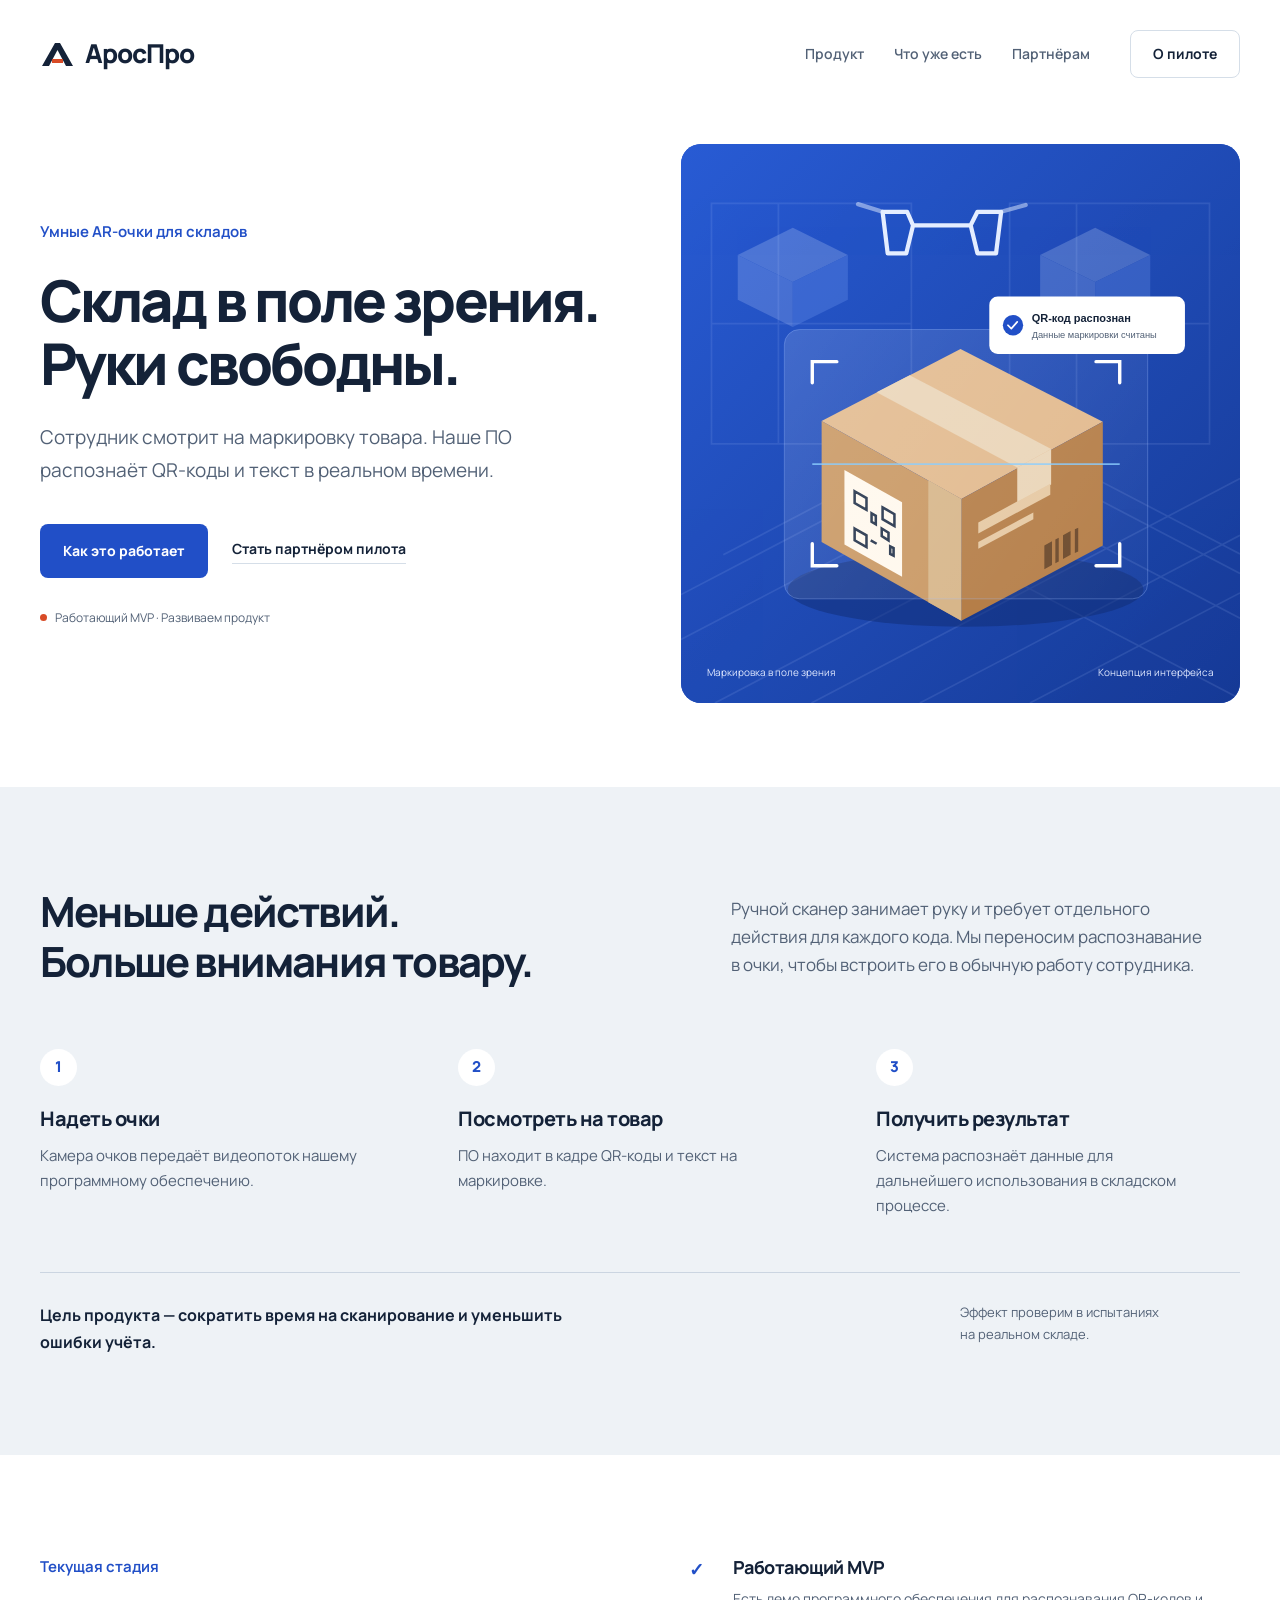
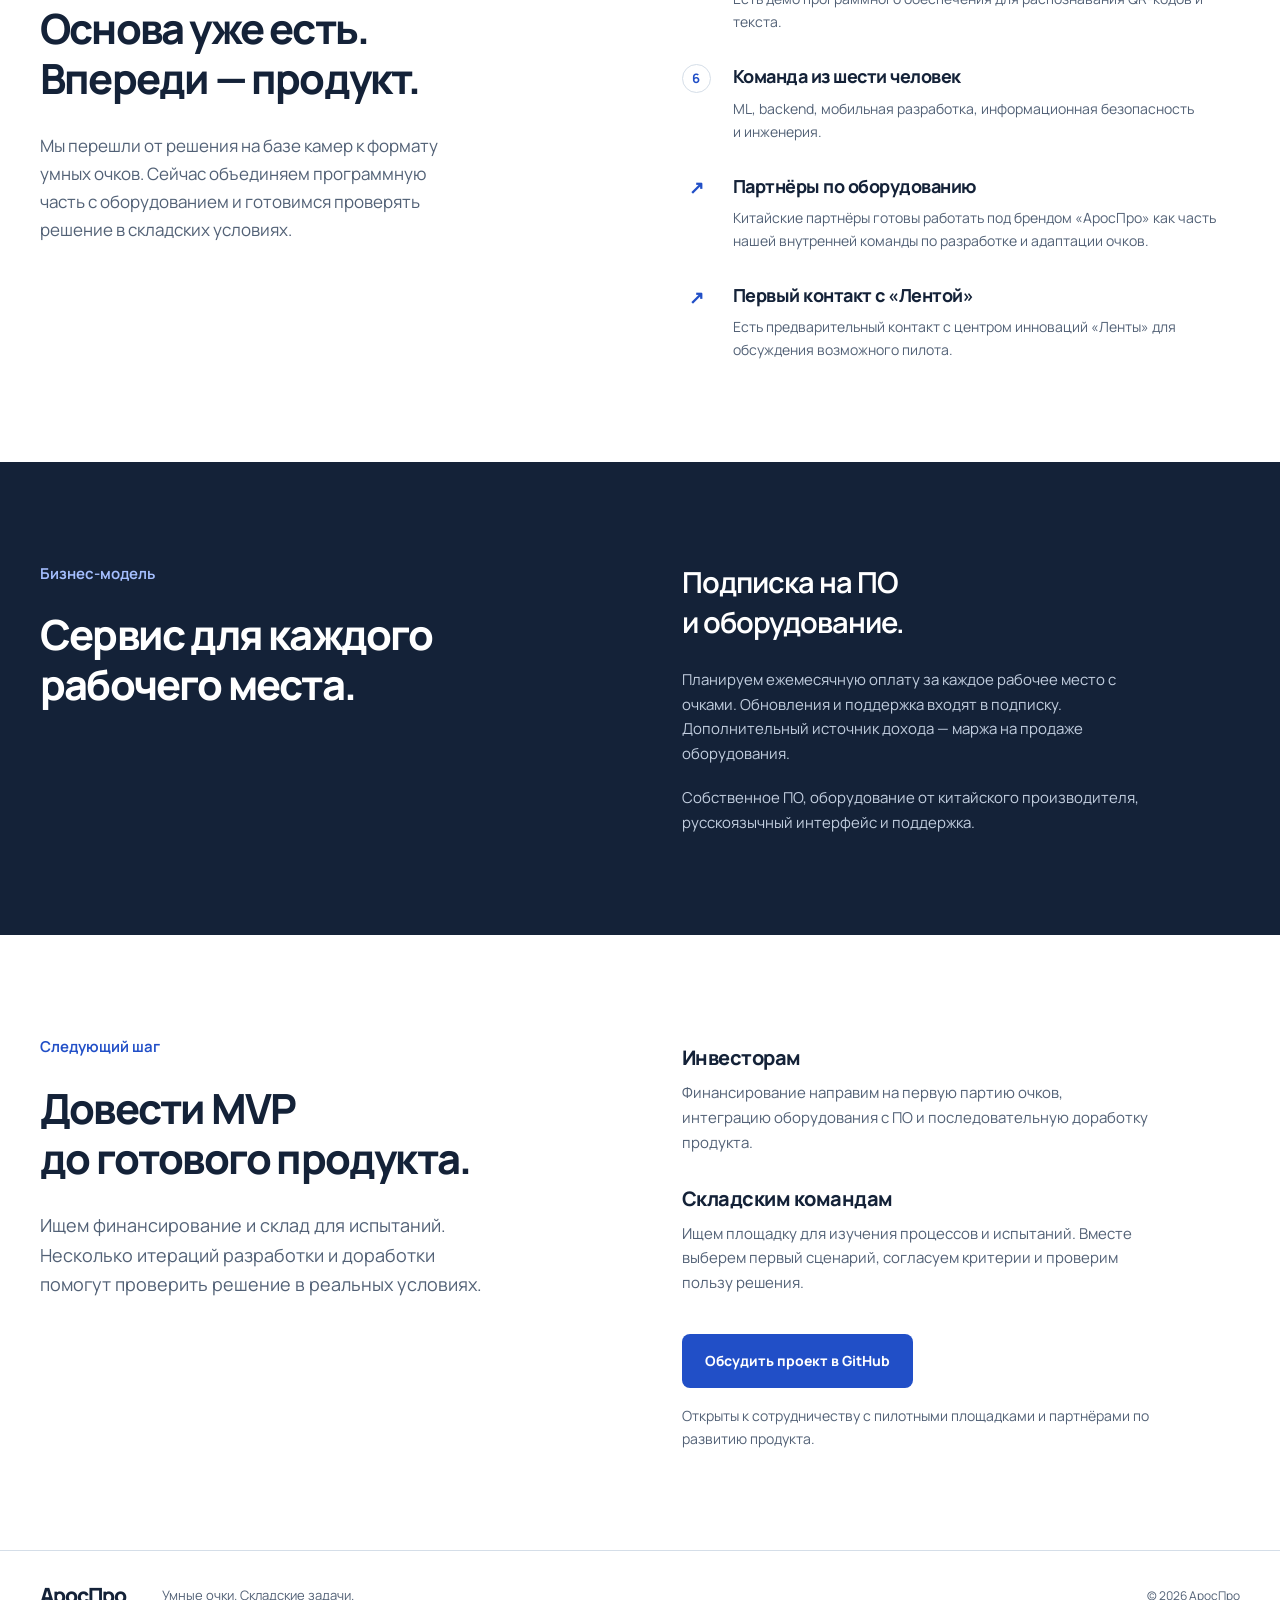
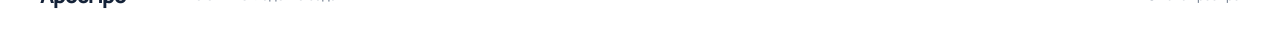
==== index.html @ ce7f3847 "Create ArosPro warehouse smart-glasses website" ====
<!doctype html>
<html lang="ru">
<head>
  <meta charset="utf-8">
  <meta name="viewport" content="width=device-width, initial-scale=1">
  <meta name="theme-color" content="#214fc7">
  <title>АросПро — умные AR-очки для складов</title>
  <meta name="description" content="АросПро — умные AR-очки и собственное ПО для распознавания QR-кодов и текста на складе. Работающий MVP, команда из 6 человек. Ищем партнёров для пилота и развития продукта.">
  <meta property="og:type" content="website">
  <meta property="og:locale" content="ru_RU">
  <meta property="og:title" content="АросПро — склад в поле зрения">
  <meta property="og:description" content="Умные AR-очки с нашим ПО. Распознавание QR-кодов и текста без ручного сканера. Развиваем MVP и готовимся к испытаниям на складе.">
  <meta property="og:url" content="https://xn--80a2aff.tech/">
  <link rel="canonical" href="https://xn--80a2aff.tech/">
  <link rel="icon" href="favicon.svg" type="image/svg+xml">
  <link rel="preload" href="assets/Manrope.ttf" as="font" type="font/ttf" crossorigin>
  <link rel="stylesheet" href="styles.css">
</head>
<body>
<a class="skip-link" href="#main">Перейти к содержимому</a>
<header class="header wrap">
  <a class="brand" href="#" aria-label="АросПро, главная"><svg width="35" height="29" viewBox="0 0 35 29" aria-hidden="true"><path d="M2 26 15 3h5l13 23h-7l-8.5-16L9 26Z" fill="currentColor"/><path d="M12 21h11" stroke="#d84b26" stroke-width="4"/></svg><span>АросПро</span></a>
  <nav aria-label="Главная навигация"><a href="#product">Продукт</a><a href="#progress">Что уже есть</a><a href="#pilot">Партнёрам</a></nav>
  <a class="header-cta" href="#pilot">О пилоте</a>
</header>
<main id="main">
  <section class="hero wrap" aria-labelledby="hero-title">
    <div class="hero-copy">
      <p class="intro">Умные AR-очки для складов</p>
      <h1 id="hero-title">Склад в&nbsp;поле зрения.<br>Руки свободны.</h1>
      <p class="lead">Сотрудник смотрит на маркировку товара. Наше ПО распознаёт QR-коды и&nbsp;текст в&nbsp;реальном времени.</p>
      <div class="hero-actions"><a class="button button-primary" href="#product">Как это работает</a><a class="text-link" href="#pilot">Стать партнёром пилота</a></div>
      <p class="stage"><span class="status-dot" aria-hidden="true"></span>Работающий MVP · Развиваем продукт</p>
    </div>
    <figure class="hero-visual">
      <img src="assets/warehouse.svg" width="660" height="660" alt="Иллюстрация складской коробки с QR-кодом в рамке распознавания умных очков">
      <figcaption><span>Маркировка в поле зрения</span><span>Концепция интерфейса</span></figcaption>
    </figure>
  </section>
  <section id="product" class="product-section section" aria-labelledby="product-title">
    <div class="wrap">
      <div class="section-head"><h2 id="product-title">Меньше действий.<br>Больше внимания товару.</h2><p>Ручной сканер занимает руку и требует отдельного действия для каждого кода. Мы переносим распознавание в&nbsp;очки, чтобы встроить его в&nbsp;обычную работу сотрудника.</p></div>
      <ol class="process">
        <li><span class="step-number">1</span><h3>Надеть очки</h3><p>Камера очков передаёт видеопоток нашему программному обеспечению.</p></li>
        <li><span class="step-number">2</span><h3>Посмотреть на товар</h3><p>ПО находит в кадре QR-коды и&nbsp;текст на маркировке.</p></li>
        <li><span class="step-number">3</span><h3>Получить результат</h3><p>Система распознаёт данные для дальнейшего использования в&nbsp;складском процессе.</p></li>
      </ol>
      <div class="outcome"><p>Цель продукта — сократить время на сканирование и&nbsp;уменьшить ошибки учёта.</p><p>Эффект проверим в&nbsp;испытаниях на&nbsp;реальном складе.</p></div>
    </div>
  </section>
  <section id="progress" class="progress-section wrap section" aria-labelledby="progress-title">
    <div class="progress-intro"><p class="intro">Текущая стадия</p><h2 id="progress-title">Основа уже есть.<br>Впереди — продукт.</h2><p>Мы перешли от решения на базе камер к&nbsp;формату умных очков. Сейчас объединяем программную часть с оборудованием и&nbsp;готовимся проверять решение в&nbsp;складских условиях.</p></div>
    <div class="milestones">
      <article><span class="milestone-mark" aria-hidden="true">✓</span><div><h3>Работающий MVP</h3><p>Есть демо программного обеспечения для распознавания QR-кодов и текста.</p></div></article>
      <article><span class="milestone-mark team-count" aria-hidden="true">6</span><div><h3>Команда из шести человек</h3><p>ML, backend, мобильная разработка, информационная безопасность и&nbsp;инженерия.</p></div></article>
      <article><span class="milestone-mark" aria-hidden="true">↗</span><div><h3>Партнёры по оборудованию</h3><p>Китайские партнёры готовы работать под брендом «АросПро» как часть нашей внутренней команды по разработке и адаптации очков.</p></div></article>
      <article><span class="milestone-mark" aria-hidden="true">↗</span><div><h3>Первый контакт с «Лентой»</h3><p>Есть предварительный контакт с центром инноваций «Ленты» для обсуждения возможного пилота.</p></div></article>
    </div>
  </section>
  <section class="model-section section" aria-labelledby="model-title"><div class="wrap model-layout">
    <div><p class="intro">Бизнес-модель</p><h2 id="model-title">Сервис для каждого<br>рабочего места.</h2></div>
    <div class="model-copy"><p class="model-main">Подписка на ПО<br>и оборудование.</p><p>Планируем ежемесячную оплату за каждое рабочее место с очками. Обновления и&nbsp;поддержка входят в подписку. Дополнительный источник дохода — маржа на продаже оборудования.</p><p>Собственное ПО, оборудование от китайского производителя, русскоязычный интерфейс и&nbsp;поддержка.</p></div>
  </div></section>
  <section id="pilot" class="pilot-section section wrap" aria-labelledby="pilot-title">
    <div class="pilot-heading"><p class="intro">Следующий шаг</p><h2 id="pilot-title">Довести MVP<br>до готового продукта.</h2><p class="pilot-lead">Ищем финансирование и&nbsp;склад для испытаний. Несколько итераций разработки и&nbsp;доработки помогут проверить решение в&nbsp;реальных условиях.</p></div>
    <div class="pilot-details"><article><h3>Инвесторам</h3><p>Финансирование направим на первую партию очков, интеграцию оборудования с&nbsp;ПО и последовательную доработку продукта.</p></article><article><h3>Складским командам</h3><p>Ищем площадку для изучения процессов и&nbsp;испытаний. Вместе выберем первый сценарий, согласуем критерии и&nbsp;проверим пользу решения.</p></article><div class="contact-slot"><a class="button button-primary" href="https://github.com/yafufig/arospro-site/issues/new" target="_blank" rel="noopener noreferrer">Обсудить проект в GitHub</a><p class="contact-note" style="margin-top:16px">Открыты к сотрудничеству с&nbsp;пилотными площадками и&nbsp;партнёрами по развитию продукта.</p></div></div>
  </section>
</main>
<footer class="footer"><div class="wrap footer-inner"><a class="brand" href="#"><span>АросПро</span></a><p>Умные очки. Складские задачи.</p><span>© 2026 АросПро</span></div></footer>
</body>
</html>
---- styles.css ----
@font-face{font-family:Manrope;src:url('assets/Manrope.ttf') format('truetype');font-weight:200 800;font-display:swap}
:root{--white:#fff;--steel:#eef2f6;--ink:#142238;--muted:#526176;--blue:#214fc7;--orange:#d84b26;--line:#d5dee8;--radius:8px}
*{box-sizing:border-box}html{scroll-behavior:smooth;scroll-padding-top:32px}body{margin:0;background:var(--white);color:var(--ink);font-family:Manrope,Arial,sans-serif;font-size:16px;line-height:1.65}a{color:inherit}a:focus-visible{outline:3px solid var(--orange);outline-offset:6px}img{max-width:100%;display:block}p,h1,h2,h3,figure{margin:0}a{text-decoration:none}.wrap{width:min(1240px,calc(100% - 80px));margin-inline:auto}.skip-link{position:fixed;left:20px;top:-90px;background:var(--ink);color:white;padding:14px;z-index:10}.skip-link:focus{top:20px}.header{height:108px;display:flex;align-items:center;gap:40px}.brand{display:inline-flex;align-items:center;gap:10px;font-size:26px;line-height:1.2;font-weight:800;letter-spacing:-1px}.header nav{margin-left:auto;display:flex;gap:30px;color:var(--muted);font-size:14px;font-weight:600}.header nav a:hover{color:var(--blue)}.header-cta{font-size:14px;border:1px solid var(--line);padding:11px 22px;border-radius:var(--radius);font-weight:700}.header-cta:hover{border-color:var(--blue);color:var(--blue)}.hero{display:grid;grid-template-columns:1.06fr 1fr;gap:48px;align-items:center;padding:36px 0 84px}.intro{font-weight:650;color:var(--blue);font-size:15px;margin-bottom:24px}h1{font-size:clamp(40px,4.5vw,65px);font-weight:800;letter-spacing:-2.9px;line-height:1.1;margin-bottom:26px}.lead{max-width:480px;font-size:19px;color:var(--muted);line-height:1.75}.hero-actions{display:flex;align-items:center;gap:24px;margin-top:36px;flex-wrap:wrap}.button{display:inline-flex;align-items:center;justify-content:center;min-height:54px;padding:15px 23px;border-radius:var(--radius);font-size:14px;font-weight:750}.button-primary{background:var(--blue);color:white}.button-primary:hover{background:#173eaa}.text-link{font-size:14px;font-weight:700;border-bottom:1px solid var(--line);padding-bottom:3px}.text-link:hover{border-color:var(--blue);color:var(--blue)}.stage{margin-top:30px;font-size:12px;color:var(--muted);display:flex;align-items:center;gap:8px}.status-dot{width:7px;height:7px;border-radius:50%;background:var(--orange)}.hero-visual{position:relative;overflow:hidden;border-radius:20px;background:var(--blue)}.hero-visual img{width:100%;height:auto}.hero-visual figcaption{position:absolute;left:26px;right:26px;bottom:23px;display:flex;justify-content:space-between;gap:15px;color:#e1e9ff;font-size:10px}.section{padding-block:100px}h2{font-size:clamp(32px,3.25vw,46px);line-height:1.2;letter-spacing:-1.8px;font-weight:750}h3{font-size:20px;line-height:1.4;letter-spacing:-.5px;font-weight:750}.product-section{background:var(--steel)}.section-head{display:grid;grid-template-columns:1.2fr 1fr;gap:80px;align-items:start}.section-head>p{max-width:490px;color:var(--muted);font-size:17px;padding-top:8px}.process{list-style:none;padding:0;display:grid;grid-template-columns:repeat(3,1fr);gap:54px;margin:62px 0 54px}.step-number{font-size:15px;display:inline-flex;align-items:center;justify-content:center;width:37px;height:37px;background:var(--white);color:var(--blue);border-radius:50%;font-weight:800;margin-bottom:19px}.process h3{margin-bottom:11px}.process p{color:var(--muted);font-size:15px;max-width:330px}.outcome{border-top:1px solid #cbd5e1;padding-top:29px;display:flex;justify-content:space-between;gap:50px}.outcome p:first-child{font-weight:700;max-width:580px}.outcome p:last-child{font-size:13px;color:var(--muted);max-width:280px}.progress-section{display:grid;grid-template-columns:1fr 1.05fr;gap:110px}.progress-intro>p:last-child{color:var(--muted);font-size:17px;margin-top:28px;max-width:430px}.milestones{display:flex;flex-direction:column;gap:31px}.milestones article{display:flex;gap:22px;align-items:start}.milestones h3{font-size:18px;margin-bottom:7px}.milestones p{font-size:14px;color:var(--muted)}.milestone-mark{flex:none;width:29px;height:29px;display:flex;align-items:center;justify-content:center;font-size:18px;color:var(--blue);font-weight:700}.team-count{border:1px solid var(--line);border-radius:50%;font-size:13px}.model-section{background:var(--ink);color:white}.model-layout{display:grid;grid-template-columns:1fr 1.05fr;gap:110px}.model-section .intro{color:#a5bfff}.model-main{font-size:29px;letter-spacing:-1px;line-height:1.4;font-weight:650;margin-bottom:25px}.model-copy>p:not(:first-child){color:#c2cedf;font-size:15px;max-width:470px;margin-top:19px}.pilot-section{display:grid;grid-template-columns:1fr 1.05fr;gap:110px}.pilot-lead{font-size:18px;color:var(--muted);margin-top:27px;max-width:460px}.pilot-details{padding-top:9px}.pilot-details article{margin-bottom:29px}.pilot-details article h3{margin-bottom:9px}.pilot-details article p{font-size:15px;color:var(--muted);max-width:470px}.contact-slot{margin-top:38px}.contact-note{font-size:14px;color:var(--muted);max-width:470px}.contact-link{display:inline-block;font-size:23px;font-weight:750;color:var(--blue);margin-bottom:8px}.contact-link:hover{text-decoration:underline}.footer{border-top:1px solid var(--line)}.footer-inner{display:flex;align-items:center;gap:36px;padding-block:32px}.footer .brand{font-size:21px}.footer p{font-size:13px;color:var(--muted)}.footer-inner>span:last-child{margin-left:auto;font-size:12px;color:var(--muted)}
@media(min-width:1600px){.hero{padding-top:65px}.hero h1{font-size:69px}}
@media(max-width:1050px){.wrap{width:calc(100% - 48px)}.hero{gap:28px}.hero-actions{gap:15px}h1{letter-spacing:-2px}.header nav{gap:18px}.progress-section,.model-layout,.pilot-section{gap:55px}.section-head{gap:45px}.process{gap:30px}.hero-visual figcaption{font-size:9px;left:18px;right:18px}}
@media(max-width:760px){.wrap{width:calc(100% - 40px)}.header{height:84px;gap:12px}.header nav{display:none}.header-cta{margin-left:auto;padding:9px 16px}.brand{font-size:23px}.hero{grid-template-columns:1fr;gap:36px;padding:28px 0 60px}.hero-copy{max-width:580px}.intro{font-size:14px;margin-bottom:19px}h1{font-size:clamp(38px,7.7vw,54px);letter-spacing:-1.8px;margin-bottom:22px}.lead{font-size:17px;max-width:520px}.hero-actions{gap:20px;margin-top:28px}.stage{margin-top:24px}.hero-visual{max-width:580px;justify-self:center;width:100%}.hero-visual figcaption{left:22px;right:22px;bottom:20px;font-size:10px}.section{padding-block:64px}.section-head,.progress-section,.model-layout,.pilot-section{grid-template-columns:1fr;gap:35px}h2{font-size:35px;letter-spacing:-1.3px}.section-head>p{padding:0;font-size:16px}.process{grid-template-columns:1fr;margin:38px 0;gap:26px}.process li{padding-left:54px;position:relative}.step-number{position:absolute;left:0;top:2px;margin:0}.process p{max-width:100%}.process h3{font-size:19px}.outcome{flex-direction:column;gap:15px;padding-top:23px}.outcome p:last-child{max-width:100%}.progress-intro>p:last-child{margin-top:22px;max-width:100%;font-size:16px}.milestones{gap:25px}.milestones article{gap:15px}.model-main{font-size:25px}.model-copy>p:not(:first-child){max-width:100%}.pilot-lead{font-size:16px}.pilot-details{padding-top:0}.pilot-details article p{max-width:100%}.footer-inner{display:grid;grid-template-columns:1fr auto;gap:16px}.footer p{grid-row:2;grid-column:1/-1}.footer-inner>span:last-child{font-size:10px}.contact-link{font-size:21px}}
@media(prefers-reduced-motion:reduce){html{scroll-behavior:auto}}
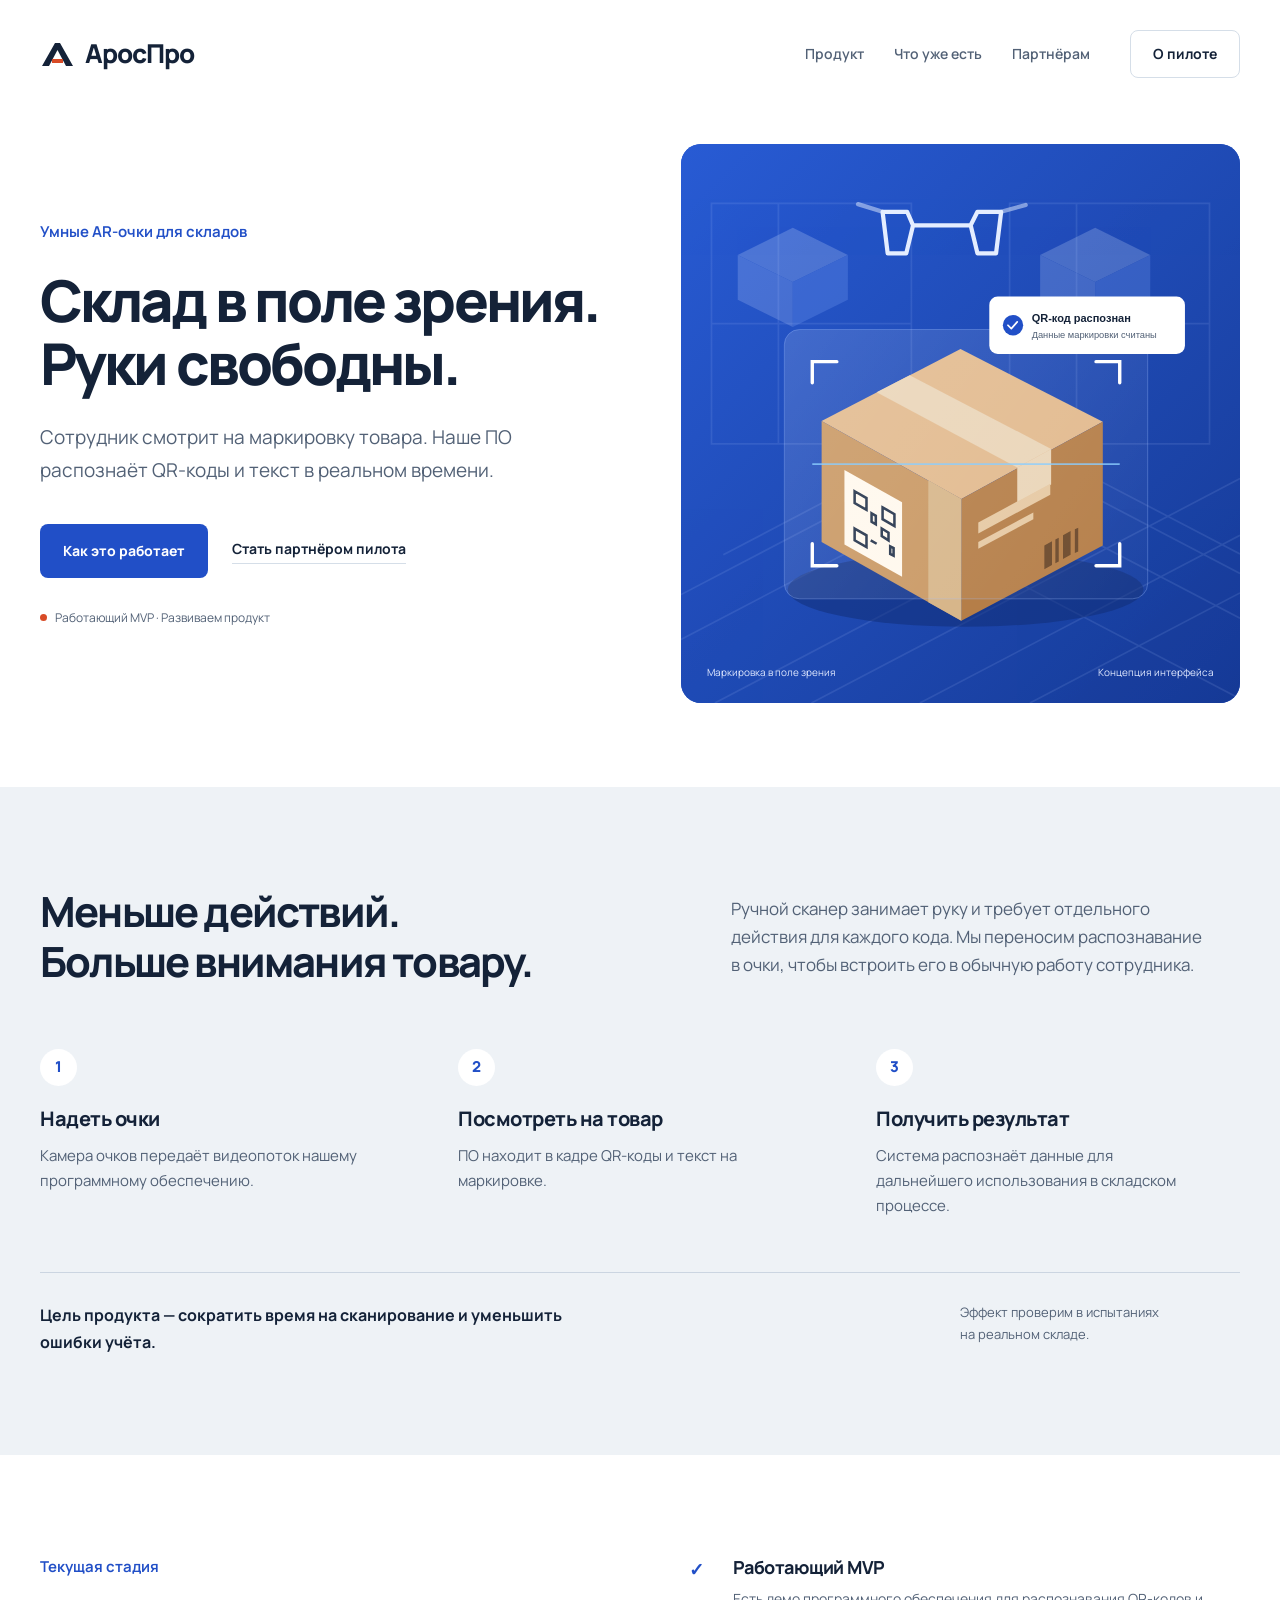
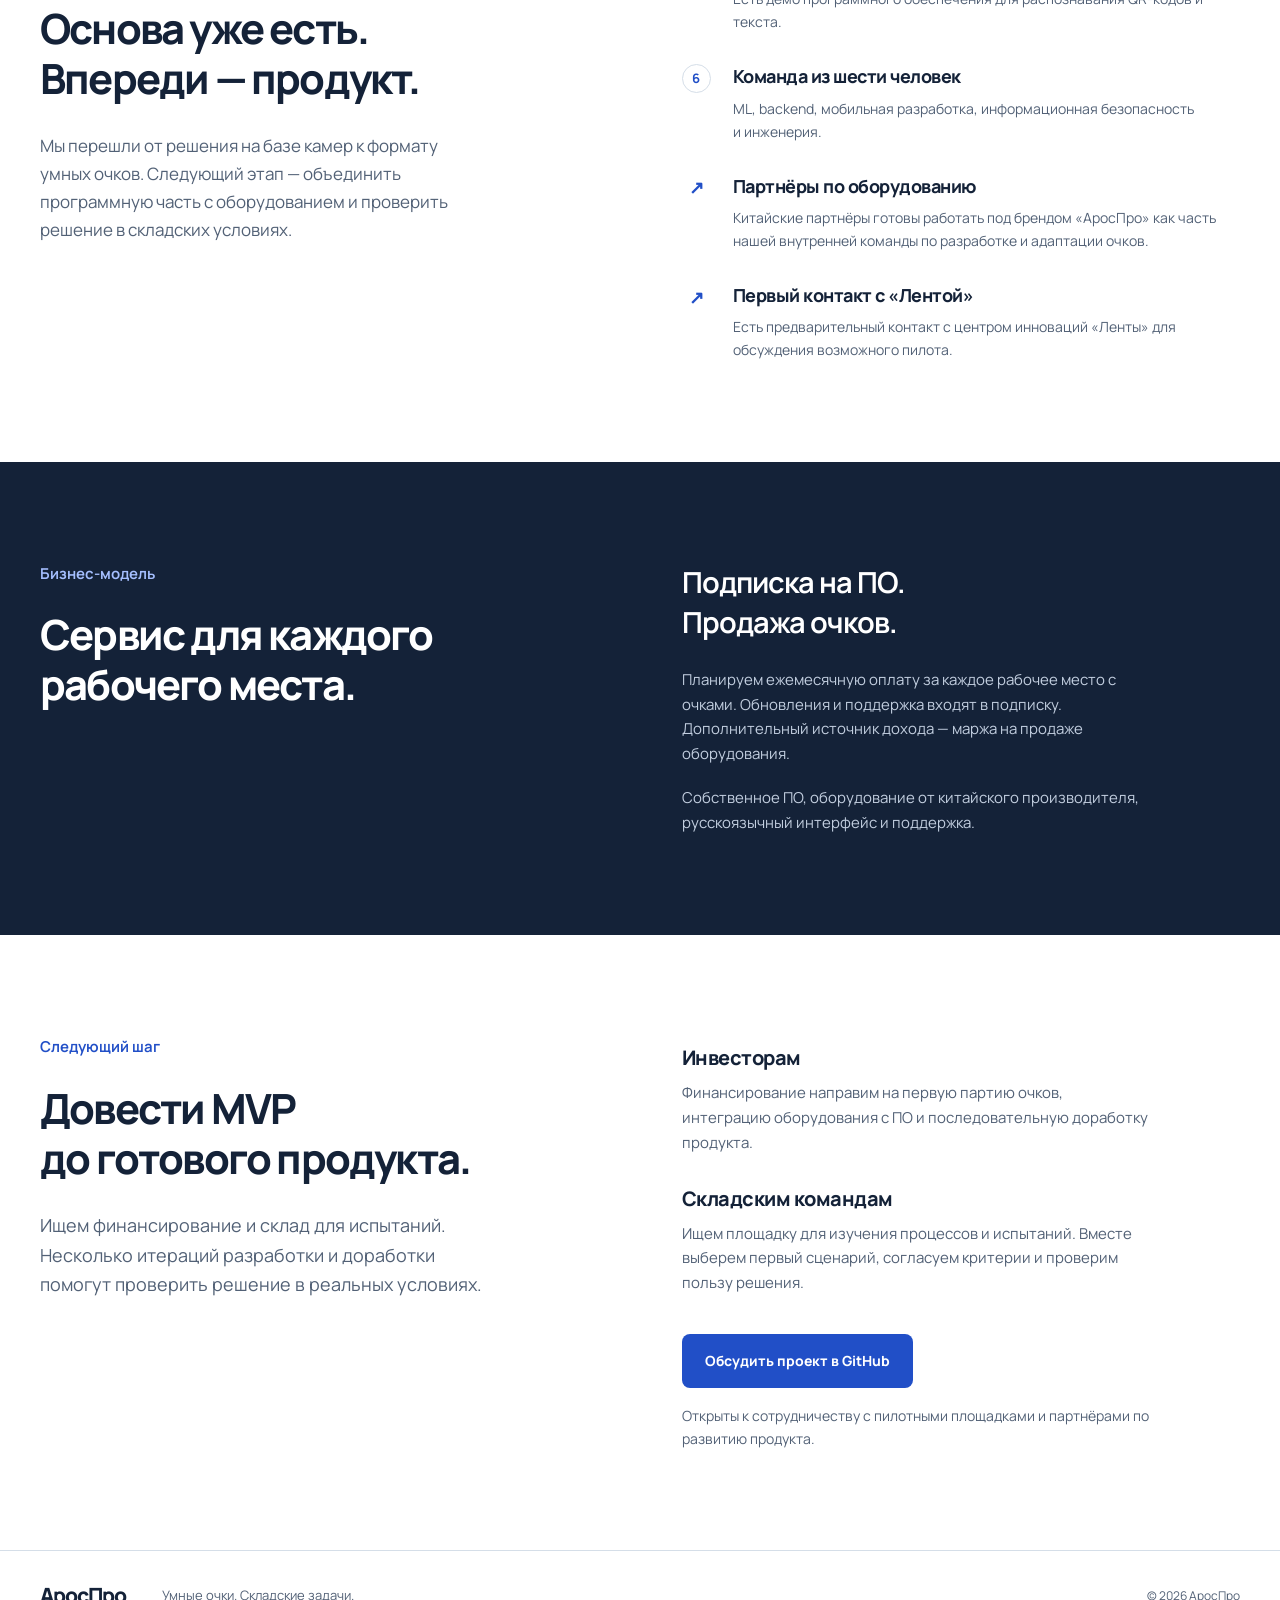
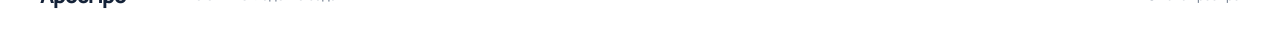
==== commit 0f9df3a4: "Clarify planned integration and software/hardware business model" ====
--- a/index.html
+++ b/index.html
@@ -49,7 +49,7 @@
     </div>
   </section>
   <section id="progress" class="progress-section wrap section" aria-labelledby="progress-title">
-    <div class="progress-intro"><p class="intro">Текущая стадия</p><h2 id="progress-title">Основа уже есть.<br>Впереди — продукт.</h2><p>Мы перешли от решения на базе камер к&nbsp;формату умных очков. Сейчас объединяем программную часть с оборудованием и&nbsp;готовимся проверять решение в&nbsp;складских условиях.</p></div>
+    <div class="progress-intro"><p class="intro">Текущая стадия</p><h2 id="progress-title">Основа уже есть.<br>Впереди — продукт.</h2><p>Мы перешли от решения на базе камер к&nbsp;формату умных очков. Следующий этап — объединить программную часть с оборудованием и&nbsp;проверить решение в&nbsp;складских условиях.</p></div>
     <div class="milestones">
       <article><span class="milestone-mark" aria-hidden="true">✓</span><div><h3>Работающий MVP</h3><p>Есть демо программного обеспечения для распознавания QR-кодов и текста.</p></div></article>
       <article><span class="milestone-mark team-count" aria-hidden="true">6</span><div><h3>Команда из шести человек</h3><p>ML, backend, мобильная разработка, информационная безопасность и&nbsp;инженерия.</p></div></article>
@@ -59,7 +59,7 @@
   </section>
   <section class="model-section section" aria-labelledby="model-title"><div class="wrap model-layout">
     <div><p class="intro">Бизнес-модель</p><h2 id="model-title">Сервис для каждого<br>рабочего места.</h2></div>
-    <div class="model-copy"><p class="model-main">Подписка на ПО<br>и оборудование.</p><p>Планируем ежемесячную оплату за каждое рабочее место с очками. Обновления и&nbsp;поддержка входят в подписку. Дополнительный источник дохода — маржа на продаже оборудования.</p><p>Собственное ПО, оборудование от китайского производителя, русскоязычный интерфейс и&nbsp;поддержка.</p></div>
+    <div class="model-copy"><p class="model-main">Подписка на ПО.<br>Продажа очков.</p><p>Планируем ежемесячную оплату за каждое рабочее место с очками. Обновления и&nbsp;поддержка входят в подписку. Дополнительный источник дохода — маржа на продаже оборудования.</p><p>Собственное ПО, оборудование от китайского производителя, русскоязычный интерфейс и&nbsp;поддержка.</p></div>
   </div></section>
   <section id="pilot" class="pilot-section section wrap" aria-labelledby="pilot-title">
     <div class="pilot-heading"><p class="intro">Следующий шаг</p><h2 id="pilot-title">Довести MVP<br>до готового продукта.</h2><p class="pilot-lead">Ищем финансирование и&nbsp;склад для испытаний. Несколько итераций разработки и&nbsp;доработки помогут проверить решение в&nbsp;реальных условиях.</p></div>
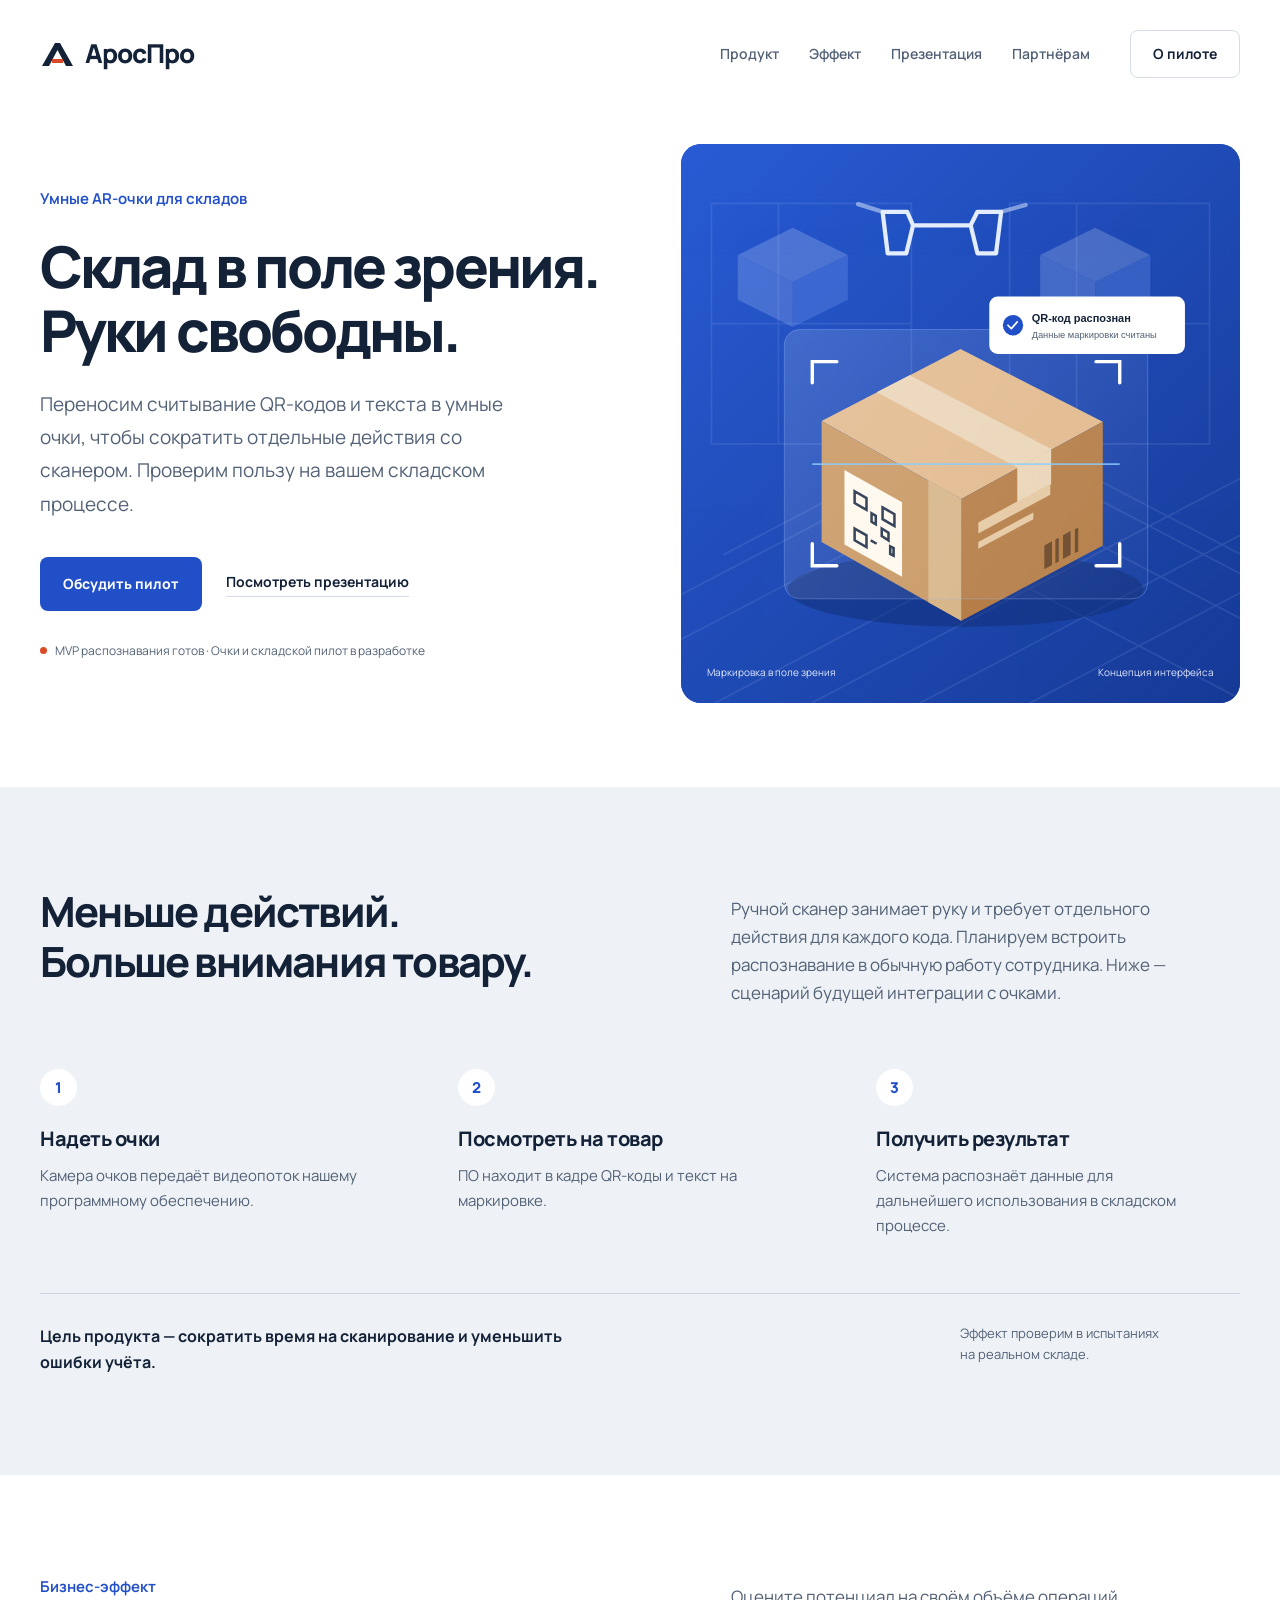
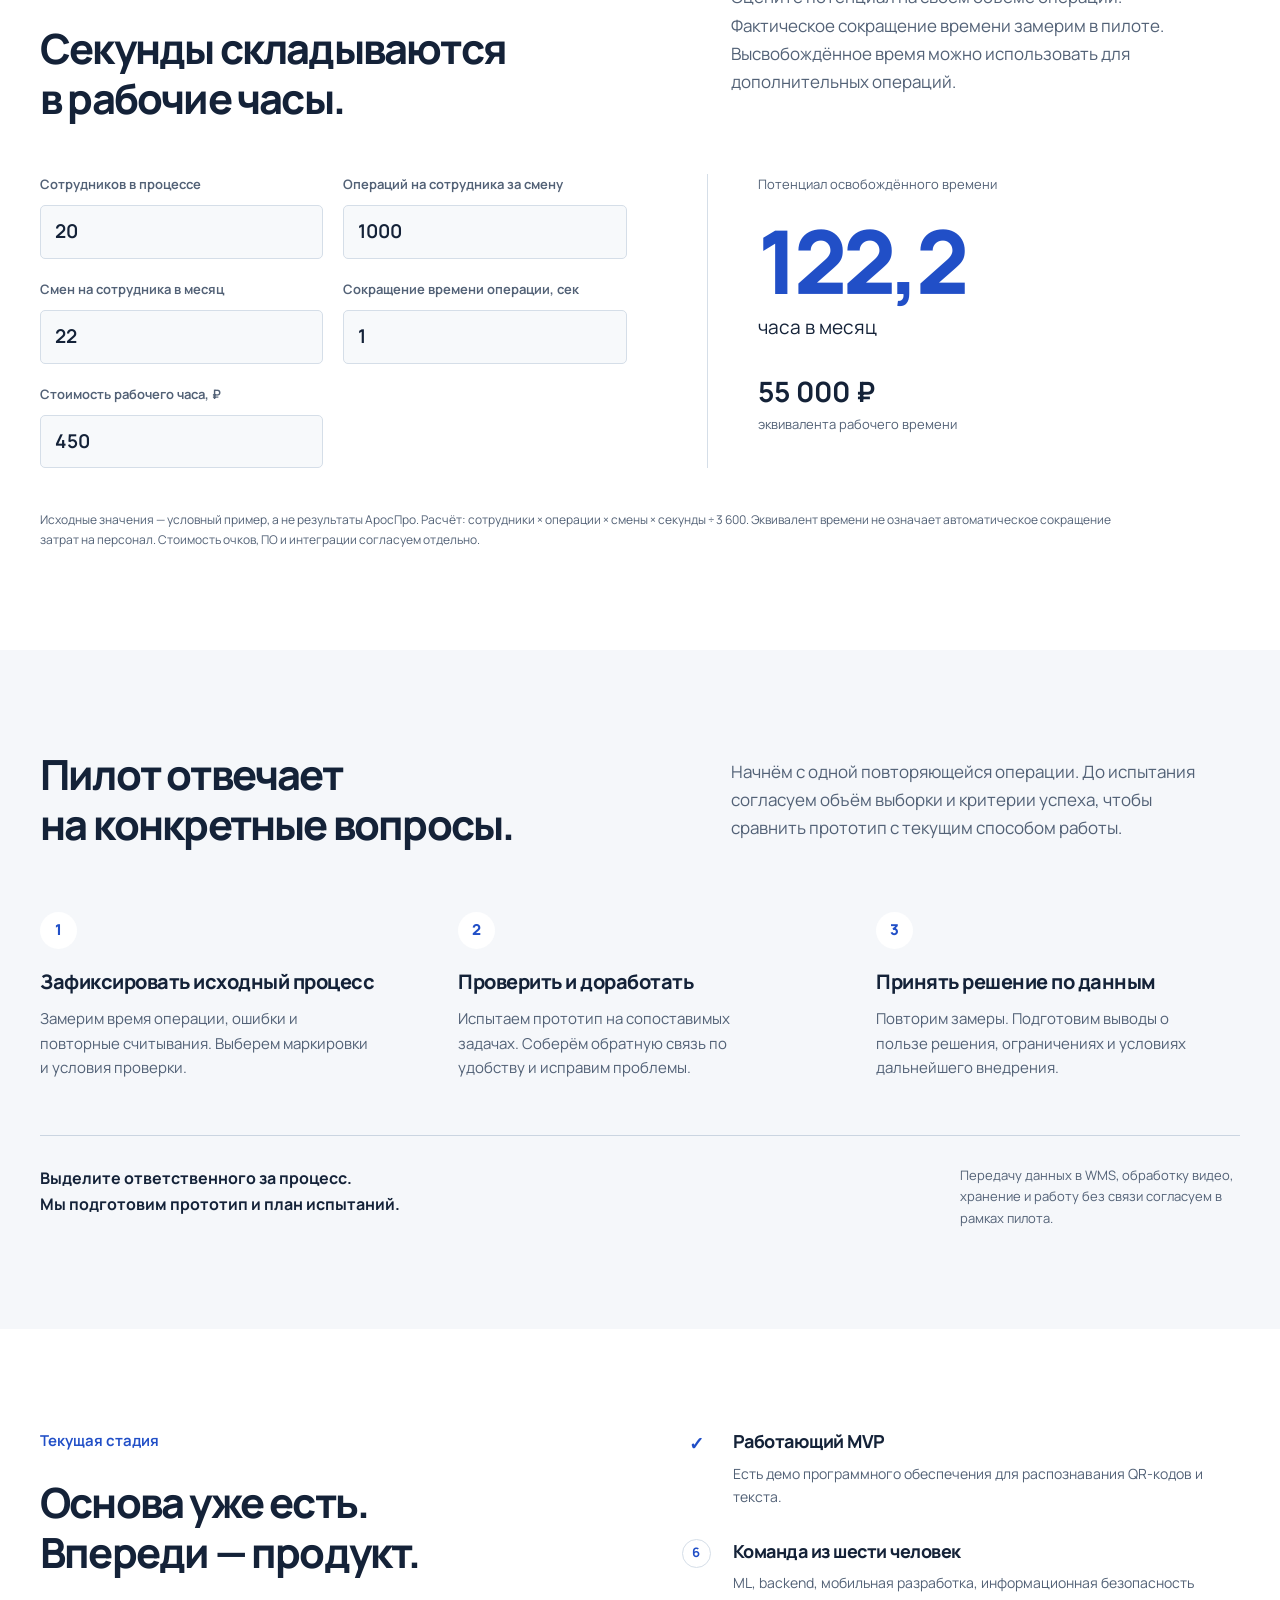
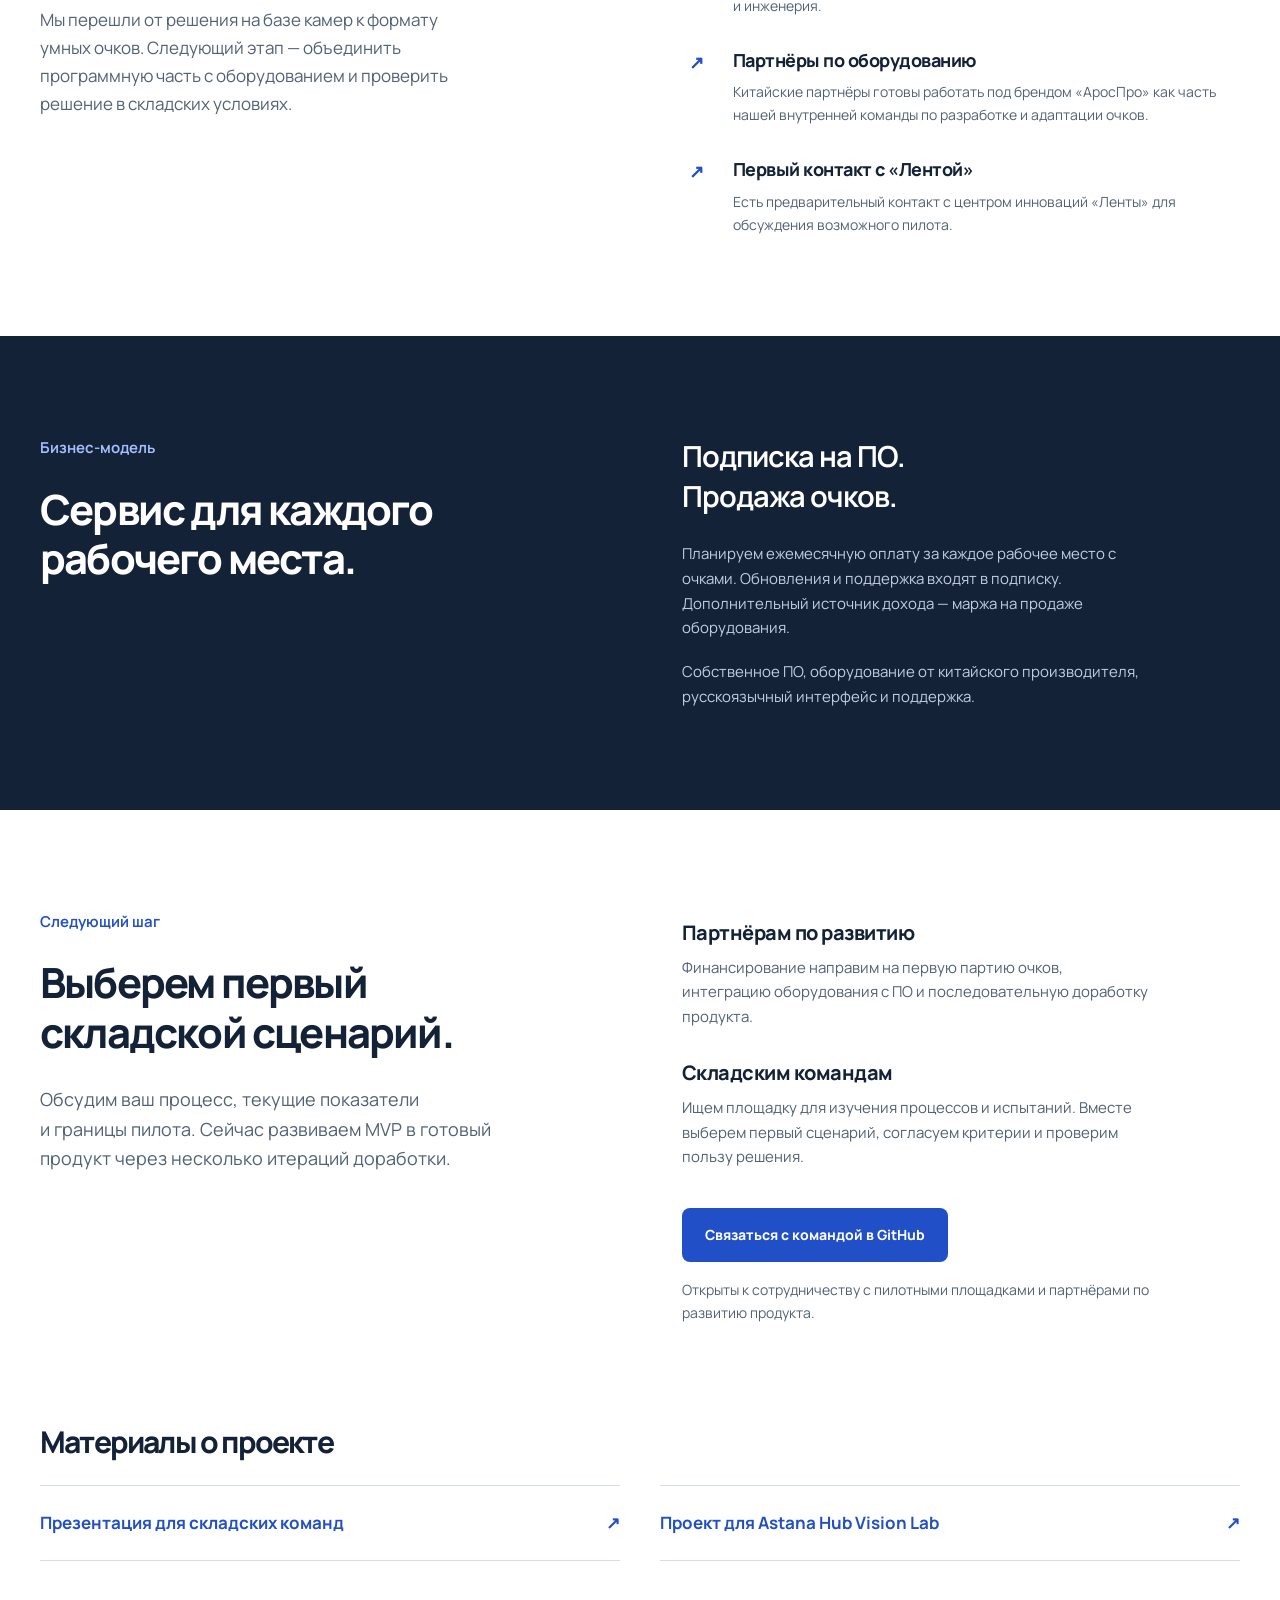
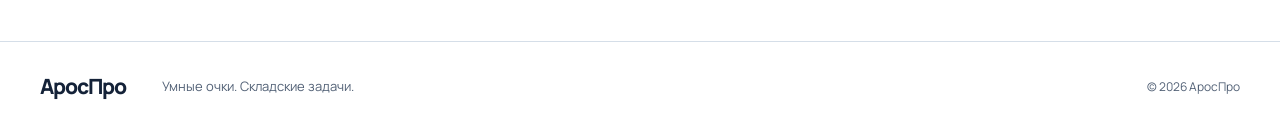
==== commit aee1ef6e: "Add warehouse pilot calculator and client and Vision Lab presentations" ====
--- a/index.html
+++ b/index.html
@@ -20,7 +20,7 @@
 <a class="skip-link" href="#main">Перейти к содержимому</a>
 <header class="header wrap">
   <a class="brand" href="#" aria-label="АросПро, главная"><svg width="35" height="29" viewBox="0 0 35 29" aria-hidden="true"><path d="M2 26 15 3h5l13 23h-7l-8.5-16L9 26Z" fill="currentColor"/><path d="M12 21h11" stroke="#d84b26" stroke-width="4"/></svg><span>АросПро</span></a>
-  <nav aria-label="Главная навигация"><a href="#product">Продукт</a><a href="#progress">Что уже есть</a><a href="#pilot">Партнёрам</a></nav>
+  <nav aria-label="Главная навигация"><a href="#product">Продукт</a><a href="#impact">Эффект</a><a href="clients.html">Презентация</a><a href="#pilot">Партнёрам</a></nav>
   <a class="header-cta" href="#pilot">О пилоте</a>
 </header>
 <main id="main">
@@ -28,9 +28,9 @@
     <div class="hero-copy">
       <p class="intro">Умные AR-очки для складов</p>
       <h1 id="hero-title">Склад в&nbsp;поле зрения.<br>Руки свободны.</h1>
-      <p class="lead">Сотрудник смотрит на маркировку товара. Наше ПО распознаёт QR-коды и&nbsp;текст в&nbsp;реальном времени.</p>
-      <div class="hero-actions"><a class="button button-primary" href="#product">Как это работает</a><a class="text-link" href="#pilot">Стать партнёром пилота</a></div>
-      <p class="stage"><span class="status-dot" aria-hidden="true"></span>Работающий MVP · Развиваем продукт</p>
+      <p class="lead">Переносим считывание QR-кодов и&nbsp;текста в&nbsp;умные очки, чтобы сократить отдельные действия со сканером. Проверим пользу на вашем складском процессе.</p>
+      <div class="hero-actions"><a class="button button-primary" href="#pilot">Обсудить пилот</a><a class="text-link" href="clients.html">Посмотреть презентацию</a></div>
+      <p class="stage"><span class="status-dot" aria-hidden="true"></span>MVP распознавания готов · Очки и складской пилот в разработке</p>
     </div>
     <figure class="hero-visual">
       <img src="assets/warehouse.svg" width="660" height="660" alt="Иллюстрация складской коробки с QR-кодом в рамке распознавания умных очков">
@@ -39,7 +39,7 @@
   </section>
   <section id="product" class="product-section section" aria-labelledby="product-title">
     <div class="wrap">
-      <div class="section-head"><h2 id="product-title">Меньше действий.<br>Больше внимания товару.</h2><p>Ручной сканер занимает руку и требует отдельного действия для каждого кода. Мы переносим распознавание в&nbsp;очки, чтобы встроить его в&nbsp;обычную работу сотрудника.</p></div>
+      <div class="section-head"><h2 id="product-title">Меньше действий.<br>Больше внимания товару.</h2><p>Ручной сканер занимает руку и требует отдельного действия для каждого кода. Планируем встроить распознавание в&nbsp;обычную работу сотрудника. Ниже — сценарий будущей интеграции с очками.</p></div>
       <ol class="process">
         <li><span class="step-number">1</span><h3>Надеть очки</h3><p>Камера очков передаёт видеопоток нашему программному обеспечению.</p></li>
         <li><span class="step-number">2</span><h3>Посмотреть на товар</h3><p>ПО находит в кадре QR-коды и&nbsp;текст на маркировке.</p></li>
@@ -48,6 +48,8 @@
       <div class="outcome"><p>Цель продукта — сократить время на сканирование и&nbsp;уменьшить ошибки учёта.</p><p>Эффект проверим в&nbsp;испытаниях на&nbsp;реальном складе.</p></div>
     </div>
   </section>
+<section id="impact" class="section impact-section wrap" aria-labelledby="impact-title"><div class="section-head"><div><p class="intro">Бизнес-эффект</p><h2 id="impact-title">Секунды складываются<br>в рабочие часы.</h2></div><p>Оцените потенциал на своём объёме операций. Фактическое сокращение времени замерим в пилоте. Высвобождённое время можно использовать для дополнительных операций.</p></div><form id="impact-form" class="calculator" aria-label="Расчёт потенциала рабочего времени"><div class="calc-inputs"><label>Сотрудников в процессе<input id="workers" type="number" min="1" max="100000" step="1" value="20" required></label><label>Операций на сотрудника за смену<input id="operations" type="number" min="1" max="1000000" step="1" value="1000" required></label><label>Смен на сотрудника в месяц<input id="shifts" type="number" min="1" max="62" step="1" value="22" required></label><label>Сокращение времени операции, сек<input id="seconds" type="number" min="0" max="3600" step="0.1" value="1" required></label><label>Стоимость рабочего часа, ₽<input id="hourly" type="number" min="0" max="1000000" step="1" value="450" required></label></div><div class="calc-results" aria-live="polite"><p class="calc-label">Потенциал освобождённого времени</p><output id="hours" class="calc-big">122</output><span class="calc-unit">часа в месяц</span><p class="calc-value"><output id="equivalent">55 000</output> ₽<span> эквивалента рабочего времени</span></p><p id="calc-error" hidden>Проверьте значения: они должны быть в допустимом диапазоне.</p></div><p class="calc-note">Исходные значения — условный пример, а не результаты АросПро. Расчёт: сотрудники × операции × смены × секунды ÷ 3 600. Эквивалент времени не означает автоматическое сокращение затрат на персонал. Стоимость очков, ПО и интеграции согласуем отдельно.</p><noscript><p>Для изменения расчёта включите JavaScript. При указанных исходных данных результат: 122,2 часа и 55 000 ₽.</p></noscript></form></section>
+<section class="section pilot-plan" aria-labelledby="plan-title"><div class="wrap"><div class="section-head"><h2 id="plan-title">Пилот отвечает<br>на конкретные вопросы.</h2><p>Начнём с одной повторяющейся операции. До испытания согласуем объём выборки и критерии успеха, чтобы сравнить прототип с текущим способом работы.</p></div><ol class="process"><li><span class="step-number">1</span><h3>Зафиксировать исходный процесс</h3><p>Замерим время операции, ошибки и повторные считывания. Выберем маркировки и условия проверки.</p></li><li><span class="step-number">2</span><h3>Проверить и доработать</h3><p>Испытаем прототип на сопоставимых задачах. Соберём обратную связь по удобству и исправим проблемы.</p></li><li><span class="step-number">3</span><h3>Принять решение по данным</h3><p>Повторим замеры. Подготовим выводы о пользе решения, ограничениях и условиях дальнейшего внедрения.</p></li></ol><div class="outcome"><p>Выделите ответственного за процесс.<br>Мы подготовим прототип и план испытаний.</p><p>Передачу данных в WMS, обработку видео, хранение и работу без связи согласуем в рамках пилота.</p></div></div></section>
   <section id="progress" class="progress-section wrap section" aria-labelledby="progress-title">
     <div class="progress-intro"><p class="intro">Текущая стадия</p><h2 id="progress-title">Основа уже есть.<br>Впереди — продукт.</h2><p>Мы перешли от решения на базе камер к&nbsp;формату умных очков. Следующий этап — объединить программную часть с оборудованием и&nbsp;проверить решение в&nbsp;складских условиях.</p></div>
     <div class="milestones">
@@ -62,10 +64,10 @@
     <div class="model-copy"><p class="model-main">Подписка на ПО.<br>Продажа очков.</p><p>Планируем ежемесячную оплату за каждое рабочее место с очками. Обновления и&nbsp;поддержка входят в подписку. Дополнительный источник дохода — маржа на продаже оборудования.</p><p>Собственное ПО, оборудование от китайского производителя, русскоязычный интерфейс и&nbsp;поддержка.</p></div>
   </div></section>
   <section id="pilot" class="pilot-section section wrap" aria-labelledby="pilot-title">
-    <div class="pilot-heading"><p class="intro">Следующий шаг</p><h2 id="pilot-title">Довести MVP<br>до готового продукта.</h2><p class="pilot-lead">Ищем финансирование и&nbsp;склад для испытаний. Несколько итераций разработки и&nbsp;доработки помогут проверить решение в&nbsp;реальных условиях.</p></div>
-    <div class="pilot-details"><article><h3>Инвесторам</h3><p>Финансирование направим на первую партию очков, интеграцию оборудования с&nbsp;ПО и последовательную доработку продукта.</p></article><article><h3>Складским командам</h3><p>Ищем площадку для изучения процессов и&nbsp;испытаний. Вместе выберем первый сценарий, согласуем критерии и&nbsp;проверим пользу решения.</p></article><div class="contact-slot"><a class="button button-primary" href="https://github.com/yafufig/arospro-site/issues/new" target="_blank" rel="noopener noreferrer">Обсудить проект в GitHub</a><p class="contact-note" style="margin-top:16px">Открыты к сотрудничеству с&nbsp;пилотными площадками и&nbsp;партнёрами по развитию продукта.</p></div></div>
+    <div class="pilot-heading"><p class="intro">Следующий шаг</p><h2 id="pilot-title">Выберем первый<br>складской сценарий.</h2><p class="pilot-lead">Обсудим ваш процесс, текущие показатели и&nbsp;границы пилота. Сейчас развиваем MVP в&nbsp;готовый продукт через несколько итераций доработки.</p></div>
+    <div class="pilot-details"><article><h3>Партнёрам по развитию</h3><p>Финансирование направим на первую партию очков, интеграцию оборудования с&nbsp;ПО и последовательную доработку продукта.</p></article><article><h3>Складским командам</h3><p>Ищем площадку для изучения процессов и&nbsp;испытаний. Вместе выберем первый сценарий, согласуем критерии и&nbsp;проверим пользу решения.</p></article><div class="contact-slot"><a class="button button-primary" href="https://github.com/yafufig/arospro-site/issues/new" target="_blank" rel="noopener noreferrer">Связаться с командой в GitHub</a><p class="contact-note" style="margin-top:16px">Открыты к сотрудничеству с&nbsp;пилотными площадками и&nbsp;партнёрами по развитию продукта.</p></div></div>
   </section>
-</main>
+<section class="materials wrap" aria-labelledby="materials-title"><h2 id="materials-title">Материалы о проекте</h2><div><a href="clients.html">Презентация для складских команд <span>↗</span></a><a href="vision-lab.html">Проект для Astana Hub Vision Lab <span>↗</span></a></div></section></main>
 <footer class="footer"><div class="wrap footer-inner"><a class="brand" href="#"><span>АросПро</span></a><p>Умные очки. Складские задачи.</p><span>© 2026 АросПро</span></div></footer>
-</body>
+<script src="impact.js"></script></body>
 </html>
--- a/styles.css
+++ b/styles.css
@@ -1,7 +1,9 @@
 @font-face{font-family:Manrope;src:url('assets/Manrope.ttf') format('truetype');font-weight:200 800;font-display:swap}
 :root{--white:#fff;--steel:#eef2f6;--ink:#142238;--muted:#526176;--blue:#214fc7;--orange:#d84b26;--line:#d5dee8;--radius:8px}
-*{box-sizing:border-box}html{scroll-behavior:smooth;scroll-padding-top:32px}body{margin:0;background:var(--white);color:var(--ink);font-family:Manrope,Arial,sans-serif;font-size:16px;line-height:1.65}a{color:inherit}a:focus-visible{outline:3px solid var(--orange);outline-offset:6px}img{max-width:100%;display:block}p,h1,h2,h3,figure{margin:0}a{text-decoration:none}.wrap{width:min(1240px,calc(100% - 80px));margin-inline:auto}.skip-link{position:fixed;left:20px;top:-90px;background:var(--ink);color:white;padding:14px;z-index:10}.skip-link:focus{top:20px}.header{height:108px;display:flex;align-items:center;gap:40px}.brand{display:inline-flex;align-items:center;gap:10px;font-size:26px;line-height:1.2;font-weight:800;letter-spacing:-1px}.header nav{margin-left:auto;display:flex;gap:30px;color:var(--muted);font-size:14px;font-weight:600}.header nav a:hover{color:var(--blue)}.header-cta{font-size:14px;border:1px solid var(--line);padding:11px 22px;border-radius:var(--radius);font-weight:700}.header-cta:hover{border-color:var(--blue);color:var(--blue)}.hero{display:grid;grid-template-columns:1.06fr 1fr;gap:48px;align-items:center;padding:36px 0 84px}.intro{font-weight:650;color:var(--blue);font-size:15px;margin-bottom:24px}h1{font-size:clamp(40px,4.5vw,65px);font-weight:800;letter-spacing:-2.9px;line-height:1.1;margin-bottom:26px}.lead{max-width:480px;font-size:19px;color:var(--muted);line-height:1.75}.hero-actions{display:flex;align-items:center;gap:24px;margin-top:36px;flex-wrap:wrap}.button{display:inline-flex;align-items:center;justify-content:center;min-height:54px;padding:15px 23px;border-radius:var(--radius);font-size:14px;font-weight:750}.button-primary{background:var(--blue);color:white}.button-primary:hover{background:#173eaa}.text-link{font-size:14px;font-weight:700;border-bottom:1px solid var(--line);padding-bottom:3px}.text-link:hover{border-color:var(--blue);color:var(--blue)}.stage{margin-top:30px;font-size:12px;color:var(--muted);display:flex;align-items:center;gap:8px}.status-dot{width:7px;height:7px;border-radius:50%;background:var(--orange)}.hero-visual{position:relative;overflow:hidden;border-radius:20px;background:var(--blue)}.hero-visual img{width:100%;height:auto}.hero-visual figcaption{position:absolute;left:26px;right:26px;bottom:23px;display:flex;justify-content:space-between;gap:15px;color:#e1e9ff;font-size:10px}.section{padding-block:100px}h2{font-size:clamp(32px,3.25vw,46px);line-height:1.2;letter-spacing:-1.8px;font-weight:750}h3{font-size:20px;line-height:1.4;letter-spacing:-.5px;font-weight:750}.product-section{background:var(--steel)}.section-head{display:grid;grid-template-columns:1.2fr 1fr;gap:80px;align-items:start}.section-head>p{max-width:490px;color:var(--muted);font-size:17px;padding-top:8px}.process{list-style:none;padding:0;display:grid;grid-template-columns:repeat(3,1fr);gap:54px;margin:62px 0 54px}.step-number{font-size:15px;display:inline-flex;align-items:center;justify-content:center;width:37px;height:37px;background:var(--white);color:var(--blue);border-radius:50%;font-weight:800;margin-bottom:19px}.process h3{margin-bottom:11px}.process p{color:var(--muted);font-size:15px;max-width:330px}.outcome{border-top:1px solid #cbd5e1;padding-top:29px;display:flex;justify-content:space-between;gap:50px}.outcome p:first-child{font-weight:700;max-width:580px}.outcome p:last-child{font-size:13px;color:var(--muted);max-width:280px}.progress-section{display:grid;grid-template-columns:1fr 1.05fr;gap:110px}.progress-intro>p:last-child{color:var(--muted);font-size:17px;margin-top:28px;max-width:430px}.milestones{display:flex;flex-direction:column;gap:31px}.milestones article{display:flex;gap:22px;align-items:start}.milestones h3{font-size:18px;margin-bottom:7px}.milestones p{font-size:14px;color:var(--muted)}.milestone-mark{flex:none;width:29px;height:29px;display:flex;align-items:center;justify-content:center;font-size:18px;color:var(--blue);font-weight:700}.team-count{border:1px solid var(--line);border-radius:50%;font-size:13px}.model-section{background:var(--ink);color:white}.model-layout{display:grid;grid-template-columns:1fr 1.05fr;gap:110px}.model-section .intro{color:#a5bfff}.model-main{font-size:29px;letter-spacing:-1px;line-height:1.4;font-weight:650;margin-bottom:25px}.model-copy>p:not(:first-child){color:#c2cedf;font-size:15px;max-width:470px;margin-top:19px}.pilot-section{display:grid;grid-template-columns:1fr 1.05fr;gap:110px}.pilot-lead{font-size:18px;color:var(--muted);margin-top:27px;max-width:460px}.pilot-details{padding-top:9px}.pilot-details article{margin-bottom:29px}.pilot-details article h3{margin-bottom:9px}.pilot-details article p{font-size:15px;color:var(--muted);max-width:470px}.contact-slot{margin-top:38px}.contact-note{font-size:14px;color:var(--muted);max-width:470px}.contact-link{display:inline-block;font-size:23px;font-weight:750;color:var(--blue);margin-bottom:8px}.contact-link:hover{text-decoration:underline}.footer{border-top:1px solid var(--line)}.footer-inner{display:flex;align-items:center;gap:36px;padding-block:32px}.footer .brand{font-size:21px}.footer p{font-size:13px;color:var(--muted)}.footer-inner>span:last-child{margin-left:auto;font-size:12px;color:var(--muted)}
+*{box-sizing:border-box}html{scroll-behavior:smooth;scroll-padding-top:32px}body{margin:0;background:var(--white);color:var(--ink);font-family:Manrope,Arial,sans-serif;font-size:16px;line-height:1.65}a{color:inherit}a:focus-visible{outline:3px solid var(--orange);outline-offset:6px}img{max-width:100%;display:block}p,h1,h2,h3,figure{margin:0}a{text-decoration:none}.wrap{width:min(1240px,calc(100% - 80px));margin-inline:auto}.skip-link{position:fixed;left:20px;top:20px;transform:translateY(-200%);background:var(--ink);color:white;padding:14px;z-index:10}.skip-link:focus{transform:translateY(0)}.header{height:108px;display:flex;align-items:center;gap:40px}.brand{display:inline-flex;align-items:center;gap:10px;font-size:26px;line-height:1.2;font-weight:800;letter-spacing:-1px}.header nav{margin-left:auto;display:flex;gap:30px;color:var(--muted);font-size:14px;font-weight:600}.header nav a:hover{color:var(--blue)}.header-cta{font-size:14px;border:1px solid var(--line);padding:11px 22px;border-radius:var(--radius);font-weight:700}.header-cta:hover{border-color:var(--blue);color:var(--blue)}.hero{display:grid;grid-template-columns:1.06fr 1fr;gap:48px;align-items:center;padding:36px 0 84px}.intro{font-weight:650;color:var(--blue);font-size:15px;margin-bottom:24px}h1{font-size:clamp(40px,4.5vw,65px);font-weight:800;letter-spacing:-2.9px;line-height:1.1;margin-bottom:26px}.lead{max-width:480px;font-size:19px;color:var(--muted);line-height:1.75}.hero-actions{display:flex;align-items:center;gap:24px;margin-top:36px;flex-wrap:wrap}.button{display:inline-flex;align-items:center;justify-content:center;min-height:54px;padding:15px 23px;border-radius:var(--radius);font-size:14px;font-weight:750}.button-primary{background:var(--blue);color:white}.button-primary:hover{background:#173eaa}.text-link{font-size:14px;font-weight:700;border-bottom:1px solid var(--line);padding-bottom:3px}.text-link:hover{border-color:var(--blue);color:var(--blue)}.stage{margin-top:30px;font-size:12px;color:var(--muted);display:flex;align-items:center;gap:8px}.status-dot{width:7px;height:7px;border-radius:50%;background:var(--orange)}.hero-visual{position:relative;overflow:hidden;border-radius:20px;background:var(--blue)}.hero-visual img{width:100%;height:auto}.hero-visual figcaption{position:absolute;left:26px;right:26px;bottom:23px;display:flex;justify-content:space-between;gap:15px;color:#e1e9ff;font-size:10px}.section{padding-block:100px}h2{font-size:clamp(32px,3.25vw,46px);line-height:1.2;letter-spacing:-1.8px;font-weight:750}h3{font-size:20px;line-height:1.4;letter-spacing:-.5px;font-weight:750}.product-section{background:var(--steel)}.section-head{display:grid;grid-template-columns:1.2fr 1fr;gap:80px;align-items:start}.section-head>p{max-width:490px;color:var(--muted);font-size:17px;padding-top:8px}.process{list-style:none;padding:0;display:grid;grid-template-columns:repeat(3,1fr);gap:54px;margin:62px 0 54px}.step-number{font-size:15px;display:inline-flex;align-items:center;justify-content:center;width:37px;height:37px;background:var(--white);color:var(--blue);border-radius:50%;font-weight:800;margin-bottom:19px}.process h3{margin-bottom:11px}.process p{color:var(--muted);font-size:15px;max-width:330px}.outcome{border-top:1px solid #cbd5e1;padding-top:29px;display:flex;justify-content:space-between;gap:50px}.outcome p:first-child{font-weight:700;max-width:580px}.outcome p:last-child{font-size:13px;color:var(--muted);max-width:280px}.progress-section{display:grid;grid-template-columns:1fr 1.05fr;gap:110px}.progress-intro>p:last-child{color:var(--muted);font-size:17px;margin-top:28px;max-width:430px}.milestones{display:flex;flex-direction:column;gap:31px}.milestones article{display:flex;gap:22px;align-items:start}.milestones h3{font-size:18px;margin-bottom:7px}.milestones p{font-size:14px;color:var(--muted)}.milestone-mark{flex:none;width:29px;height:29px;display:flex;align-items:center;justify-content:center;font-size:18px;color:var(--blue);font-weight:700}.team-count{border:1px solid var(--line);border-radius:50%;font-size:13px}.model-section{background:var(--ink);color:white}.model-layout{display:grid;grid-template-columns:1fr 1.05fr;gap:110px}.model-section .intro{color:#a5bfff}.model-main{font-size:29px;letter-spacing:-1px;line-height:1.4;font-weight:650;margin-bottom:25px}.model-copy>p:not(:first-child){color:#c2cedf;font-size:15px;max-width:470px;margin-top:19px}.pilot-section{display:grid;grid-template-columns:1fr 1.05fr;gap:110px}.pilot-lead{font-size:18px;color:var(--muted);margin-top:27px;max-width:460px}.pilot-details{padding-top:9px}.pilot-details article{margin-bottom:29px}.pilot-details article h3{margin-bottom:9px}.pilot-details article p{font-size:15px;color:var(--muted);max-width:470px}.contact-slot{margin-top:38px}.contact-note{font-size:14px;color:var(--muted);max-width:470px}.contact-link{display:inline-block;font-size:23px;font-weight:750;color:var(--blue);margin-bottom:8px}.contact-link:hover{text-decoration:underline}.footer{border-top:1px solid var(--line)}.footer-inner{display:flex;align-items:center;gap:36px;padding-block:32px}.footer .brand{font-size:21px}.footer p{font-size:13px;color:var(--muted)}.footer-inner>span:last-child{margin-left:auto;font-size:12px;color:var(--muted)}
 @media(min-width:1600px){.hero{padding-top:65px}.hero h1{font-size:69px}}
 @media(max-width:1050px){.wrap{width:calc(100% - 48px)}.hero{gap:28px}.hero-actions{gap:15px}h1{letter-spacing:-2px}.header nav{gap:18px}.progress-section,.model-layout,.pilot-section{gap:55px}.section-head{gap:45px}.process{gap:30px}.hero-visual figcaption{font-size:9px;left:18px;right:18px}}
 @media(max-width:760px){.wrap{width:calc(100% - 40px)}.header{height:84px;gap:12px}.header nav{display:none}.header-cta{margin-left:auto;padding:9px 16px}.brand{font-size:23px}.hero{grid-template-columns:1fr;gap:36px;padding:28px 0 60px}.hero-copy{max-width:580px}.intro{font-size:14px;margin-bottom:19px}h1{font-size:clamp(38px,7.7vw,54px);letter-spacing:-1.8px;margin-bottom:22px}.lead{font-size:17px;max-width:520px}.hero-actions{gap:20px;margin-top:28px}.stage{margin-top:24px}.hero-visual{max-width:580px;justify-self:center;width:100%}.hero-visual figcaption{left:22px;right:22px;bottom:20px;font-size:10px}.section{padding-block:64px}.section-head,.progress-section,.model-layout,.pilot-section{grid-template-columns:1fr;gap:35px}h2{font-size:35px;letter-spacing:-1.3px}.section-head>p{padding:0;font-size:16px}.process{grid-template-columns:1fr;margin:38px 0;gap:26px}.process li{padding-left:54px;position:relative}.step-number{position:absolute;left:0;top:2px;margin:0}.process p{max-width:100%}.process h3{font-size:19px}.outcome{flex-direction:column;gap:15px;padding-top:23px}.outcome p:last-child{max-width:100%}.progress-intro>p:last-child{margin-top:22px;max-width:100%;font-size:16px}.milestones{gap:25px}.milestones article{gap:15px}.model-main{font-size:25px}.model-copy>p:not(:first-child){max-width:100%}.pilot-lead{font-size:16px}.pilot-details{padding-top:0}.pilot-details article p{max-width:100%}.footer-inner{display:grid;grid-template-columns:1fr auto;gap:16px}.footer p{grid-row:2;grid-column:1/-1}.footer-inner>span:last-child{font-size:10px}.contact-link{font-size:21px}}
 @media(prefers-reduced-motion:reduce){html{scroll-behavior:auto}}
+
+button,input{font:inherit}input:focus-visible,button:focus-visible{outline:3px solid var(--orange);outline-offset:4px}.calculator{margin-top:50px;display:grid;grid-template-columns:1.1fr 1fr;gap:42px 80px}.calc-inputs{display:grid;grid-template-columns:1fr 1fr;gap:20px}.calc-inputs label{font-size:13px;font-weight:650;color:var(--muted);display:flex;flex-direction:column;gap:10px}.calc-inputs input{width:100%;min-height:52px;padding:10px 14px;border:1px solid var(--line);border-radius:5px;background:#f7f9fb;color:var(--ink);font-size:19px}.calc-results{border-left:1px solid var(--line);padding-left:50px}.calc-label{font-size:13px;color:var(--muted);margin-bottom:15px}.calc-big{font-size:88px;line-height:1.15;letter-spacing:-4px;font-weight:800;color:var(--blue);display:block}.calc-unit{font-size:19px}.calc-value{margin-top:25px;font-size:28px;font-weight:700}.calc-value span{display:block;font-weight:400;font-size:13px;color:var(--muted)}.calc-note{grid-column:1/-1;color:var(--muted);font-size:12px;max-width:1080px}.pilot-plan{background:#f5f7fa}.materials{padding-bottom:80px}.materials h2{font-size:30px;margin-bottom:25px}.materials>div{display:grid;grid-template-columns:1fr 1fr;gap:40px}.materials a{font-size:17px;font-weight:700;display:flex;gap:30px;justify-content:space-between;border-block:1px solid var(--line);padding:23px 0;color:var(--blue)}.materials a:hover{text-decoration:underline}#calc-error{font-size:13px;color:#9b2713;margin-top:15px}@media(max-width:1050px){.calculator{gap:35px}.calc-results{padding-left:30px}}@media(max-width:760px){.calculator{grid-template-columns:1fr;gap:30px;margin-top:32px}.calc-inputs{gap:18px}.calc-results{padding:28px 0 0;border-left:0;border-top:1px solid var(--line)}.calc-big{font-size:76px}.calc-note{font-size:12px}.materials{padding-bottom:50px}.materials>div{grid-template-columns:1fr;gap:0}.materials a{font-size:15px}.materials a+a{border-top:0}}
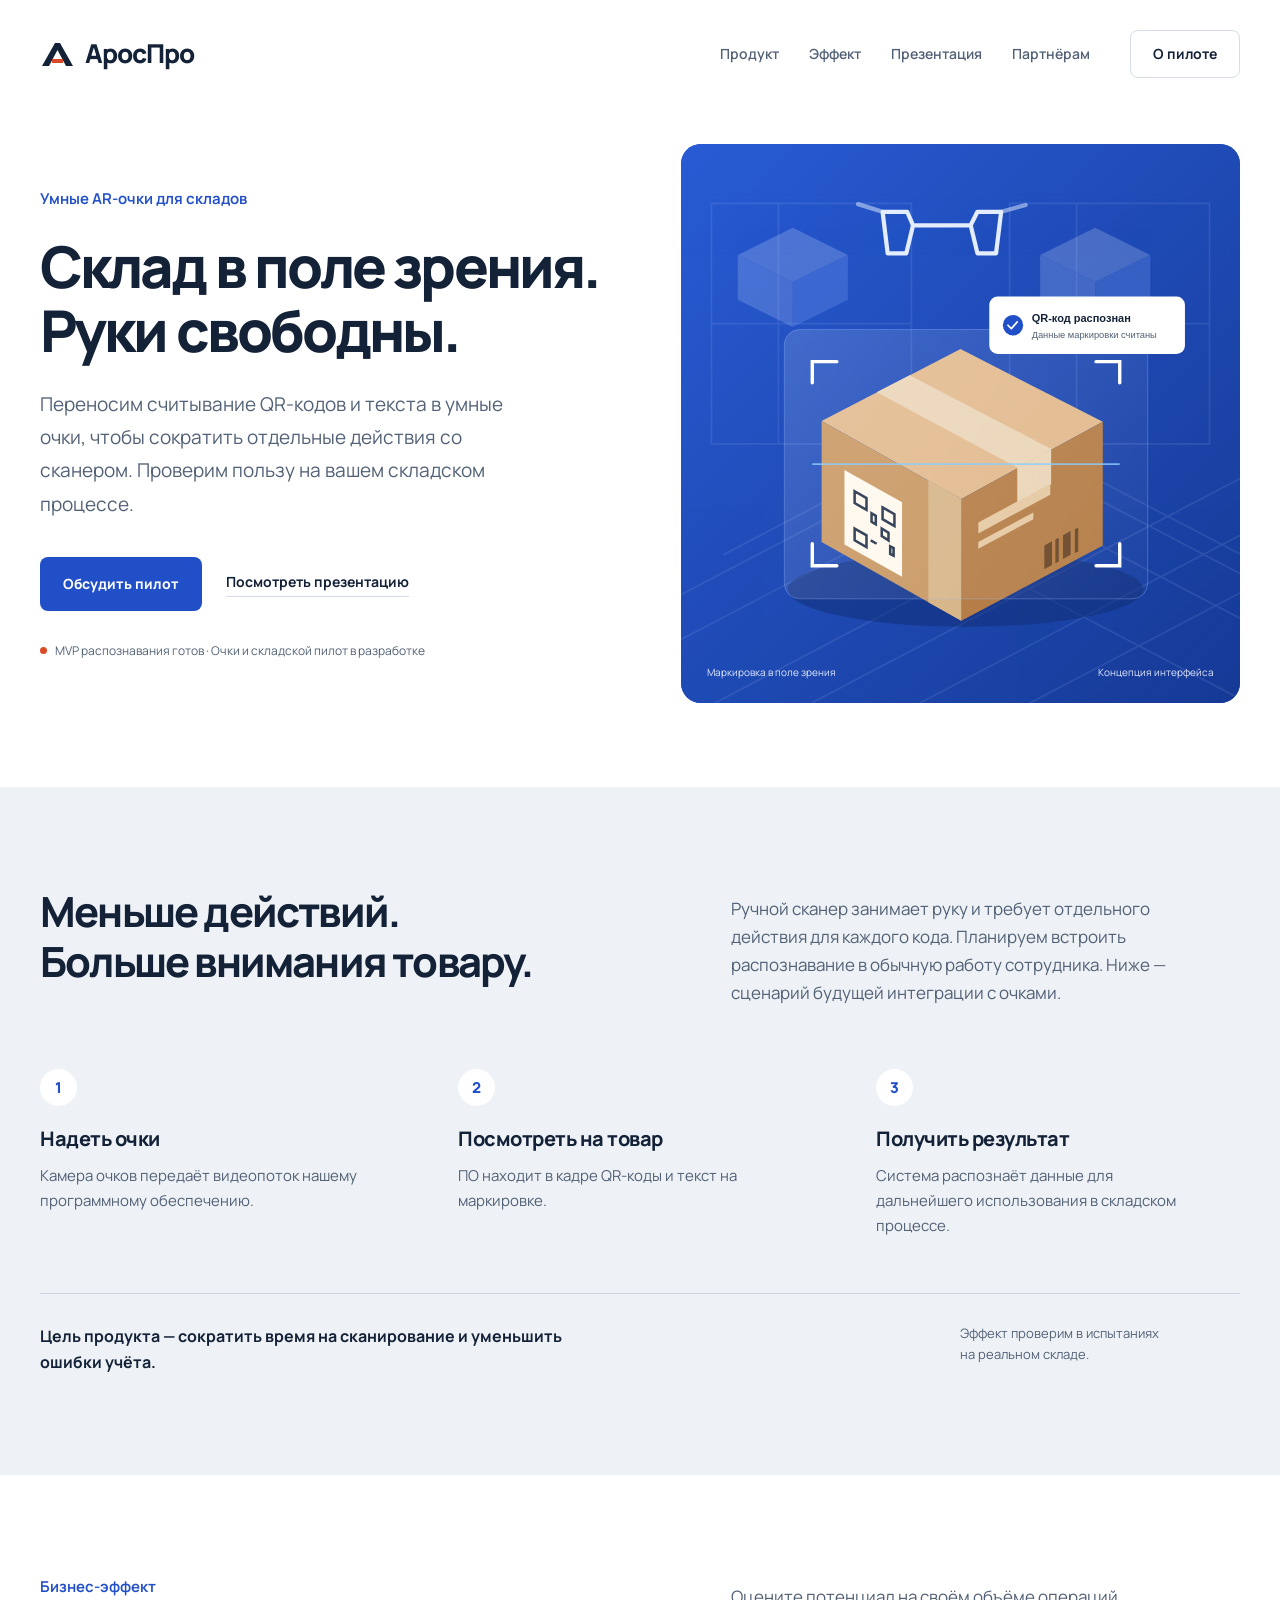
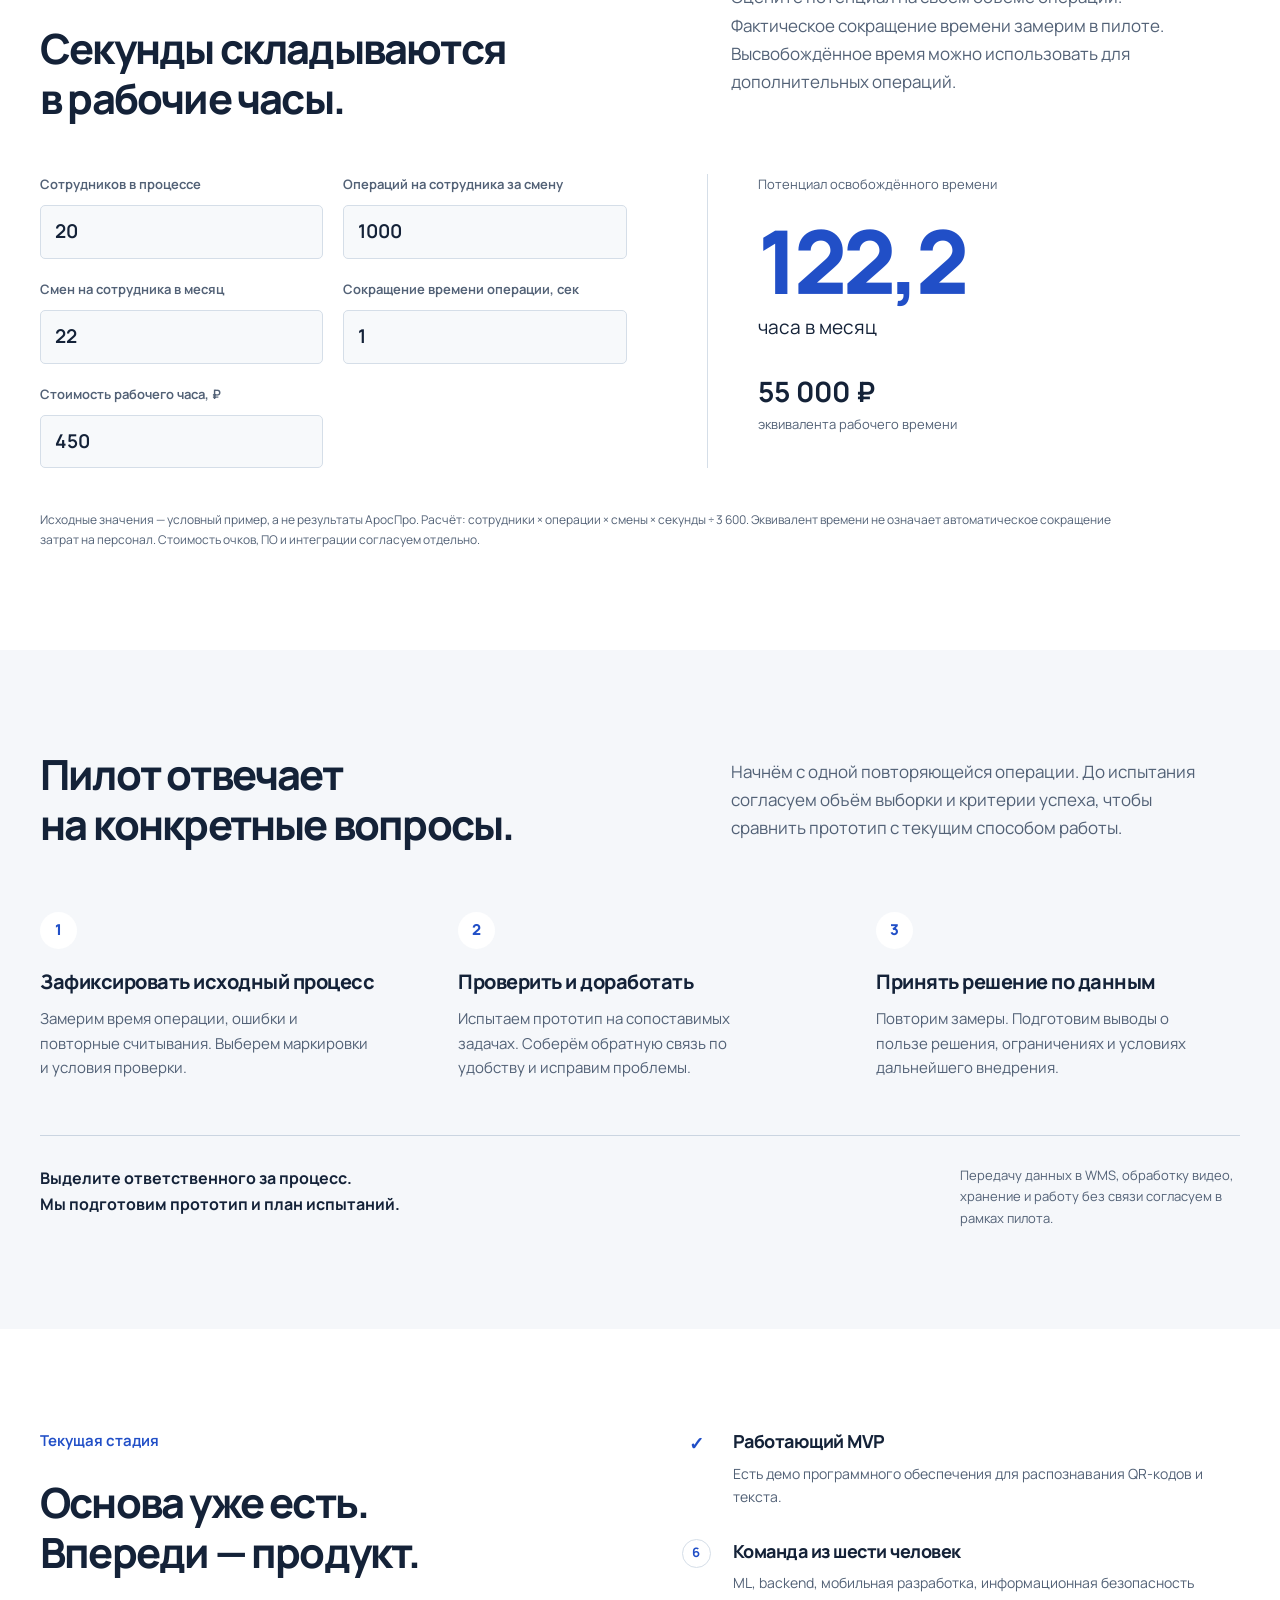
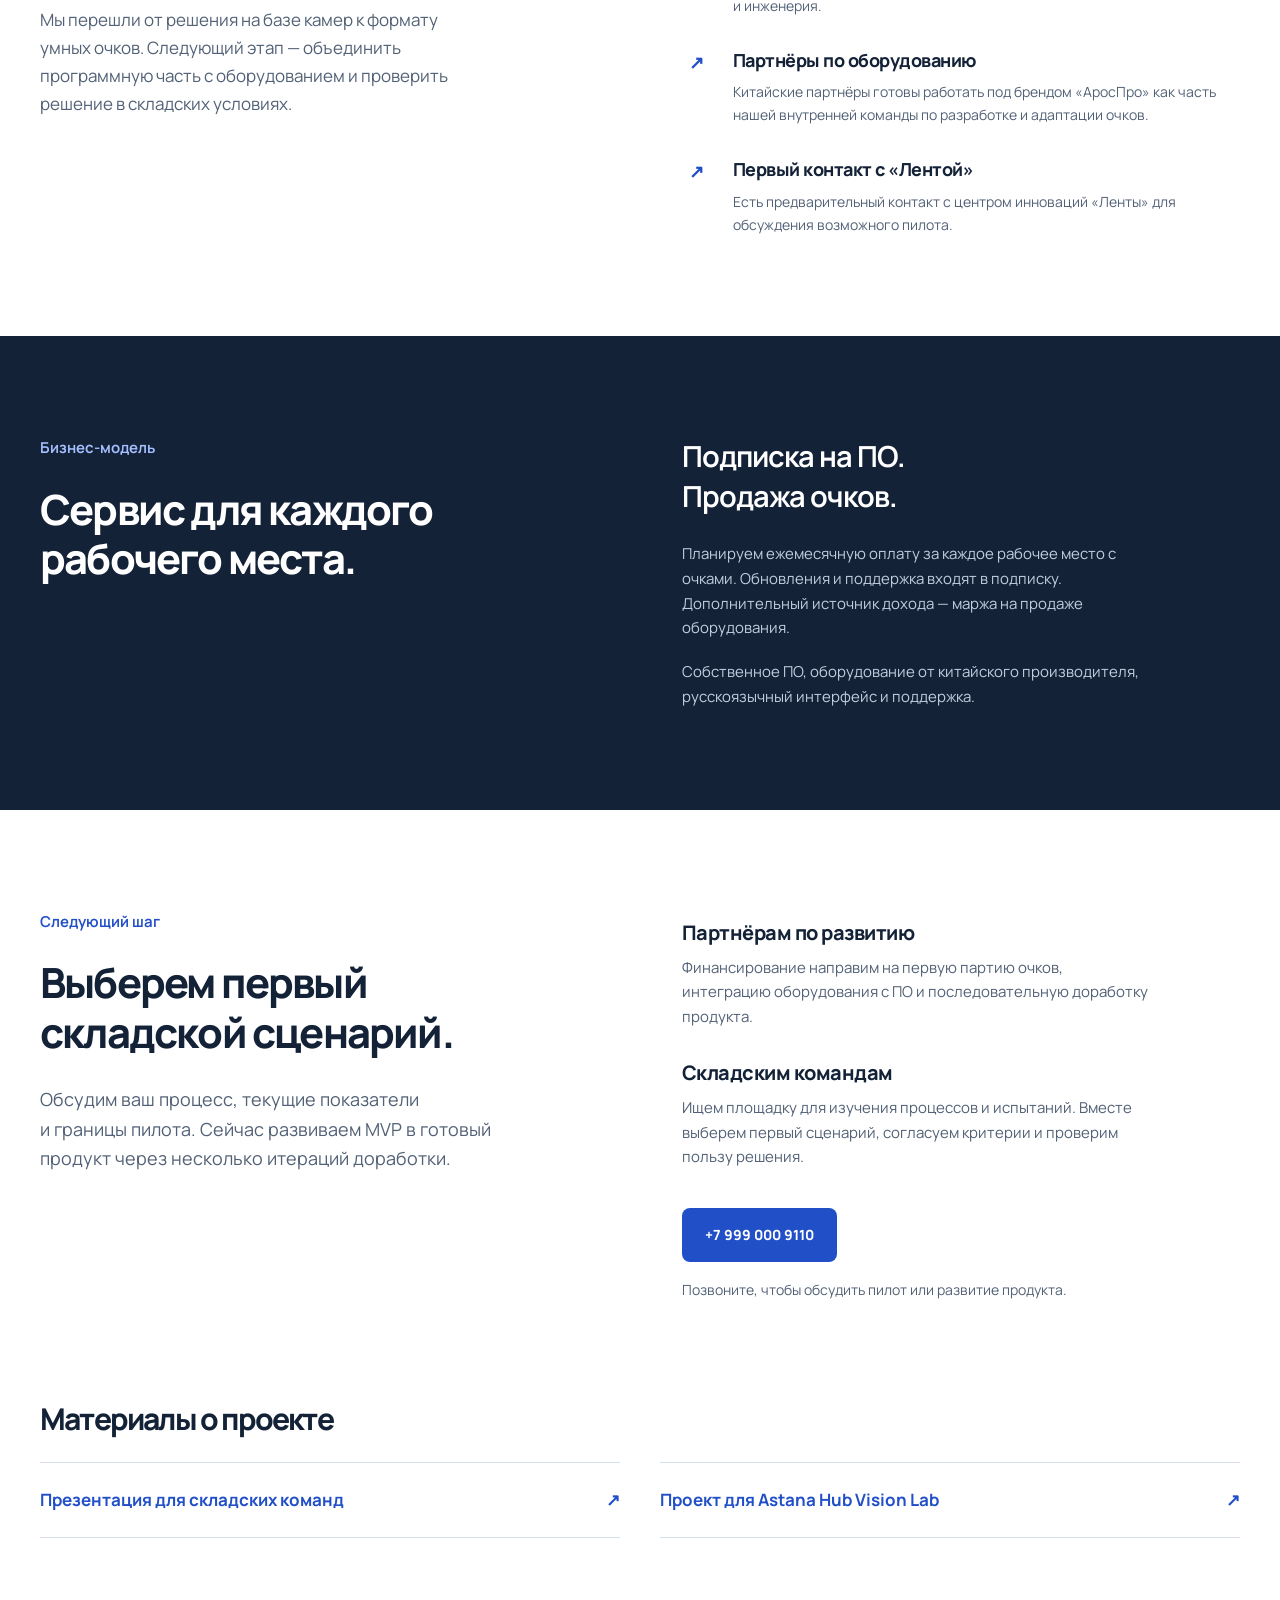
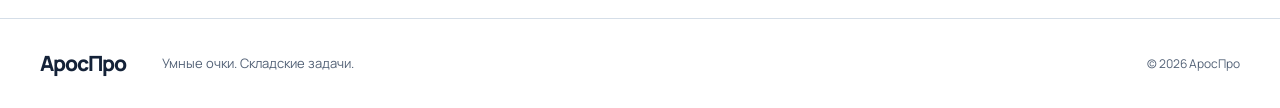
==== commit 4a2b011e: "Add founder phone for pilot enquiries" ====
--- a/index.html
+++ b/index.html
@@ -65,7 +65,7 @@
   </div></section>
   <section id="pilot" class="pilot-section section wrap" aria-labelledby="pilot-title">
     <div class="pilot-heading"><p class="intro">Следующий шаг</p><h2 id="pilot-title">Выберем первый<br>складской сценарий.</h2><p class="pilot-lead">Обсудим ваш процесс, текущие показатели и&nbsp;границы пилота. Сейчас развиваем MVP в&nbsp;готовый продукт через несколько итераций доработки.</p></div>
-    <div class="pilot-details"><article><h3>Партнёрам по развитию</h3><p>Финансирование направим на первую партию очков, интеграцию оборудования с&nbsp;ПО и последовательную доработку продукта.</p></article><article><h3>Складским командам</h3><p>Ищем площадку для изучения процессов и&nbsp;испытаний. Вместе выберем первый сценарий, согласуем критерии и&nbsp;проверим пользу решения.</p></article><div class="contact-slot"><a class="button button-primary" href="https://github.com/yafufig/arospro-site/issues/new" target="_blank" rel="noopener noreferrer">Связаться с командой в GitHub</a><p class="contact-note" style="margin-top:16px">Открыты к сотрудничеству с&nbsp;пилотными площадками и&nbsp;партнёрами по развитию продукта.</p></div></div>
+    <div class="pilot-details"><article><h3>Партнёрам по развитию</h3><p>Финансирование направим на первую партию очков, интеграцию оборудования с&nbsp;ПО и последовательную доработку продукта.</p></article><article><h3>Складским командам</h3><p>Ищем площадку для изучения процессов и&nbsp;испытаний. Вместе выберем первый сценарий, согласуем критерии и&nbsp;проверим пользу решения.</p></article><div class="contact-slot"><a class="button button-primary" href="tel:+79990009110" aria-label="Позвонить команде АросПро: +7 999 000 9110">+7 999 000 9110</a><p class="contact-note" style="margin-top:16px">Позвоните, чтобы обсудить пилот или развитие продукта.</p></div></div>
   </section>
 <section class="materials wrap" aria-labelledby="materials-title"><h2 id="materials-title">Материалы о проекте</h2><div><a href="clients.html">Презентация для складских команд <span>↗</span></a><a href="vision-lab.html">Проект для Astana Hub Vision Lab <span>↗</span></a></div></section></main>
 <footer class="footer"><div class="wrap footer-inner"><a class="brand" href="#"><span>АросПро</span></a><p>Умные очки. Складские задачи.</p><span>© 2026 АросПро</span></div></footer>
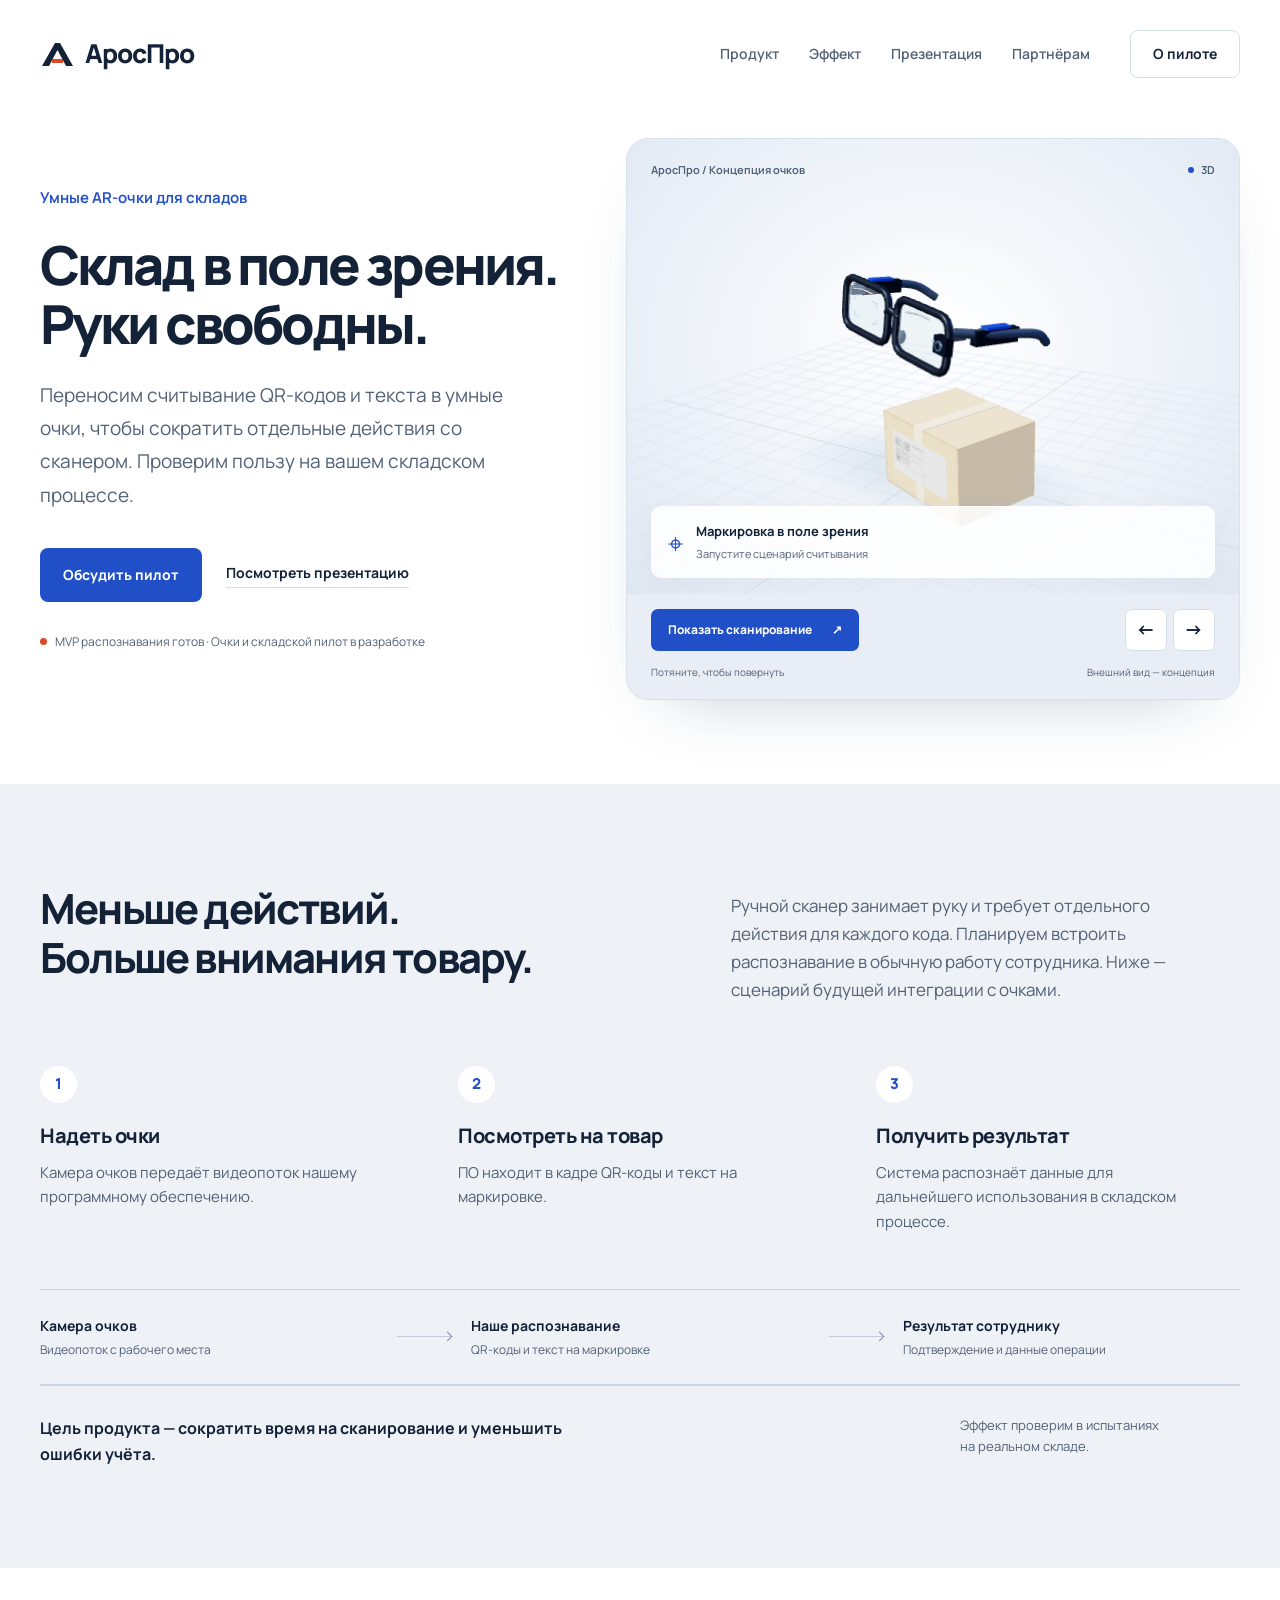
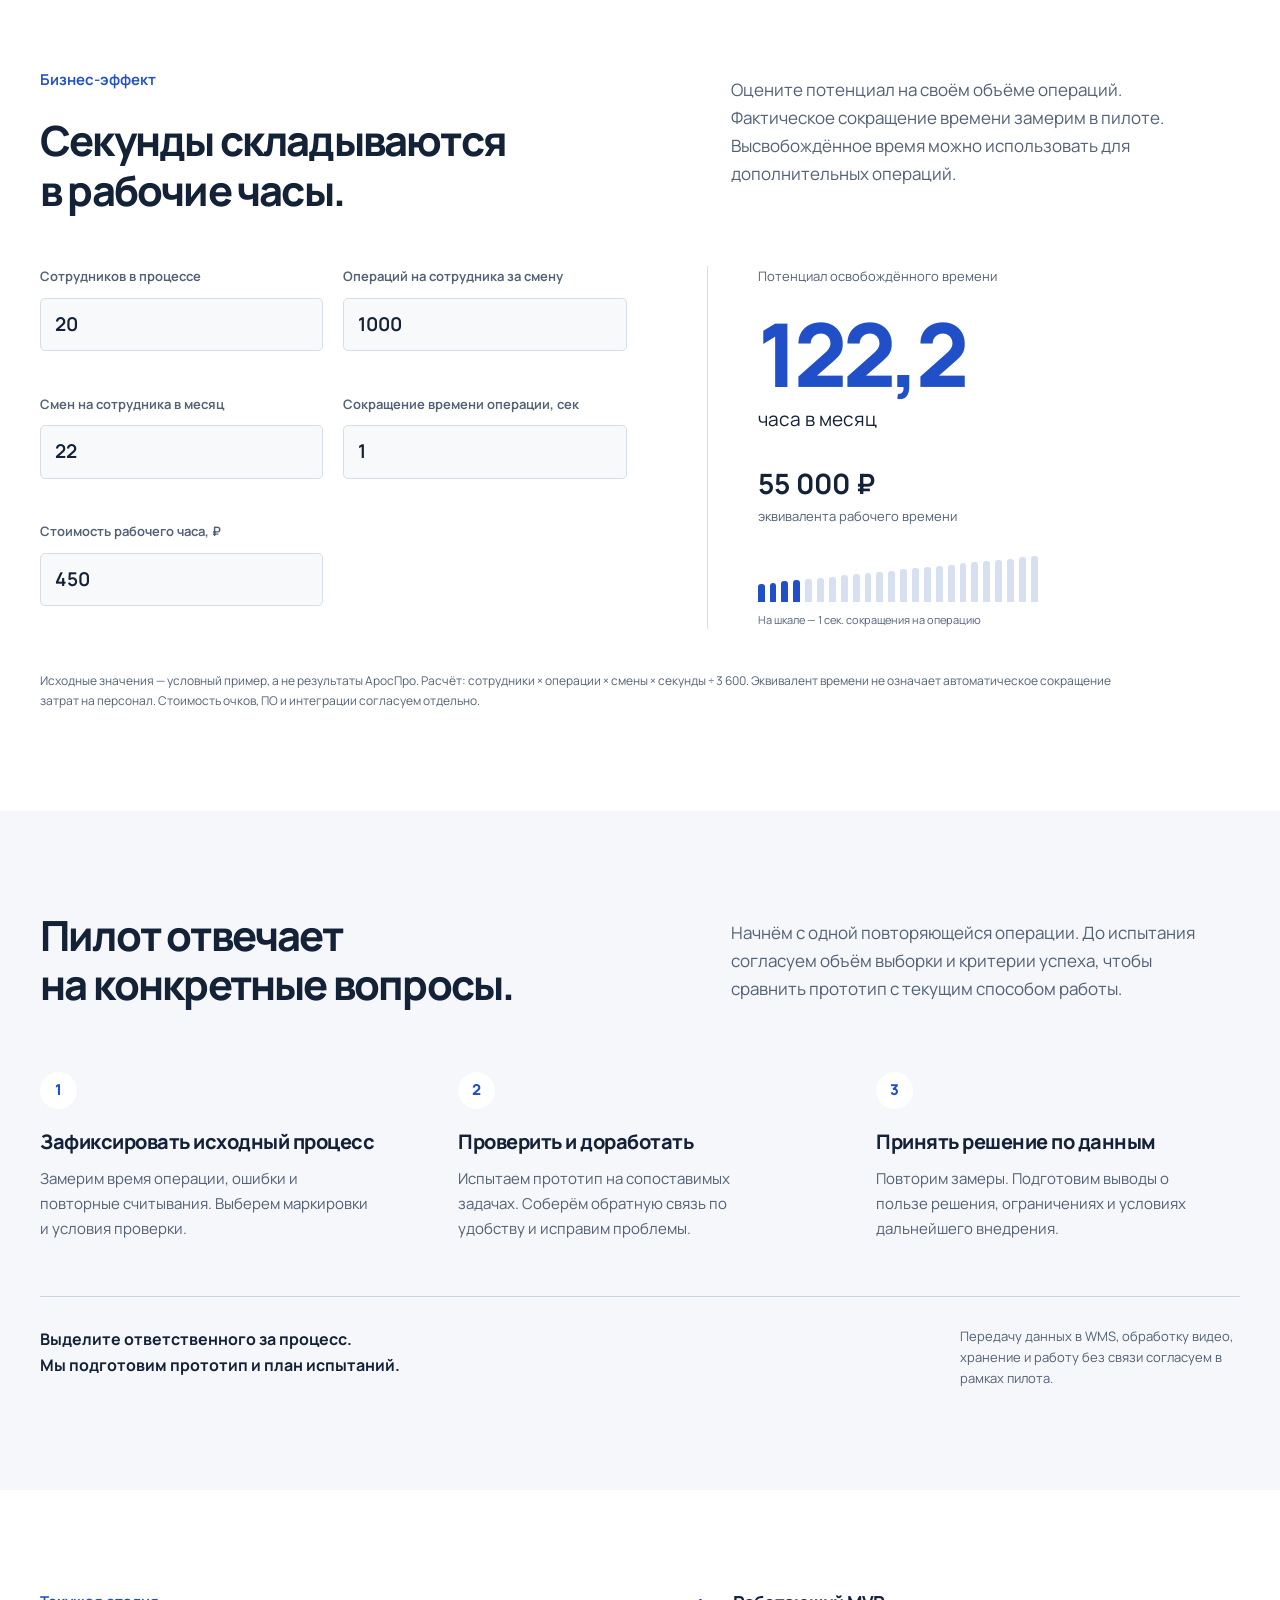
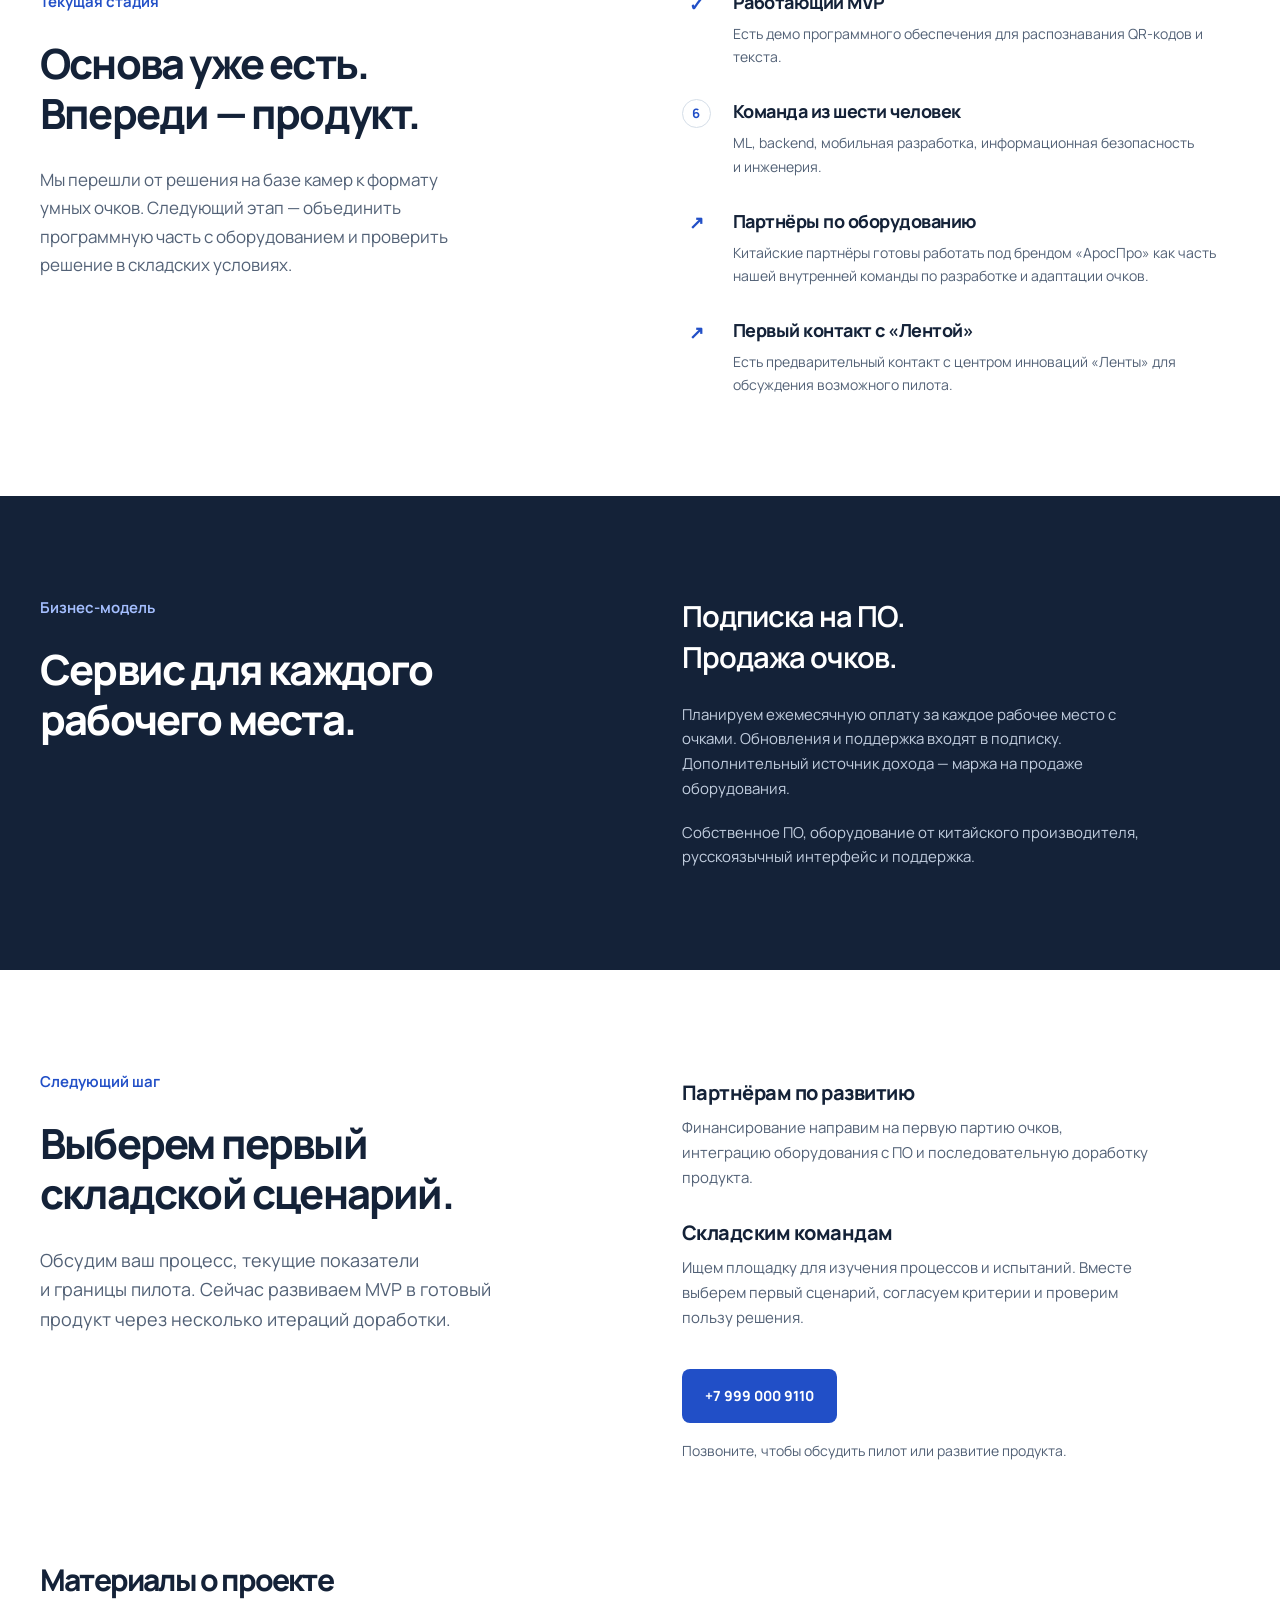
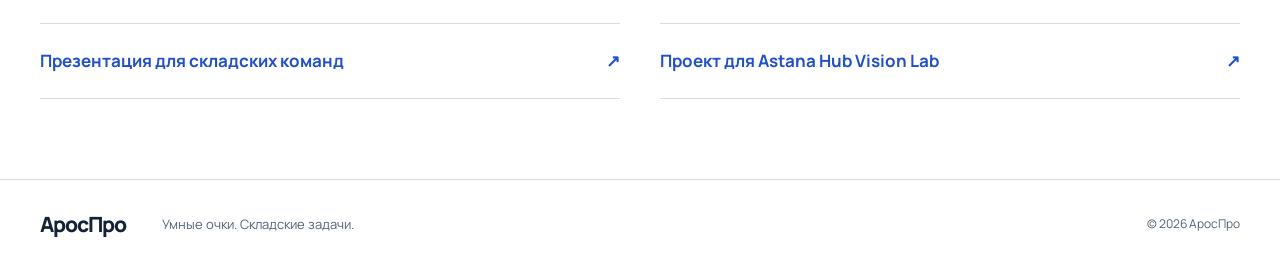
==== commit 44f0cfff: "Add interactive AR glasses concept and route pitches to subdomains" ====
--- a/index.html
+++ b/index.html
@@ -15,12 +15,13 @@
   <link rel="icon" href="favicon.svg" type="image/svg+xml">
   <link rel="preload" href="assets/Manrope.ttf" as="font" type="font/ttf" crossorigin>
   <link rel="stylesheet" href="styles.css">
+  <link rel="stylesheet" href="experience.css">
 </head>
 <body>
 <a class="skip-link" href="#main">Перейти к содержимому</a>
 <header class="header wrap">
   <a class="brand" href="#" aria-label="АросПро, главная"><svg width="35" height="29" viewBox="0 0 35 29" aria-hidden="true"><path d="M2 26 15 3h5l13 23h-7l-8.5-16L9 26Z" fill="currentColor"/><path d="M12 21h11" stroke="#d84b26" stroke-width="4"/></svg><span>АросПро</span></a>
-  <nav aria-label="Главная навигация"><a href="#product">Продукт</a><a href="#impact">Эффект</a><a href="clients.html">Презентация</a><a href="#pilot">Партнёрам</a></nav>
+  <nav aria-label="Главная навигация"><a href="#product">Продукт</a><a href="#impact">Эффект</a><a href="https://pitch.xn--80a2aff.tech/">Презентация</a><a href="#pilot">Партнёрам</a></nav>
   <a class="header-cta" href="#pilot">О пилоте</a>
 </header>
 <main id="main">
@@ -29,12 +30,18 @@
       <p class="intro">Умные AR-очки для складов</p>
       <h1 id="hero-title">Склад в&nbsp;поле зрения.<br>Руки свободны.</h1>
       <p class="lead">Переносим считывание QR-кодов и&nbsp;текста в&nbsp;умные очки, чтобы сократить отдельные действия со сканером. Проверим пользу на вашем складском процессе.</p>
-      <div class="hero-actions"><a class="button button-primary" href="#pilot">Обсудить пилот</a><a class="text-link" href="clients.html">Посмотреть презентацию</a></div>
+      <div class="hero-actions"><a class="button button-primary" href="#pilot">Обсудить пилот</a><a class="text-link" href="https://pitch.xn--80a2aff.tech/">Посмотреть презентацию</a></div>
       <p class="stage"><span class="status-dot" aria-hidden="true"></span>MVP распознавания готов · Очки и складской пилот в разработке</p>
     </div>
-    <figure class="hero-visual">
-      <img src="assets/warehouse.svg" width="660" height="660" alt="Иллюстрация складской коробки с QR-кодом в рамке распознавания умных очков">
-      <figcaption><span>Маркировка в поле зрения</span><span>Концепция интерфейса</span></figcaption>
+    <figure class="hero-visual spatial-demo" aria-label="Интерактивная концепция умных очков">
+      <div class="scene-top"><span>АросПро / Концепция очков</span><span class="scene-live"><i aria-hidden="true"></i>3D</span></div>
+      <div class="scene-stage" id="scene-stage">
+        <img class="scene-fallback" src="assets/glasses-concept.svg" width="660" height="570" alt="Концептуальная модель умных очков с прозрачными линзами и камерой рядом со складской коробкой">
+        <canvas id="product-scene" tabindex="0" role="img" aria-label="Трёхмерная модель очков и коробки. Перетаскивайте для поворота или используйте стрелки на клавиатуре." aria-describedby="scene-hint"></canvas>
+        <div class="scan-readout" aria-live="polite"><span class="readout-icon" aria-hidden="true">⌖</span><div><strong id="scan-title">Маркировка в поле зрения</strong><span id="scan-detail">Запустите сценарий считывания</span></div></div>
+      </div>
+      <div class="scene-controls"><button id="scan-demo" type="button">Показать сканирование <span aria-hidden="true">↗</span></button><div class="rotate-controls" role="group" aria-label="Повернуть модель"><button id="rotate-left" type="button" aria-label="Повернуть модель влево">←</button><button id="rotate-right" type="button" aria-label="Повернуть модель вправо">→</button></div></div>
+      <figcaption><span id="scene-hint">Потяните, чтобы повернуть</span><span>Внешний вид — концепция</span></figcaption>
     </figure>
   </section>
   <section id="product" class="product-section section" aria-labelledby="product-title">
@@ -67,7 +74,7 @@
     <div class="pilot-heading"><p class="intro">Следующий шаг</p><h2 id="pilot-title">Выберем первый<br>складской сценарий.</h2><p class="pilot-lead">Обсудим ваш процесс, текущие показатели и&nbsp;границы пилота. Сейчас развиваем MVP в&nbsp;готовый продукт через несколько итераций доработки.</p></div>
     <div class="pilot-details"><article><h3>Партнёрам по развитию</h3><p>Финансирование направим на первую партию очков, интеграцию оборудования с&nbsp;ПО и последовательную доработку продукта.</p></article><article><h3>Складским командам</h3><p>Ищем площадку для изучения процессов и&nbsp;испытаний. Вместе выберем первый сценарий, согласуем критерии и&nbsp;проверим пользу решения.</p></article><div class="contact-slot"><a class="button button-primary" href="tel:+79990009110" aria-label="Позвонить команде АросПро: +7 999 000 9110">+7 999 000 9110</a><p class="contact-note" style="margin-top:16px">Позвоните, чтобы обсудить пилот или развитие продукта.</p></div></div>
   </section>
-<section class="materials wrap" aria-labelledby="materials-title"><h2 id="materials-title">Материалы о проекте</h2><div><a href="clients.html">Презентация для складских команд <span>↗</span></a><a href="vision-lab.html">Проект для Astana Hub Vision Lab <span>↗</span></a></div></section></main>
+<section class="materials wrap" aria-labelledby="materials-title"><h2 id="materials-title">Материалы о проекте</h2><div><a href="https://pitch.xn--80a2aff.tech/">Презентация для складских команд <span>↗</span></a><a href="https://lab.xn--80a2aff.tech/">Проект для Astana Hub Vision Lab <span>↗</span></a></div></section></main>
 <footer class="footer"><div class="wrap footer-inner"><a class="brand" href="#"><span>АросПро</span></a><p>Умные очки. Складские задачи.</p><span>© 2026 АросПро</span></div></footer>
-<script src="impact.js"></script></body>
+<script src="impact.js"></script><script src="experience.js"></script><script type="module" src="scene.js"></script></body>
 </html>
--- a/experience.css
+++ b/experience.css
@@ -0,0 +1,23 @@
+/* Motion follows the product: spatial scanning, then the business effect. */
+.hero{grid-template-columns:1fr 1.12fr;gap:38px;padding-top:30px;min-height:620px}.hero h1{font-size:clamp(40px,4.2vw,64px)}
+.spatial-demo{background:#e9eef6;border-radius:22px;border:1px solid #d8e1ee;box-shadow:0 28px 70px -45px #1a365d60;color:var(--ink);isolation:isolate}
+.scene-top{position:absolute;top:22px;left:24px;right:24px;z-index:2;display:flex;justify-content:space-between;align-items:center;font-size:11px;font-weight:650;color:#4d6078;pointer-events:none}
+.scene-live{display:flex;align-items:center;gap:7px}.scene-live i{width:6px;height:6px;background:var(--blue);border-radius:50%}
+.scene-stage{height:455px;position:relative;background:radial-gradient(ellipse at 50% 45%,#fff 0,#edf2f8 60%,#dfe7f2 100%);overflow:hidden}
+.hero-visual .scene-fallback{width:100%;height:100%;object-fit:contain}.hero-visual #product-scene{position:absolute;inset:0;width:100%;height:100%;display:block;opacity:0;cursor:grab;touch-action:pan-y;outline-offset:-5px}
+.scene-stage.scene-ready #product-scene{opacity:1}.scene-stage.scene-ready .scene-fallback{visibility:hidden}#product-scene:active{cursor:grabbing}
+.scan-readout{position:absolute;left:24px;right:24px;bottom:16px;display:flex;align-items:center;gap:13px;padding:14px 16px;border:1px solid #fff;background:#ffffffdc;border-radius:10px;box-shadow:0 5px 25px #14223809;pointer-events:none}
+.readout-icon{color:var(--blue);font-size:27px;line-height:1}.scan-readout strong{display:block;font-size:13px}.scan-readout span:not(.readout-icon){display:block;color:var(--muted);font-size:11px;margin-top:2px}.scan-readout.is-reading{border-color:#9bb5f6}.scan-readout.is-done .readout-icon{color:#177455}
+.scene-controls{display:flex;justify-content:space-between;align-items:center;gap:10px;padding:15px 24px 0;background:#e9eef6}
+.scene-controls button{border:0;cursor:pointer;min-height:42px;border-radius:7px;font-size:12px;font-weight:750}#scan-demo{padding:11px 17px;color:#fff;background:var(--blue);display:flex;gap:20px;align-items:center}#scan-demo:hover{background:#173eaa}#scan-demo:disabled{cursor:wait;opacity:.75}
+.rotate-controls{display:flex;gap:6px}.rotate-controls button{width:42px;background:#fff;color:var(--ink);font-size:19px;border:1px solid #d5dee8}
+.hero-visual.spatial-demo figcaption{position:static;padding:13px 24px 18px;color:#526176;font-size:10px;display:flex;justify-content:space-between;gap:16px;background:#e9eef6}
+.hero-copy{animation:hero-arrive .8s cubic-bezier(.2,.75,.25,1) both}.spatial-demo{animation:scene-arrive 1s cubic-bezier(.2,.75,.25,1) both}.button-primary{transition:background .2s,box-shadow .2s}.button-primary:hover{box-shadow:0 9px 22px -12px #214fc7}
+.capacity-visual{display:flex;gap:5px;align-items:end;height:48px;margin-top:26px;max-width:280px}.capacity-visual span{display:block;flex:1;height:var(--bar-height);background:#d7e0f0;border-radius:3px 3px 0 0;transition:background .35s,height .35s}.capacity-visual span.active{background:var(--blue)}.capacity-caption{font-size:11px;color:var(--muted);margin-top:9px}.calc-results.updated .calc-big{animation:number-respond .35s ease-out}
+.demo-flow{display:flex;gap:0;margin-top:36px;padding:24px 0;border-block:1px solid #cbd5e1;align-items:center}.demo-flow>div{flex:1}.demo-flow strong{display:block;font-size:14px}.demo-flow p{font-size:12px;color:var(--muted);margin-top:3px}.demo-flow .flow-connector{flex:0 0 54px;position:relative;height:1px;background:#c0ccdf;margin-inline:20px}.flow-connector:after{content:'';position:absolute;right:0;top:-3px;width:6px;height:6px;border-top:1px solid #8193b0;border-right:1px solid #8193b0;transform:rotate(45deg)}
+.process li.is-current .step-number{background:var(--blue);color:#fff;box-shadow:0 0 0 6px #214fc711;transition:background .3s}.process li.is-current h3{color:var(--blue)}
+@keyframes hero-arrive{from{opacity:0;transform:translateY(16px)}to{opacity:1;transform:none}}@keyframes scene-arrive{from{opacity:0;transform:translateY(12px) scale(.97)}to{opacity:1;transform:none}}@keyframes number-respond{from{opacity:.5;transform:translateY(5px)}to{opacity:1;transform:none}}
+@media(max-width:1050px){.hero{gap:25px}.scene-stage{height:410px}.hero h1{font-size:45px;letter-spacing:-2px}.hero .lead{font-size:17px}.scene-top{left:18px;right:18px}.scene-controls{padding-inline:18px}.scan-readout{left:18px;right:18px}.scene-controls button{font-size:11px}}
+@media(max-width:760px){.hero{grid-template-columns:1fr;gap:32px;min-height:0}.hero h1{font-size:clamp(38px,8vw,54px)}.scene-stage{height:360px}.hero-visual.spatial-demo{max-width:580px}.scene-controls{gap:8px}.scene-controls #scan-demo{padding:10px 14px;gap:12px}.hero-visual.spatial-demo figcaption{padding-inline:18px;font-size:9px}.scan-readout{bottom:12px;padding:11px 13px}.scan-readout strong{font-size:12px}.scan-readout span:not(.readout-icon){font-size:10px}.demo-flow{align-items:flex-start;gap:15px;flex-direction:column}.demo-flow .flow-connector{display:none}.demo-flow>div{width:100%}}
+@media(prefers-reduced-motion:reduce){.hero-copy,.spatial-demo,.calc-results.updated .calc-big{animation:none}.capacity-visual span,.button-primary{transition:none}}
+#product-scene[hidden],.rotate-controls[hidden]{display:none}
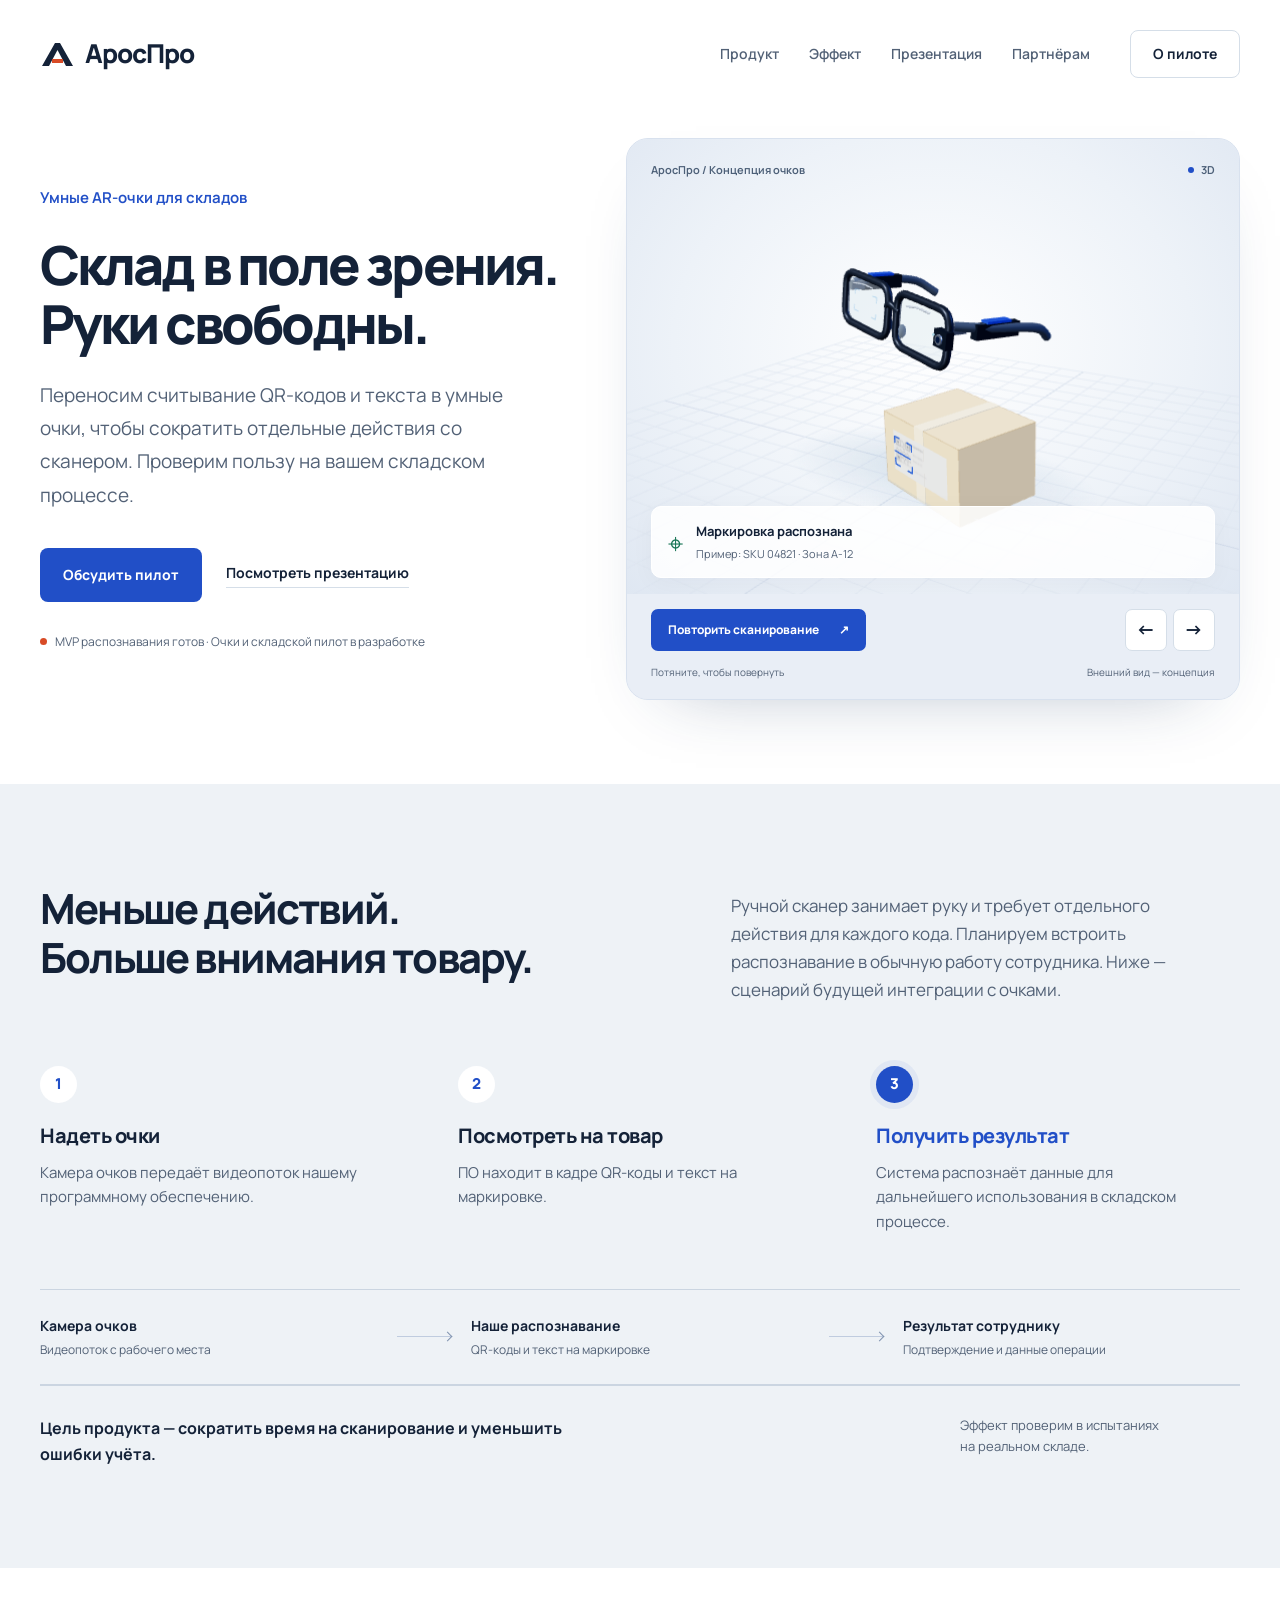
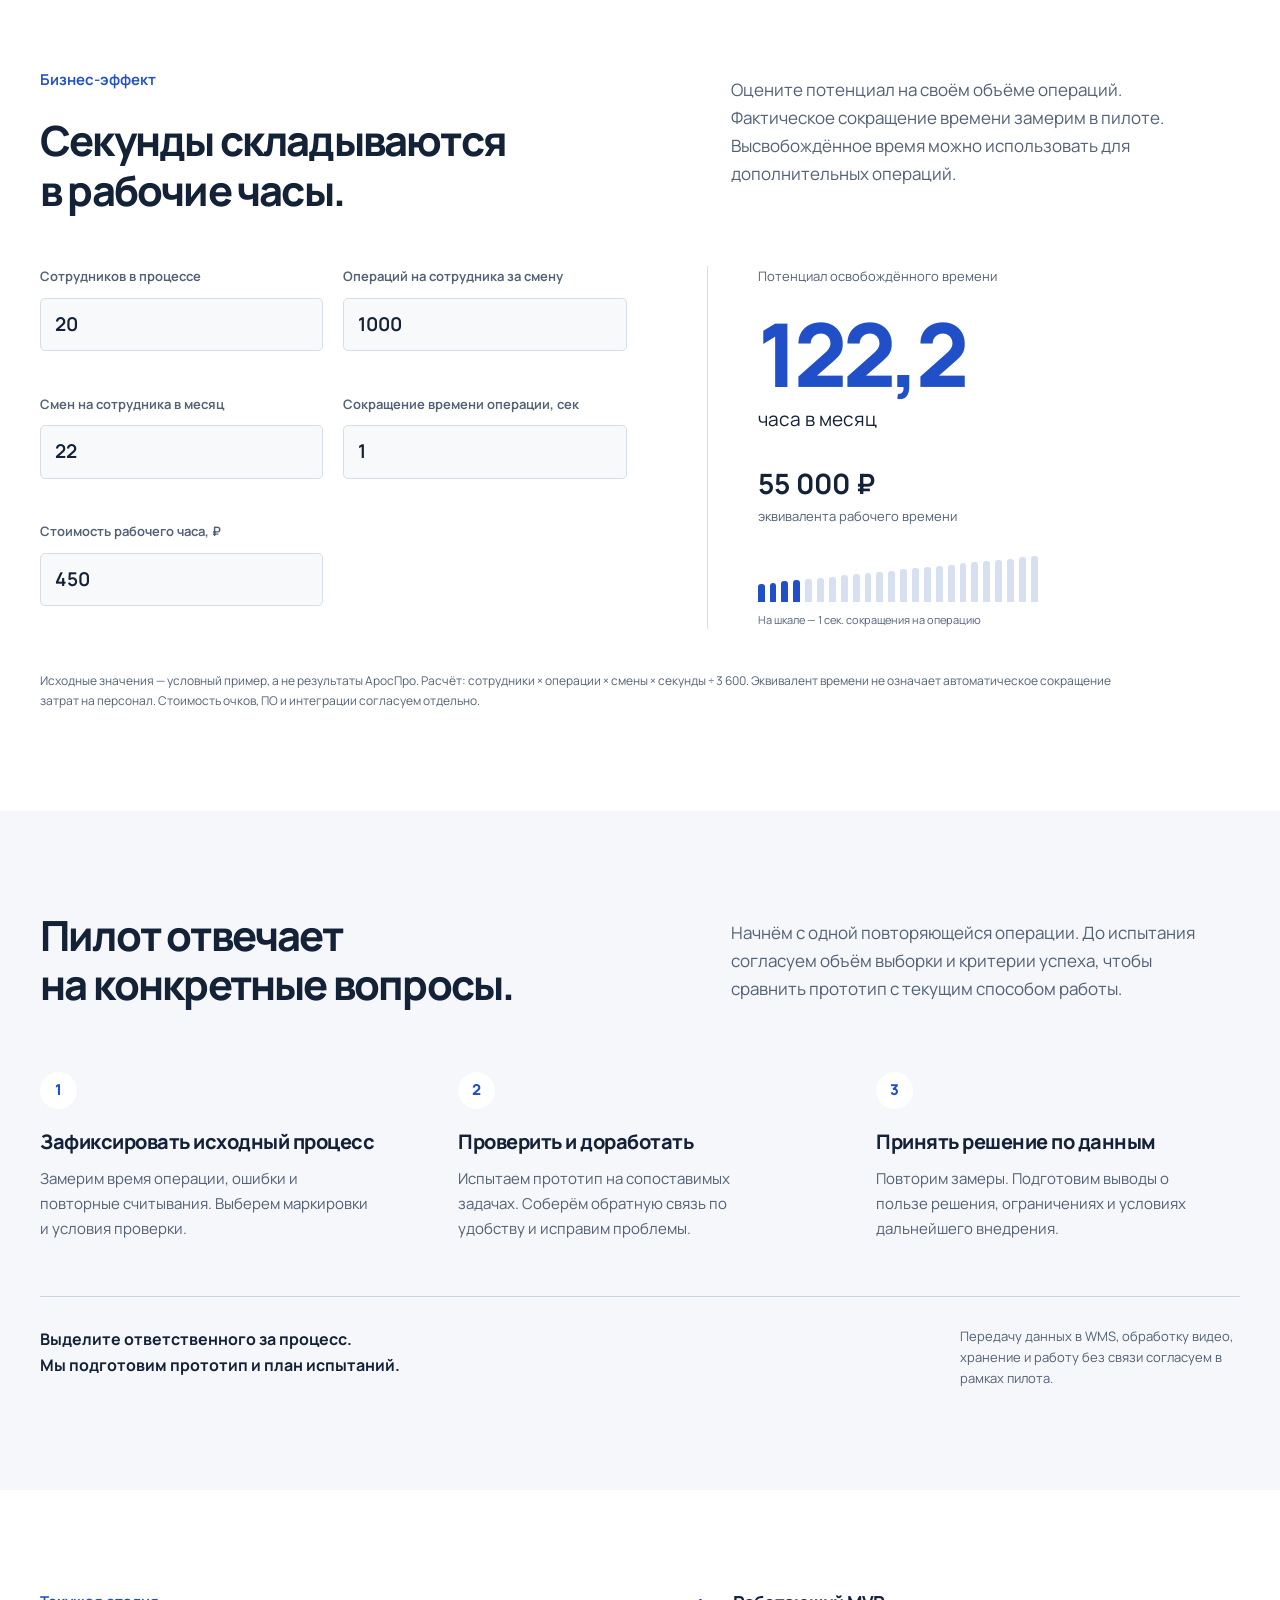
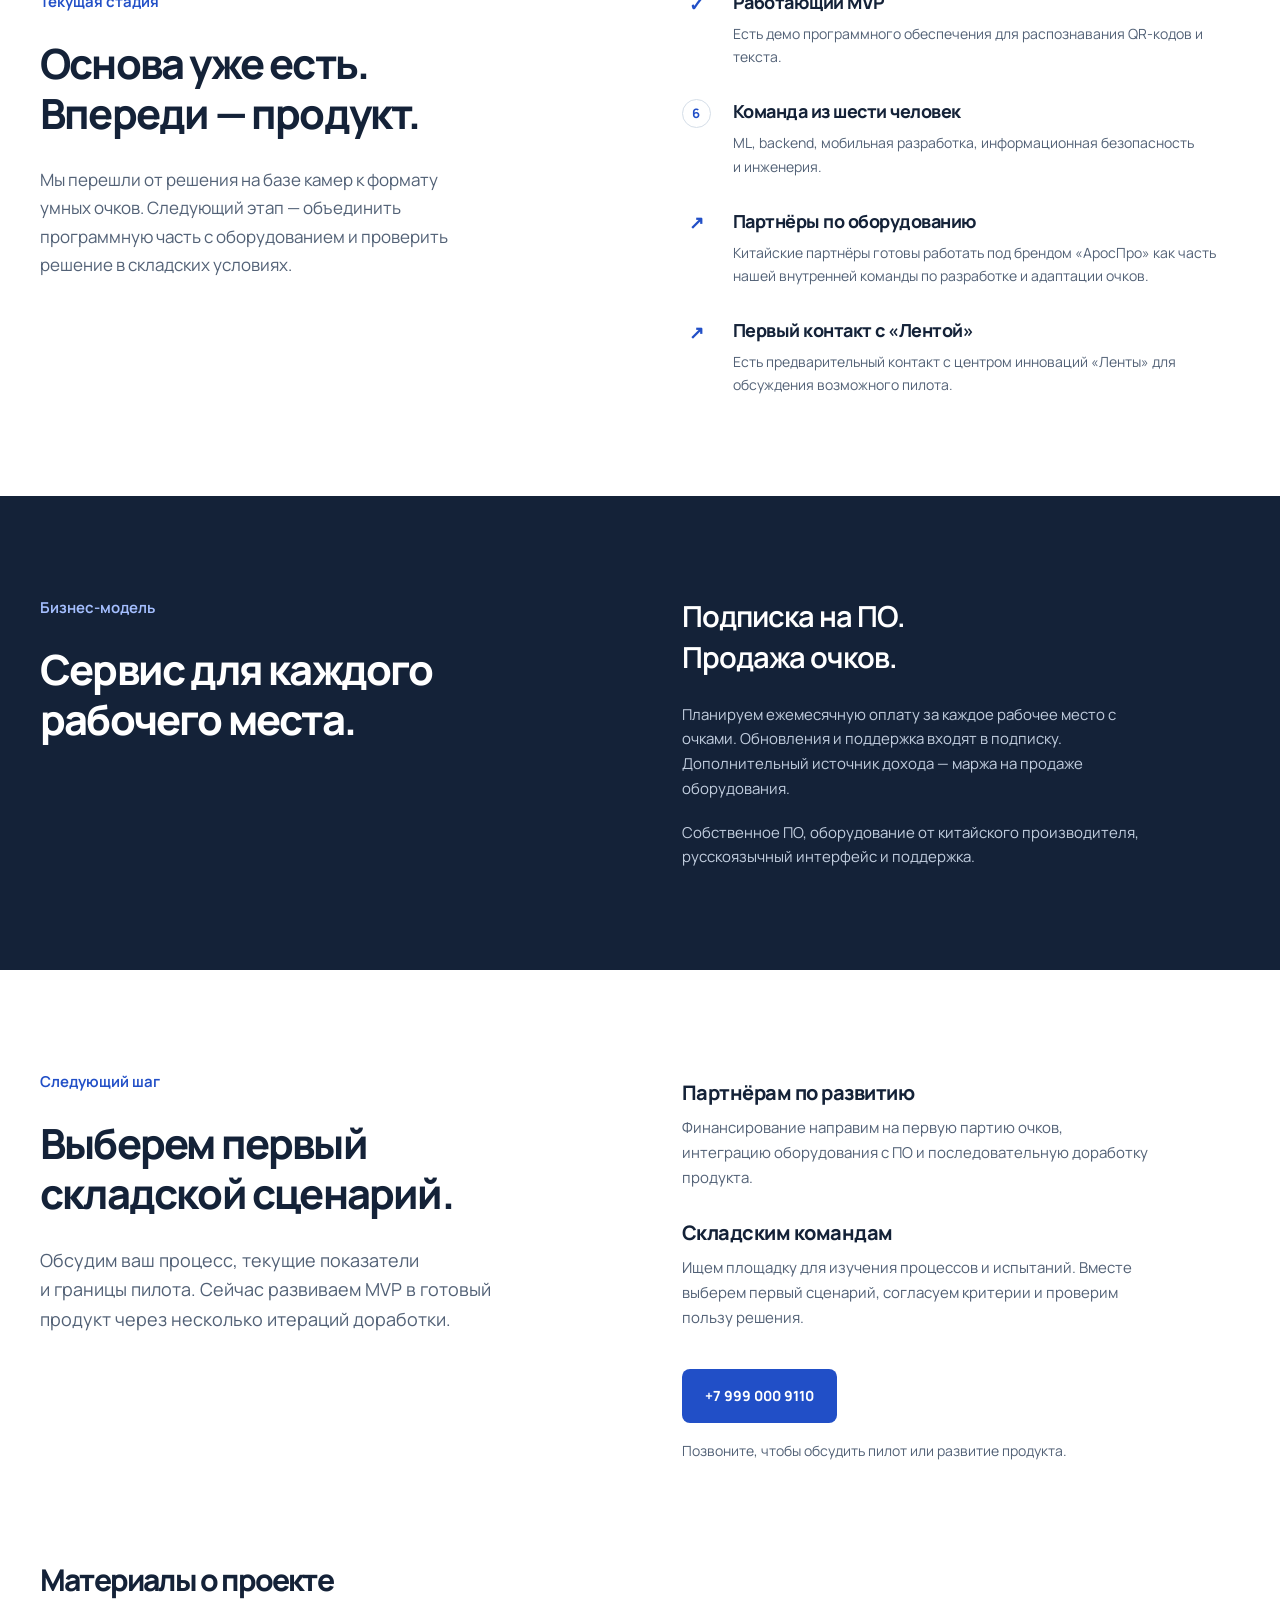
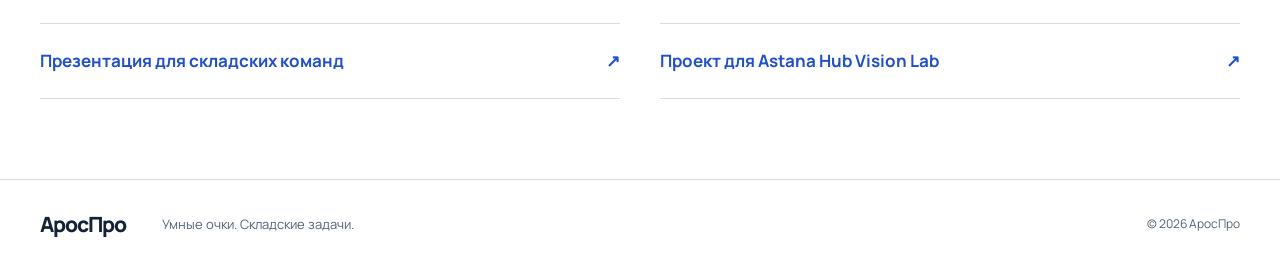
==== commit 5200b6db: "Play the scan concept once when the scene enters view" ====
--- a/index.html
+++ b/index.html
@@ -76,5 +76,5 @@
   </section>
 <section class="materials wrap" aria-labelledby="materials-title"><h2 id="materials-title">Материалы о проекте</h2><div><a href="https://pitch.xn--80a2aff.tech/">Презентация для складских команд <span>↗</span></a><a href="https://lab.xn--80a2aff.tech/">Проект для Astana Hub Vision Lab <span>↗</span></a></div></section></main>
 <footer class="footer"><div class="wrap footer-inner"><a class="brand" href="#"><span>АросПро</span></a><p>Умные очки. Складские задачи.</p><span>© 2026 АросПро</span></div></footer>
-<script src="impact.js"></script><script src="experience.js"></script><script type="module" src="scene.js"></script></body>
+<script src="impact.js"></script><script src="experience.js"></script><script type="module" src="scene.js?v=2"></script></body>
 </html>
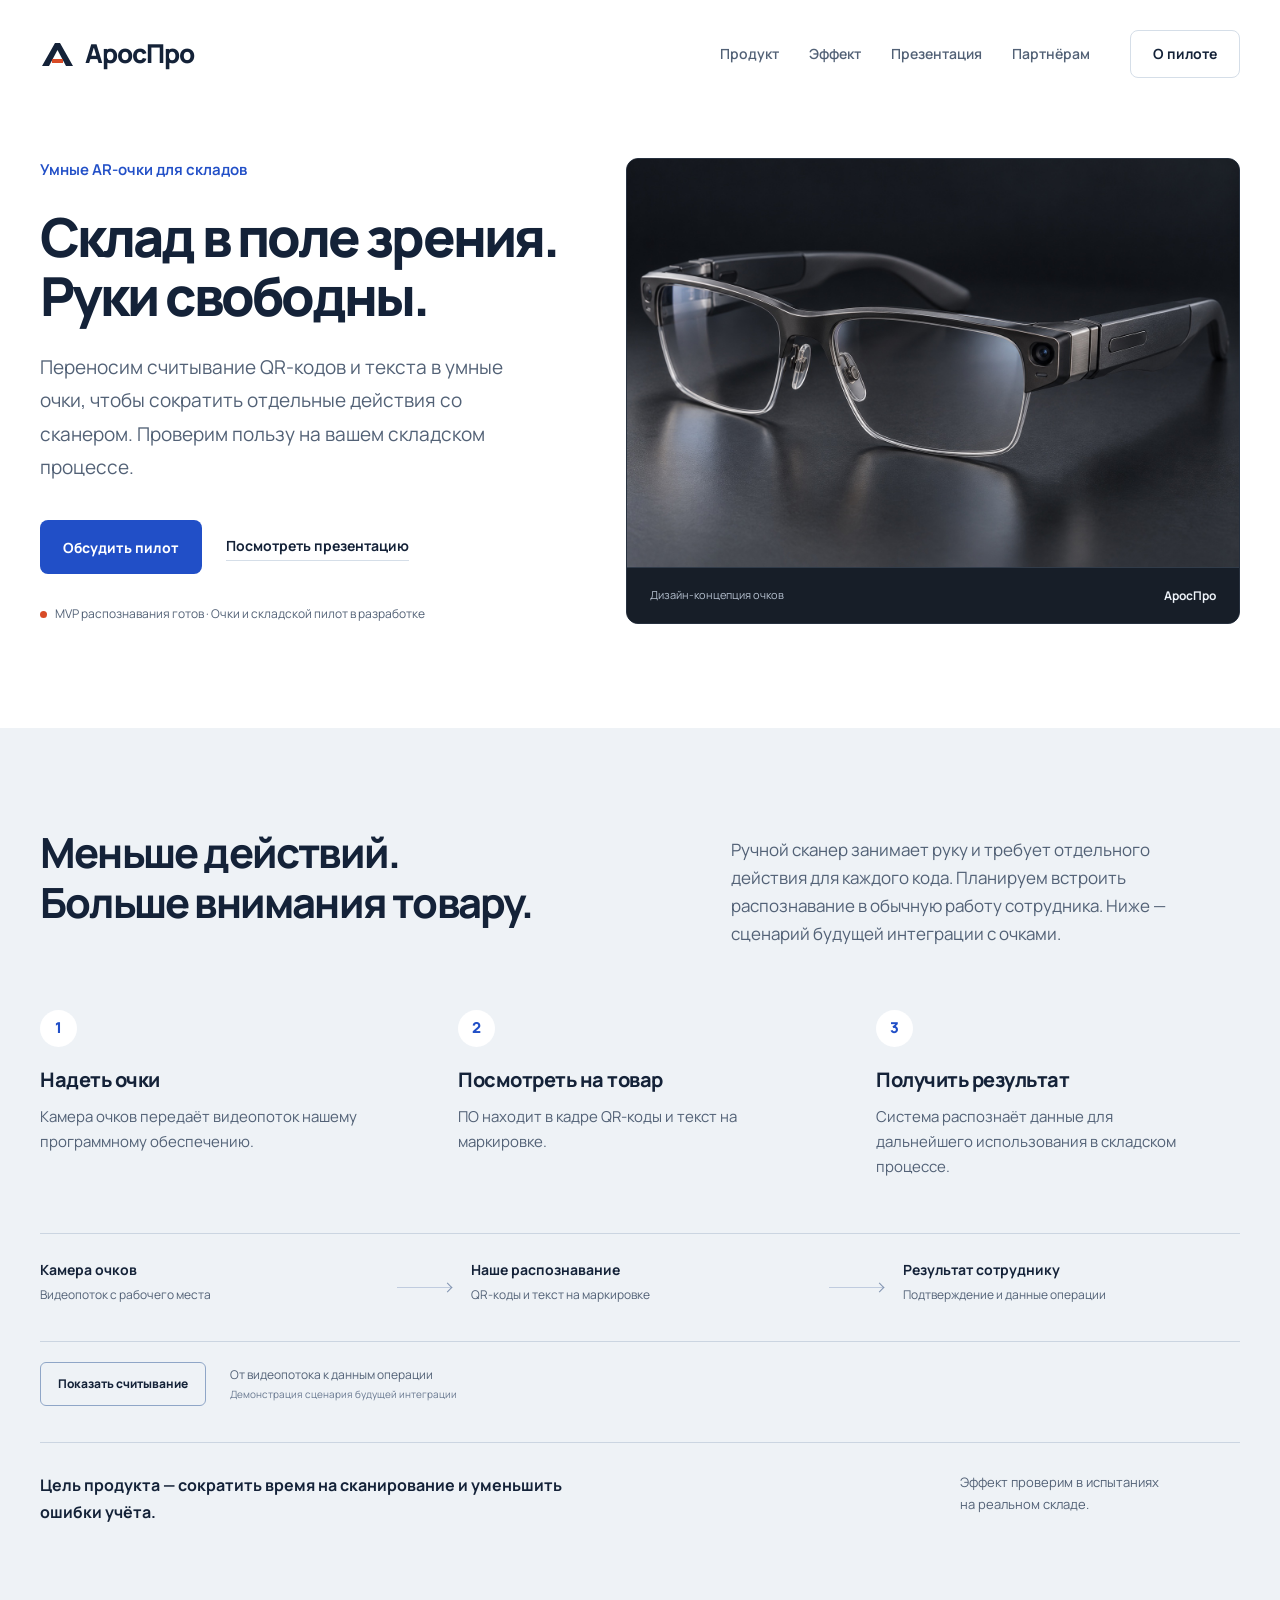
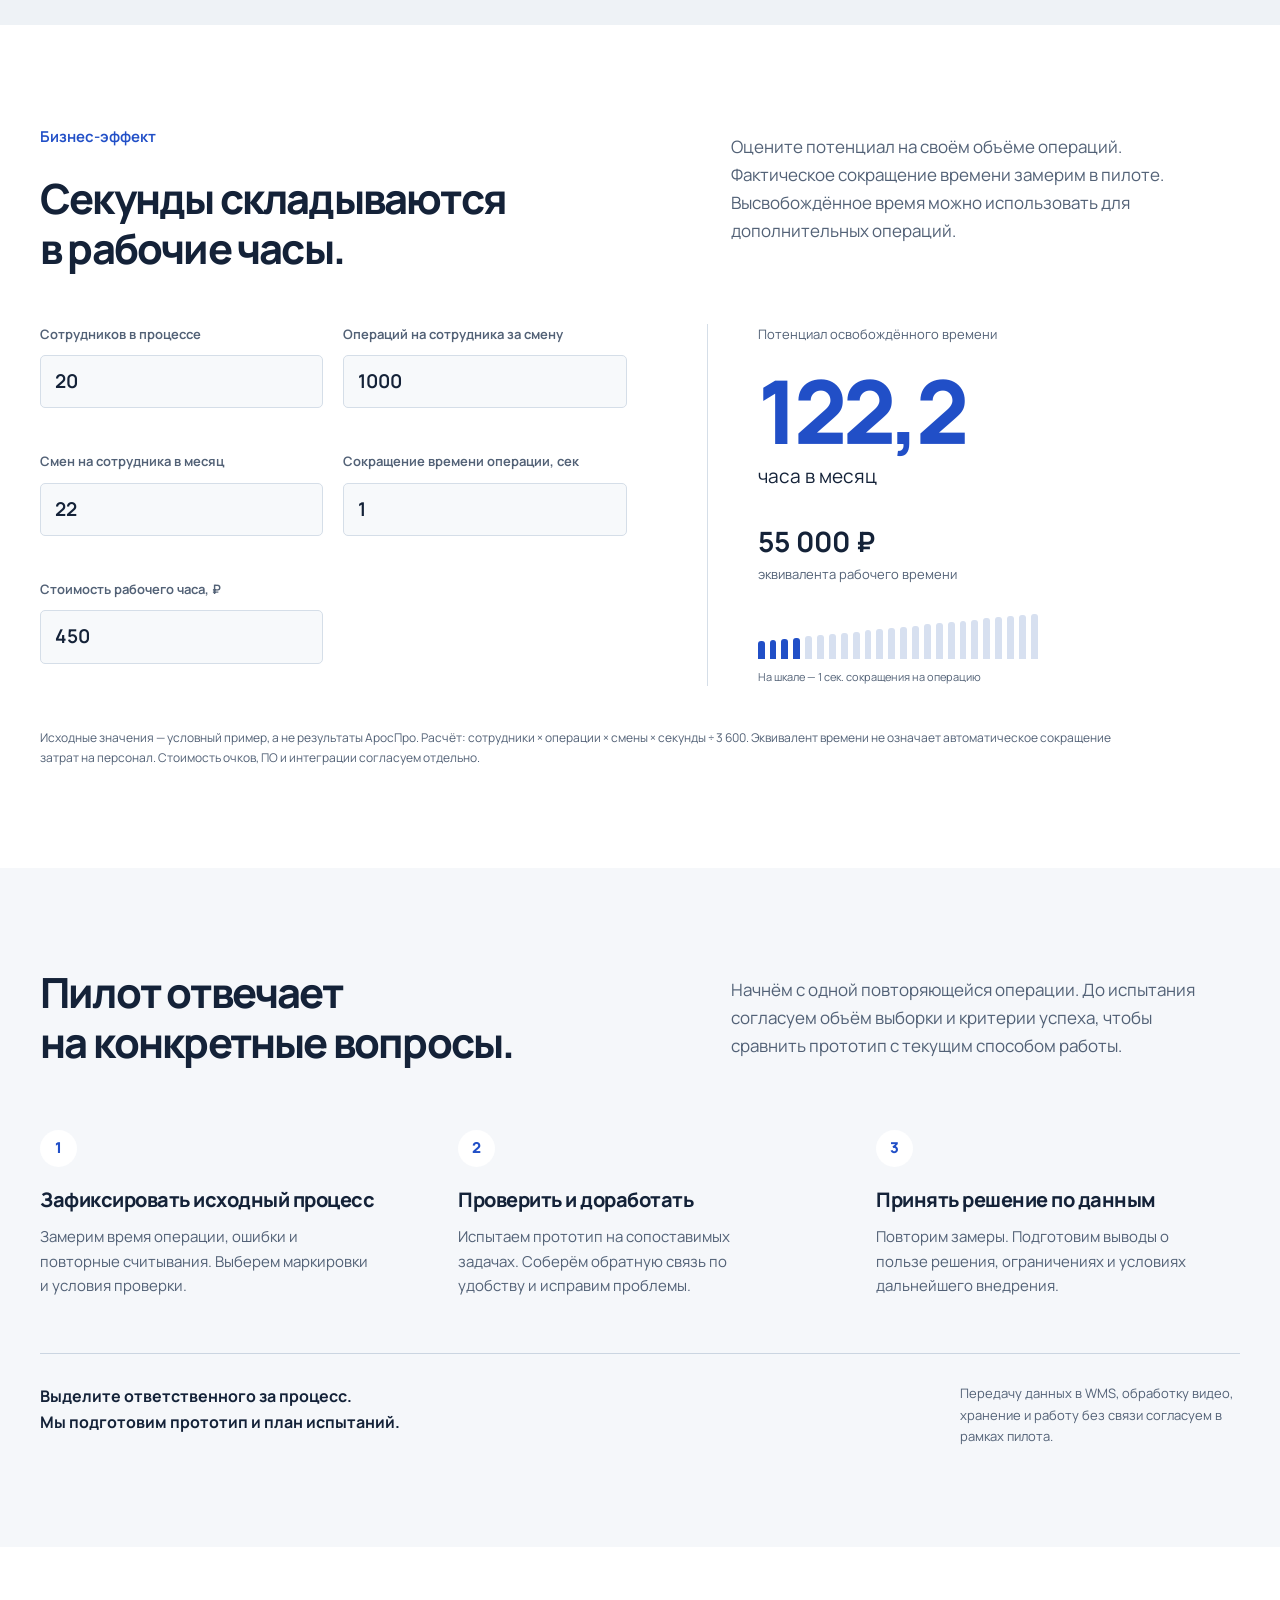
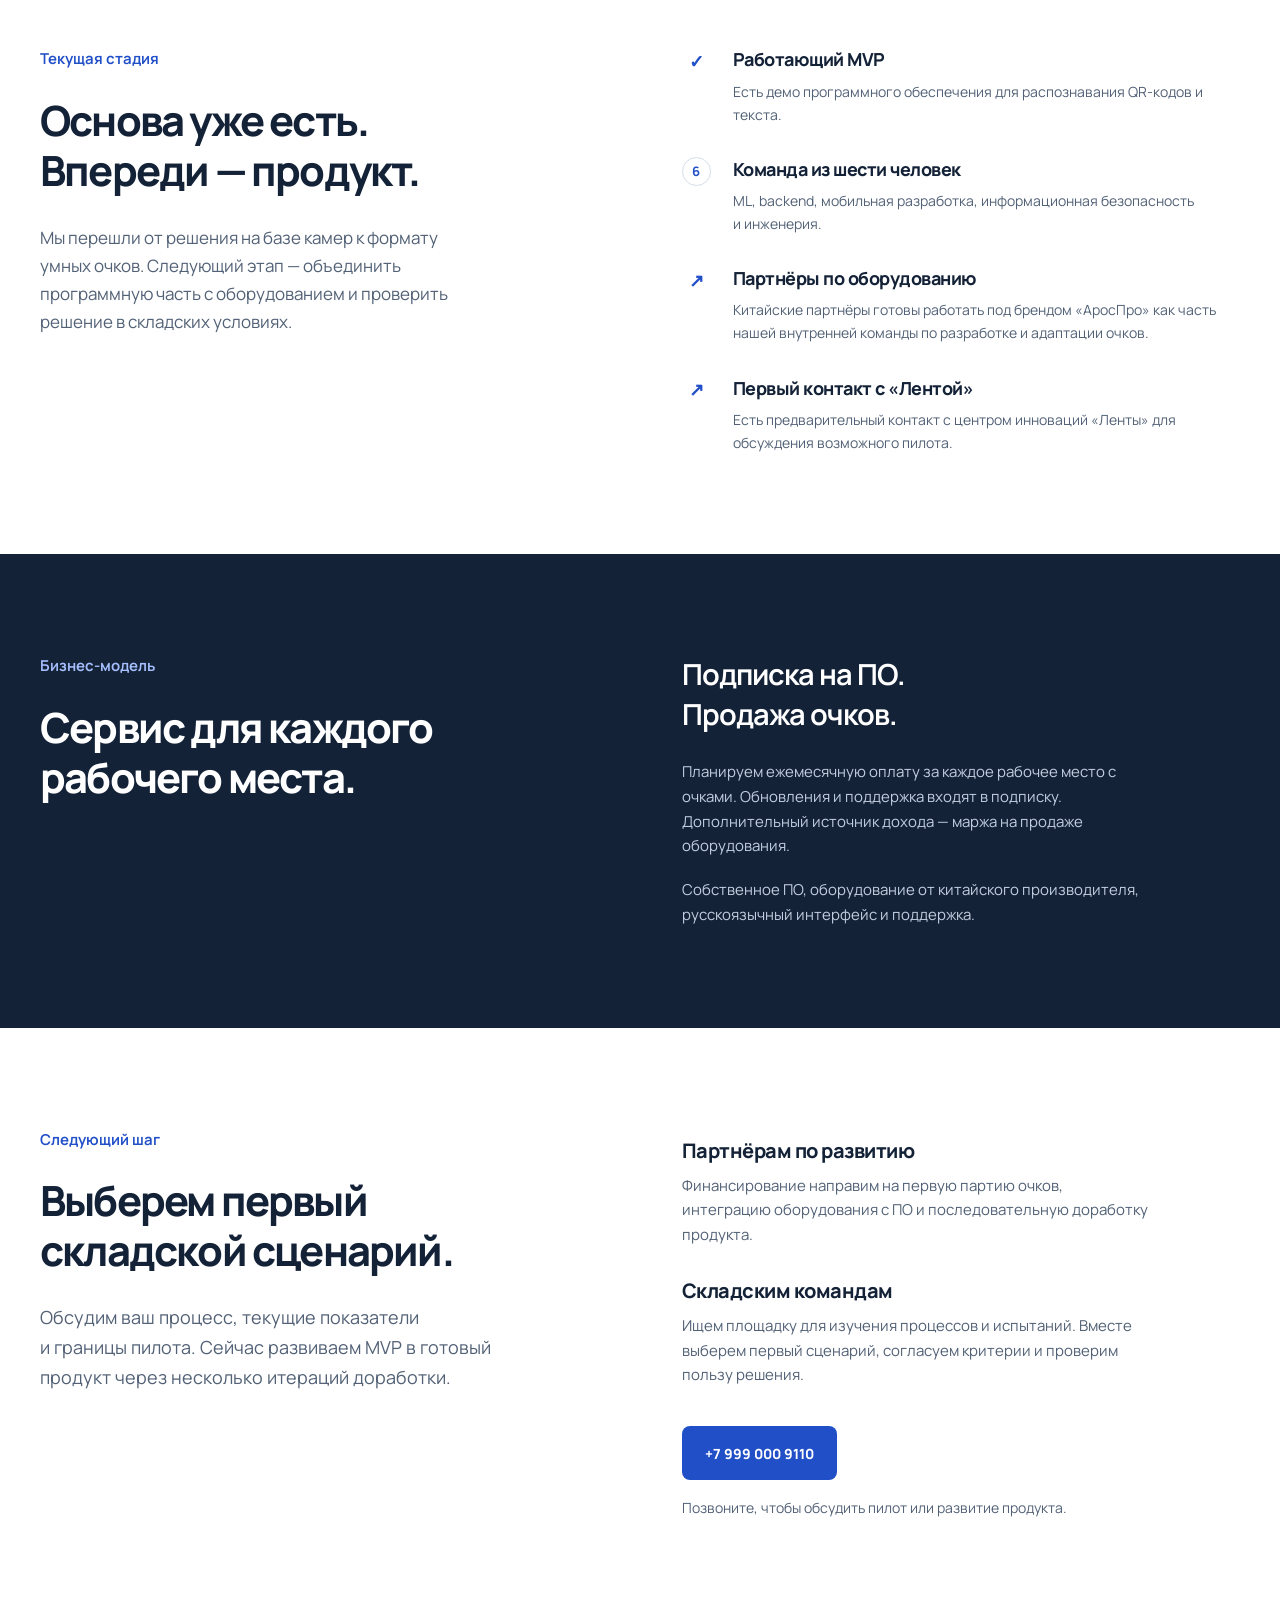
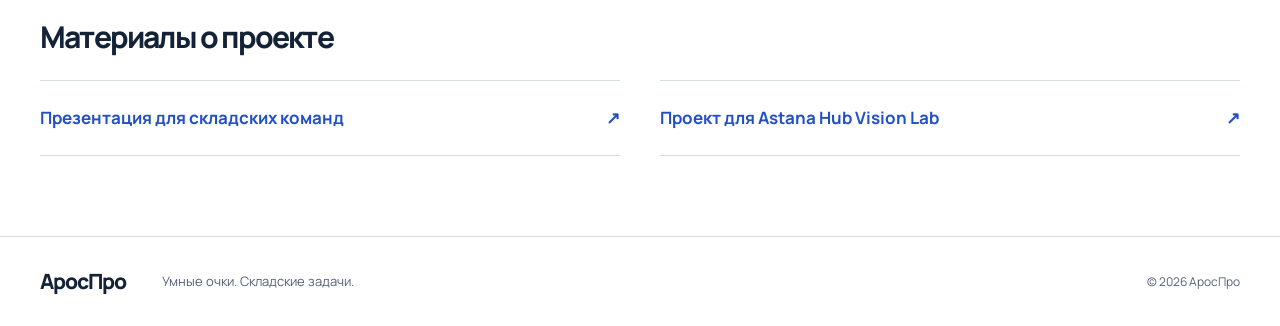
==== commit f8d2f387: "Replace playful 3D scene with a studio product concept" ====
--- a/index.html
+++ b/index.html
@@ -15,7 +15,7 @@
   <link rel="icon" href="favicon.svg" type="image/svg+xml">
   <link rel="preload" href="assets/Manrope.ttf" as="font" type="font/ttf" crossorigin>
   <link rel="stylesheet" href="styles.css">
-  <link rel="stylesheet" href="experience.css">
+  <link rel="stylesheet" href="experience.css?v=3">
 </head>
 <body>
 <a class="skip-link" href="#main">Перейти к содержимому</a>
@@ -33,15 +33,9 @@
       <div class="hero-actions"><a class="button button-primary" href="#pilot">Обсудить пилот</a><a class="text-link" href="https://pitch.xn--80a2aff.tech/">Посмотреть презентацию</a></div>
       <p class="stage"><span class="status-dot" aria-hidden="true"></span>MVP распознавания готов · Очки и складской пилот в разработке</p>
     </div>
-    <figure class="hero-visual spatial-demo" aria-label="Интерактивная концепция умных очков">
-      <div class="scene-top"><span>АросПро / Концепция очков</span><span class="scene-live"><i aria-hidden="true"></i>3D</span></div>
-      <div class="scene-stage" id="scene-stage">
-        <img class="scene-fallback" src="assets/glasses-concept.svg" width="660" height="570" alt="Концептуальная модель умных очков с прозрачными линзами и камерой рядом со складской коробкой">
-        <canvas id="product-scene" tabindex="0" role="img" aria-label="Трёхмерная модель очков и коробки. Перетаскивайте для поворота или используйте стрелки на клавиатуре." aria-describedby="scene-hint"></canvas>
-        <div class="scan-readout" aria-live="polite"><span class="readout-icon" aria-hidden="true">⌖</span><div><strong id="scan-title">Маркировка в поле зрения</strong><span id="scan-detail">Запустите сценарий считывания</span></div></div>
-      </div>
-      <div class="scene-controls"><button id="scan-demo" type="button">Показать сканирование <span aria-hidden="true">↗</span></button><div class="rotate-controls" role="group" aria-label="Повернуть модель"><button id="rotate-left" type="button" aria-label="Повернуть модель влево">←</button><button id="rotate-right" type="button" aria-label="Повернуть модель вправо">→</button></div></div>
-      <figcaption><span id="scene-hint">Потяните, чтобы повернуть</span><span>Внешний вид — концепция</span></figcaption>
+    <figure class="hero-visual product-portrait">
+      <img src="assets/product-studio-v3.jpg" width="1536" height="1024" fetchpriority="high" alt="Дизайн-концепция умных очков: матовый графитовый корпус, прозрачные линзы и компактная камера. Студийный рендер.">
+      <figcaption><span>Дизайн-концепция очков</span><span>АросПро</span></figcaption>
     </figure>
   </section>
   <section id="product" class="product-section section" aria-labelledby="product-title">
@@ -76,5 +70,5 @@
   </section>
 <section class="materials wrap" aria-labelledby="materials-title"><h2 id="materials-title">Материалы о проекте</h2><div><a href="https://pitch.xn--80a2aff.tech/">Презентация для складских команд <span>↗</span></a><a href="https://lab.xn--80a2aff.tech/">Проект для Astana Hub Vision Lab <span>↗</span></a></div></section></main>
 <footer class="footer"><div class="wrap footer-inner"><a class="brand" href="#"><span>АросПро</span></a><p>Умные очки. Складские задачи.</p><span>© 2026 АросПро</span></div></footer>
-<script src="impact.js"></script><script src="experience.js"></script><script type="module" src="scene.js?v=2"></script></body>
+<script src="impact.js"></script><script src="experience.js?v=3"></script></body>
 </html>
--- a/experience.css
+++ b/experience.css
@@ -1,23 +1,16 @@
 /* Motion follows the product: spatial scanning, then the business effect. */
 .hero{grid-template-columns:1fr 1.12fr;gap:38px;padding-top:30px;min-height:620px}.hero h1{font-size:clamp(40px,4.2vw,64px)}
-.spatial-demo{background:#e9eef6;border-radius:22px;border:1px solid #d8e1ee;box-shadow:0 28px 70px -45px #1a365d60;color:var(--ink);isolation:isolate}
-.scene-top{position:absolute;top:22px;left:24px;right:24px;z-index:2;display:flex;justify-content:space-between;align-items:center;font-size:11px;font-weight:650;color:#4d6078;pointer-events:none}
-.scene-live{display:flex;align-items:center;gap:7px}.scene-live i{width:6px;height:6px;background:var(--blue);border-radius:50%}
-.scene-stage{height:455px;position:relative;background:radial-gradient(ellipse at 50% 45%,#fff 0,#edf2f8 60%,#dfe7f2 100%);overflow:hidden}
-.hero-visual .scene-fallback{width:100%;height:100%;object-fit:contain}.hero-visual #product-scene{position:absolute;inset:0;width:100%;height:100%;display:block;opacity:0;cursor:grab;touch-action:pan-y;outline-offset:-5px}
-.scene-stage.scene-ready #product-scene{opacity:1}.scene-stage.scene-ready .scene-fallback{visibility:hidden}#product-scene:active{cursor:grabbing}
-.scan-readout{position:absolute;left:24px;right:24px;bottom:16px;display:flex;align-items:center;gap:13px;padding:14px 16px;border:1px solid #fff;background:#ffffffdc;border-radius:10px;box-shadow:0 5px 25px #14223809;pointer-events:none}
-.readout-icon{color:var(--blue);font-size:27px;line-height:1}.scan-readout strong{display:block;font-size:13px}.scan-readout span:not(.readout-icon){display:block;color:var(--muted);font-size:11px;margin-top:2px}.scan-readout.is-reading{border-color:#9bb5f6}.scan-readout.is-done .readout-icon{color:#177455}
-.scene-controls{display:flex;justify-content:space-between;align-items:center;gap:10px;padding:15px 24px 0;background:#e9eef6}
-.scene-controls button{border:0;cursor:pointer;min-height:42px;border-radius:7px;font-size:12px;font-weight:750}#scan-demo{padding:11px 17px;color:#fff;background:var(--blue);display:flex;gap:20px;align-items:center}#scan-demo:hover{background:#173eaa}#scan-demo:disabled{cursor:wait;opacity:.75}
-.rotate-controls{display:flex;gap:6px}.rotate-controls button{width:42px;background:#fff;color:var(--ink);font-size:19px;border:1px solid #d5dee8}
-.hero-visual.spatial-demo figcaption{position:static;padding:13px 24px 18px;color:#526176;font-size:10px;display:flex;justify-content:space-between;gap:16px;background:#e9eef6}
-.hero-copy{animation:hero-arrive .8s cubic-bezier(.2,.75,.25,1) both}.spatial-demo{animation:scene-arrive 1s cubic-bezier(.2,.75,.25,1) both}.button-primary{transition:background .2s,box-shadow .2s}.button-primary:hover{box-shadow:0 9px 22px -12px #214fc7}
+/* A studio portrait presents the hardware concept without a toy-like scene. */
+.product-portrait{background:#171e28;border-radius:12px;border:1px solid #26303e;box-shadow:none;color:#dde5ef;isolation:isolate}
+.hero-visual.product-portrait img{display:block;width:100%;height:auto;aspect-ratio:3/2;object-fit:cover}
+.hero-visual.product-portrait figcaption{position:static;display:flex;justify-content:space-between;align-items:center;gap:20px;padding:18px 23px;color:#b5c0cf;font-size:11px;background:#171e28;border-top:1px solid #303b49}
+.product-portrait figcaption span:last-child{font-weight:700;color:#edf2f8;font-size:12px}
+.hero-copy{animation:hero-arrive .65s ease-out both}.product-portrait{animation:portrait-arrive .75s ease-out both}
+.button-primary{transition:background .2s}.flow-player{margin-bottom:36px}.flow-actions{display:flex;align-items:center;gap:24px;padding-top:20px}.flow-actions button{cursor:pointer;border:1px solid #8fa6c7;background:transparent;color:var(--ink);border-radius:6px;min-height:44px;padding:11px 17px;font-size:12px;font-weight:750;white-space:nowrap}.flow-actions button:hover{border-color:var(--blue);color:var(--blue)}.flow-actions button:disabled{cursor:wait;opacity:.65}.flow-state{font-size:12px;color:var(--muted);line-height:1.5}.flow-state span{display:block;font-size:10px;margin-top:3px;color:#697990}.demo-flow .flow-step{position:relative;padding-bottom:13px}.demo-flow .flow-step:after{content:'';position:absolute;bottom:0;left:0;width:0;height:2px;background:var(--blue);transition:width .45s ease-out}.demo-flow .flow-step.is-current:after{width:100%}.demo-flow .flow-step.is-current strong{color:var(--blue)}
 .capacity-visual{display:flex;gap:5px;align-items:end;height:48px;margin-top:26px;max-width:280px}.capacity-visual span{display:block;flex:1;height:var(--bar-height);background:#d7e0f0;border-radius:3px 3px 0 0;transition:background .35s,height .35s}.capacity-visual span.active{background:var(--blue)}.capacity-caption{font-size:11px;color:var(--muted);margin-top:9px}.calc-results.updated .calc-big{animation:number-respond .35s ease-out}
 .demo-flow{display:flex;gap:0;margin-top:36px;padding:24px 0;border-block:1px solid #cbd5e1;align-items:center}.demo-flow>div{flex:1}.demo-flow strong{display:block;font-size:14px}.demo-flow p{font-size:12px;color:var(--muted);margin-top:3px}.demo-flow .flow-connector{flex:0 0 54px;position:relative;height:1px;background:#c0ccdf;margin-inline:20px}.flow-connector:after{content:'';position:absolute;right:0;top:-3px;width:6px;height:6px;border-top:1px solid #8193b0;border-right:1px solid #8193b0;transform:rotate(45deg)}
 .process li.is-current .step-number{background:var(--blue);color:#fff;box-shadow:0 0 0 6px #214fc711;transition:background .3s}.process li.is-current h3{color:var(--blue)}
-@keyframes hero-arrive{from{opacity:0;transform:translateY(16px)}to{opacity:1;transform:none}}@keyframes scene-arrive{from{opacity:0;transform:translateY(12px) scale(.97)}to{opacity:1;transform:none}}@keyframes number-respond{from{opacity:.5;transform:translateY(5px)}to{opacity:1;transform:none}}
-@media(max-width:1050px){.hero{gap:25px}.scene-stage{height:410px}.hero h1{font-size:45px;letter-spacing:-2px}.hero .lead{font-size:17px}.scene-top{left:18px;right:18px}.scene-controls{padding-inline:18px}.scan-readout{left:18px;right:18px}.scene-controls button{font-size:11px}}
-@media(max-width:760px){.hero{grid-template-columns:1fr;gap:32px;min-height:0}.hero h1{font-size:clamp(38px,8vw,54px)}.scene-stage{height:360px}.hero-visual.spatial-demo{max-width:580px}.scene-controls{gap:8px}.scene-controls #scan-demo{padding:10px 14px;gap:12px}.hero-visual.spatial-demo figcaption{padding-inline:18px;font-size:9px}.scan-readout{bottom:12px;padding:11px 13px}.scan-readout strong{font-size:12px}.scan-readout span:not(.readout-icon){font-size:10px}.demo-flow{align-items:flex-start;gap:15px;flex-direction:column}.demo-flow .flow-connector{display:none}.demo-flow>div{width:100%}}
-@media(prefers-reduced-motion:reduce){.hero-copy,.spatial-demo,.calc-results.updated .calc-big{animation:none}.capacity-visual span,.button-primary{transition:none}}
-#product-scene[hidden],.rotate-controls[hidden]{display:none}
+@keyframes hero-arrive{from{transform:translateY(8px)}to{transform:none}}@keyframes portrait-arrive{from{opacity:.9}to{opacity:1}}@keyframes number-respond{from{opacity:.5;transform:translateY(5px)}to{opacity:1;transform:none}}
+@media(max-width:1050px){.hero{gap:25px}.hero h1{font-size:45px;letter-spacing:-2px}.hero .lead{font-size:17px}}
+@media(max-width:760px){.hero{grid-template-columns:1fr;gap:32px;min-height:0}.hero h1{font-size:clamp(38px,8vw,54px)}.hero-visual.product-portrait{max-width:580px}.hero-visual.product-portrait figcaption{padding:16px 18px;font-size:10px}.demo-flow{align-items:flex-start;gap:15px;flex-direction:column}.demo-flow .flow-connector{display:none}.demo-flow>div{width:100%}.flow-actions{align-items:flex-start;flex-direction:column;gap:14px}}
+@media(prefers-reduced-motion:reduce){.hero-copy,.product-portrait,.calc-results.updated .calc-big{animation:none}.capacity-visual span,.button-primary,.demo-flow .flow-step:after{transition:none}}
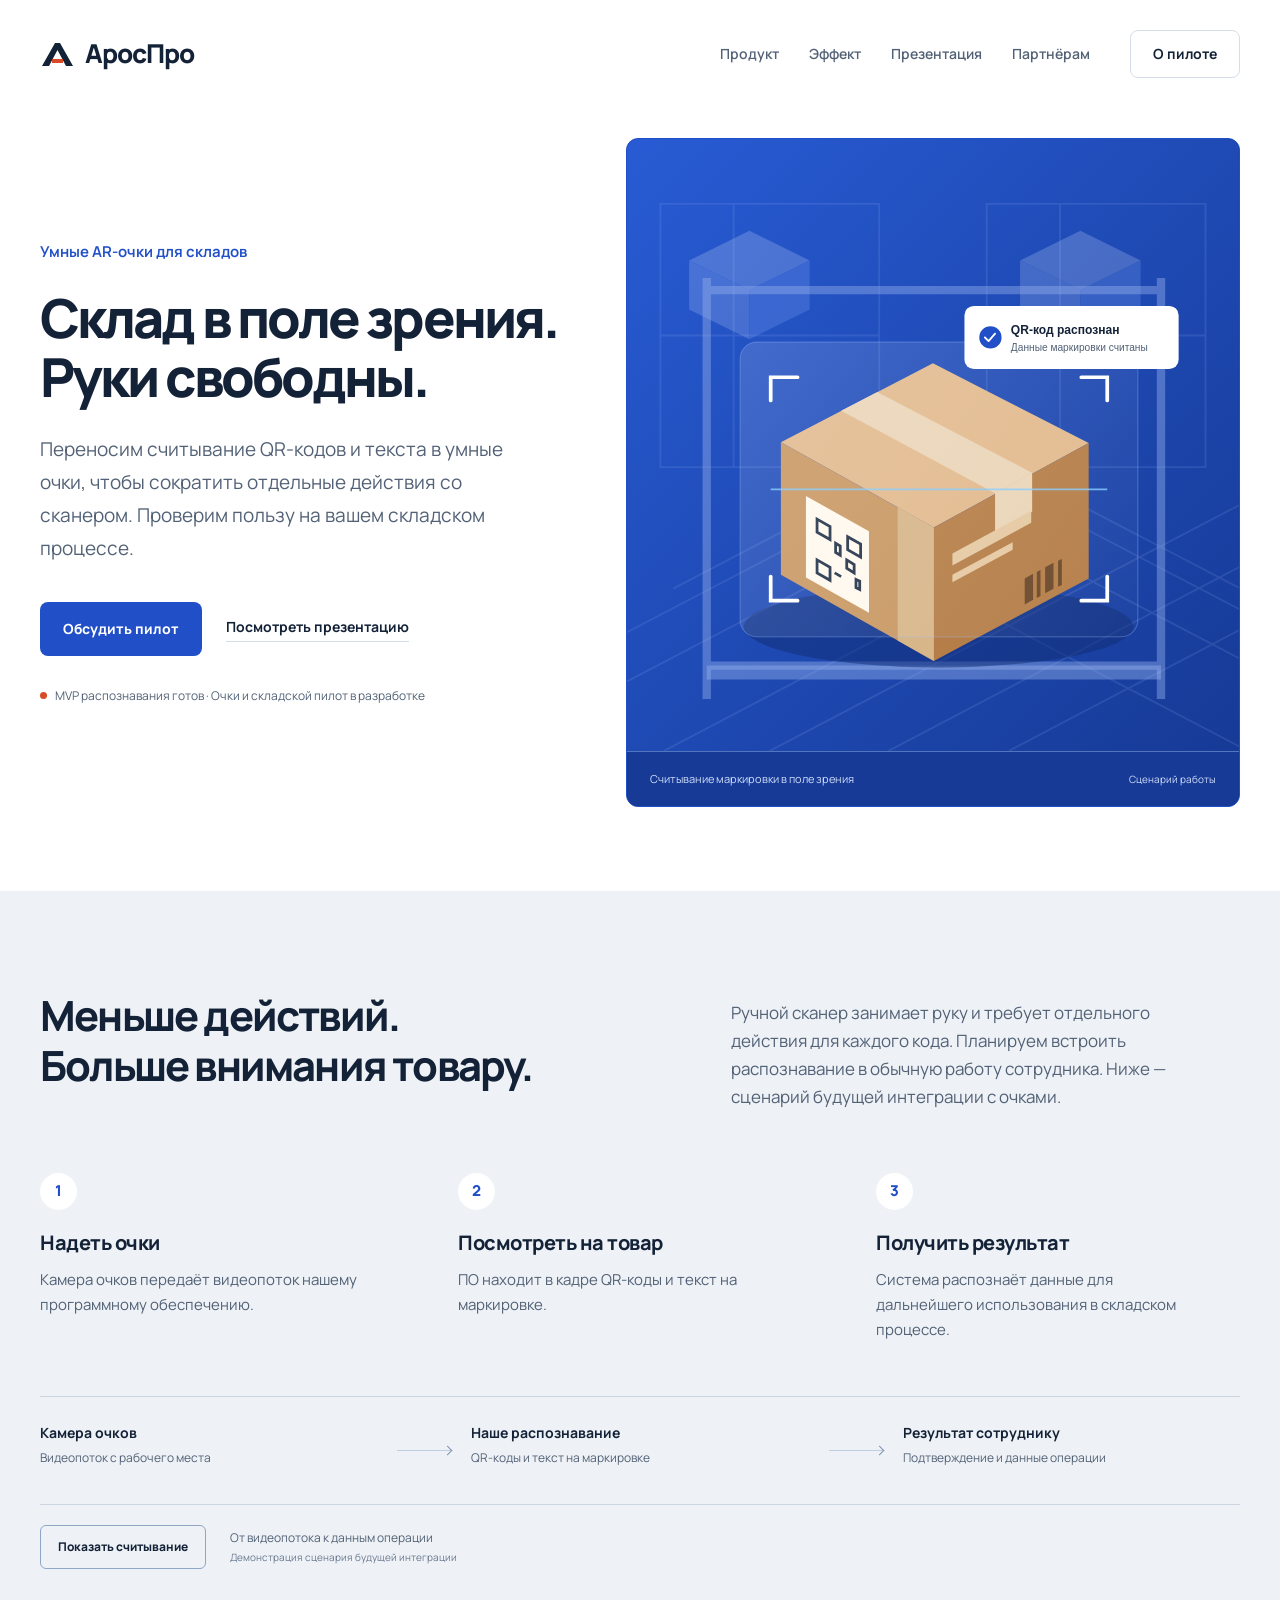
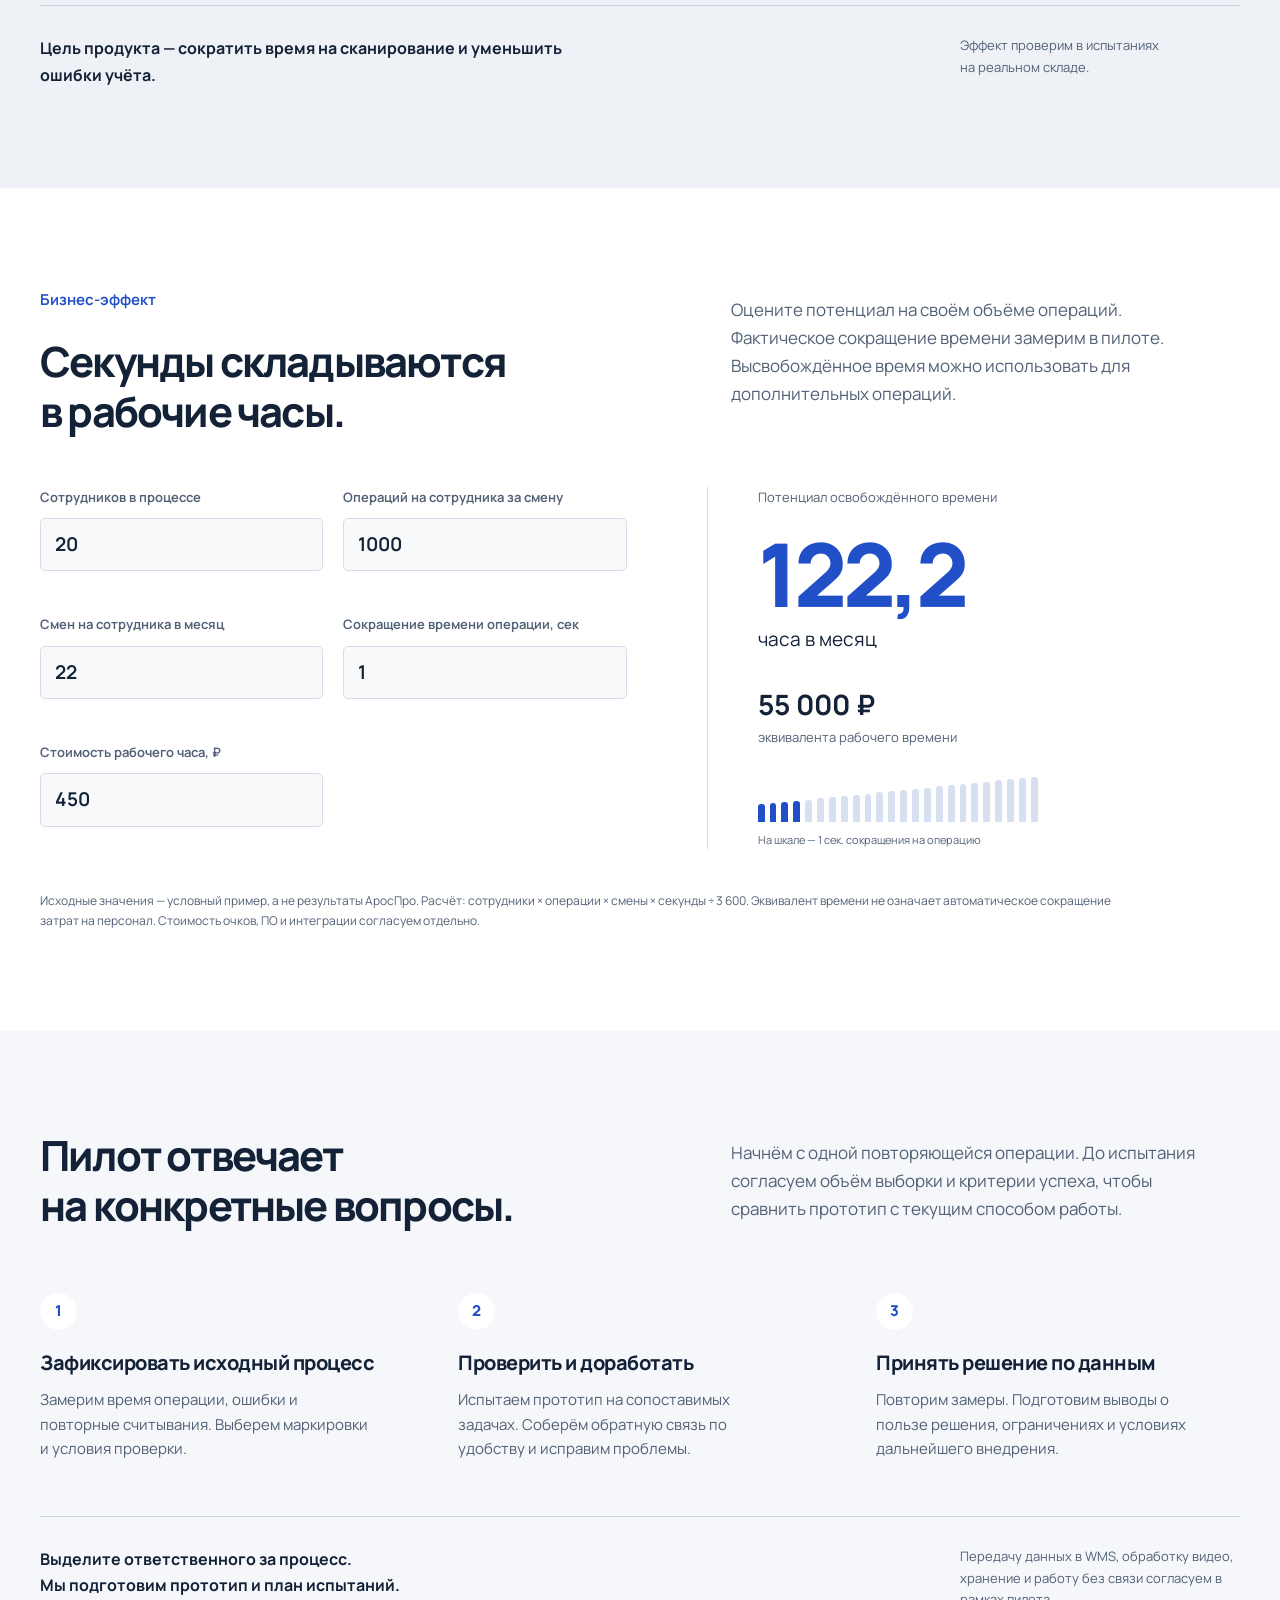
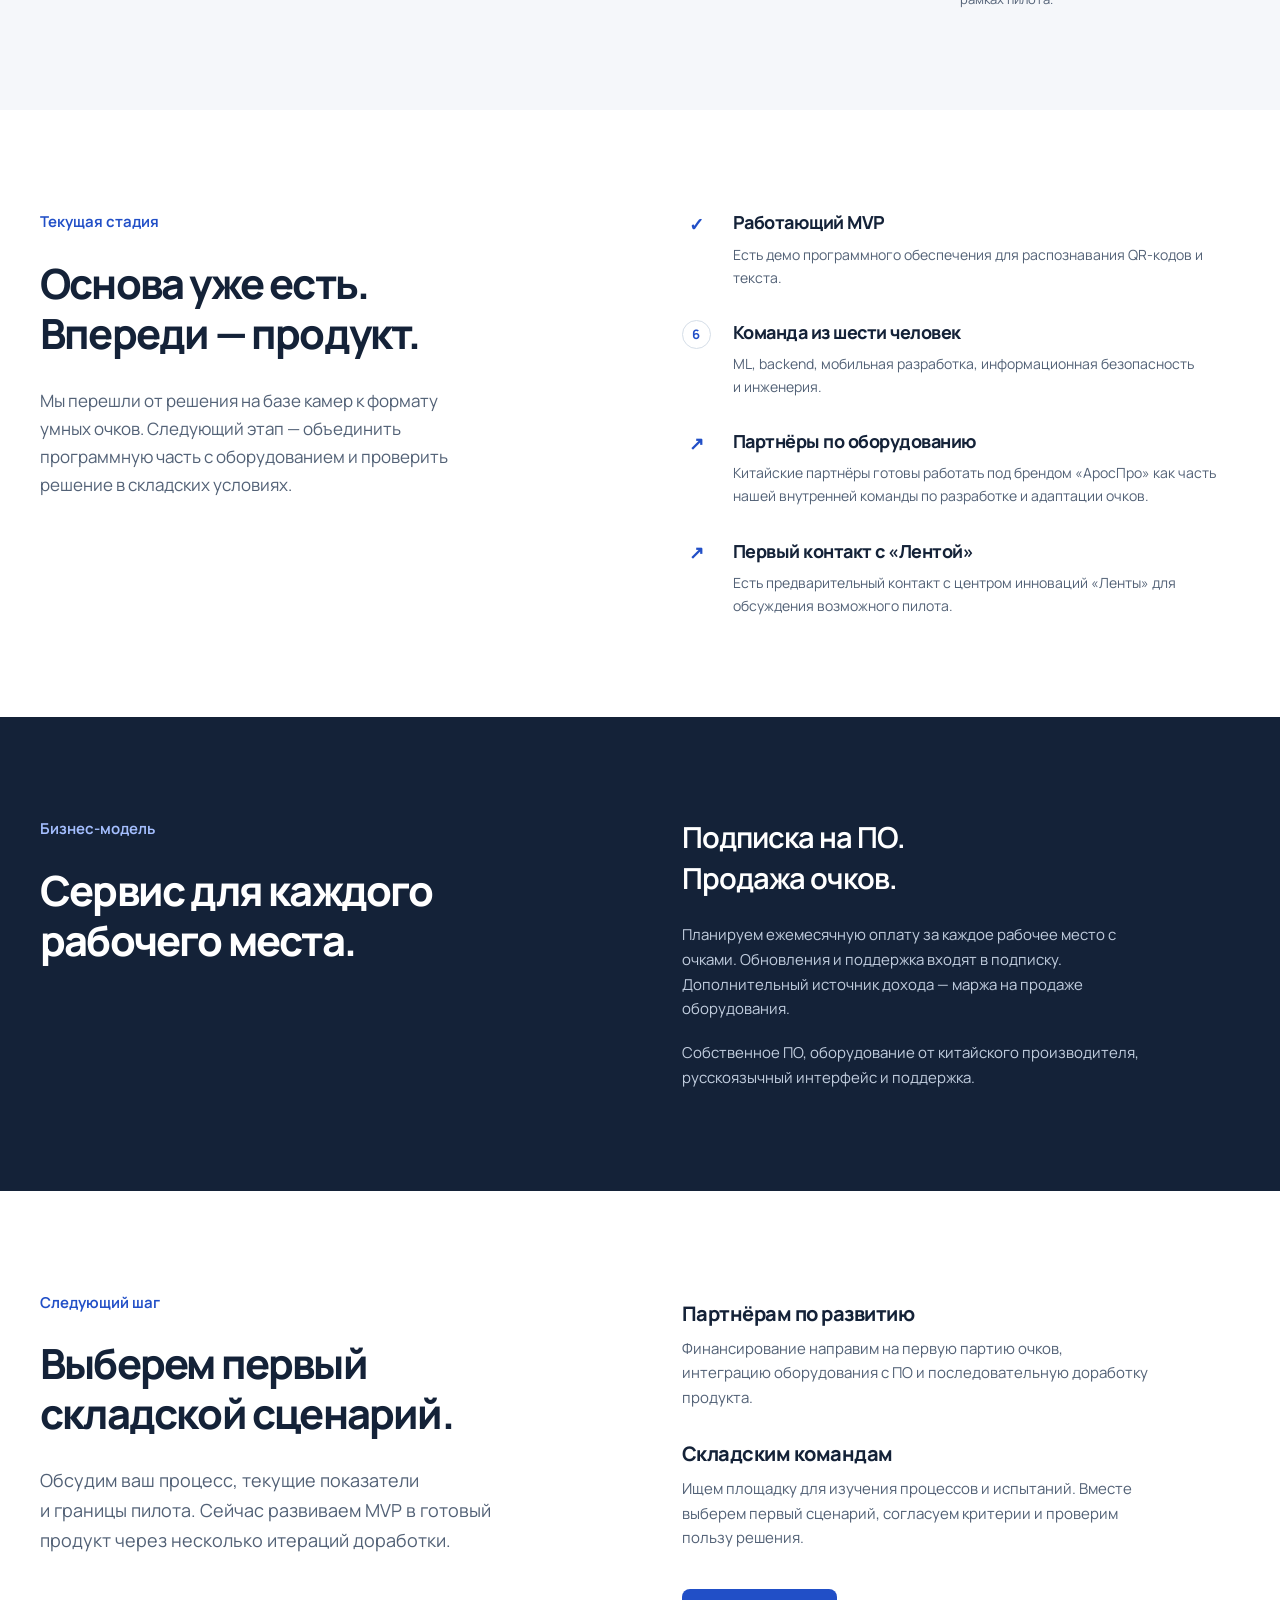
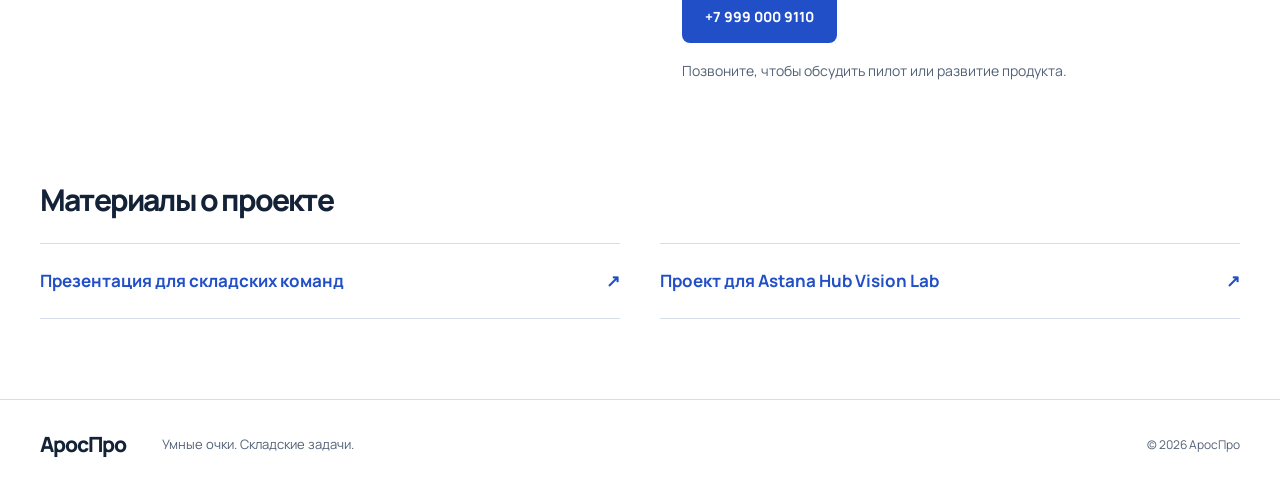
==== commit 04cae27b: "Keep the warehouse landing as an HTTPS fallback after domain transfer" ====
--- a/index.html
+++ b/index.html
@@ -15,13 +15,13 @@
   <link rel="icon" href="favicon.svg" type="image/svg+xml">
   <link rel="preload" href="assets/Manrope.ttf" as="font" type="font/ttf" crossorigin>
   <link rel="stylesheet" href="styles.css">
-  <link rel="stylesheet" href="experience.css?v=3">
+  <link rel="stylesheet" href="experience.css?v=4">
 </head>
 <body>
 <a class="skip-link" href="#main">Перейти к содержимому</a>
 <header class="header wrap">
   <a class="brand" href="#" aria-label="АросПро, главная"><svg width="35" height="29" viewBox="0 0 35 29" aria-hidden="true"><path d="M2 26 15 3h5l13 23h-7l-8.5-16L9 26Z" fill="currentColor"/><path d="M12 21h11" stroke="#d84b26" stroke-width="4"/></svg><span>АросПро</span></a>
-  <nav aria-label="Главная навигация"><a href="#product">Продукт</a><a href="#impact">Эффект</a><a href="https://pitch.xn--80a2aff.tech/">Презентация</a><a href="#pilot">Партнёрам</a></nav>
+  <nav aria-label="Главная навигация"><a href="#product">Продукт</a><a href="#impact">Эффект</a><a href="clients.html">Презентация</a><a href="#pilot">Партнёрам</a></nav>
   <a class="header-cta" href="#pilot">О пилоте</a>
 </header>
 <main id="main">
@@ -30,12 +30,28 @@
       <p class="intro">Умные AR-очки для складов</p>
       <h1 id="hero-title">Склад в&nbsp;поле зрения.<br>Руки свободны.</h1>
       <p class="lead">Переносим считывание QR-кодов и&nbsp;текста в&nbsp;умные очки, чтобы сократить отдельные действия со сканером. Проверим пользу на вашем складском процессе.</p>
-      <div class="hero-actions"><a class="button button-primary" href="#pilot">Обсудить пилот</a><a class="text-link" href="https://pitch.xn--80a2aff.tech/">Посмотреть презентацию</a></div>
+      <div class="hero-actions"><a class="button button-primary" href="#pilot">Обсудить пилот</a><a class="text-link" href="clients.html">Посмотреть презентацию</a></div>
       <p class="stage"><span class="status-dot" aria-hidden="true"></span>MVP распознавания готов · Очки и складской пилот в разработке</p>
     </div>
-    <figure class="hero-visual product-portrait">
-      <img src="assets/product-studio-v3.jpg" width="1536" height="1024" fetchpriority="high" alt="Дизайн-концепция умных очков: матовый графитовый корпус, прозрачные линзы и компактная камера. Студийный рендер.">
-      <figcaption><span>Дизайн-концепция очков</span><span>АросПро</span></figcaption>
+    <figure class="hero-visual warehouse-portrait">
+      <svg role="img" aria-labelledby="warehouse-title warehouse-desc" class="warehouse-scene" xmlns="http://www.w3.org/2000/svg" viewBox="0 0 660 660" fill="none">
+<title id="warehouse-title">Считывание маркировки на складе</title><desc id="warehouse-desc">Коробка на полке стеллажа. Рамка выделяет маркировку, рядом показан пример распознавания QR-кода.</desc><defs><linearGradient id="back" x1="0" y1="0" x2="660" y2="660" gradientUnits="userSpaceOnUse"><stop stop-color="#285bd4"/><stop offset="1" stop-color="#163a96"/></linearGradient><linearGradient id="glass" x1="130" y1="220" x2="560" y2="530" gradientUnits="userSpaceOnUse"><stop stop-color="#fff" stop-opacity=".14"/><stop offset="1" stop-color="#fff" stop-opacity=".02"/></linearGradient></defs>
+<path fill="url(#back)" d="M0 0h660v660H0z"/>
+<g opacity=".12" stroke="#b6caff" stroke-width="2"><path d="M50 485 355 325 660 484M0 532l354-185 306 160M0 585l354-185 306 160M40 660 354 495l306 160M154 660 660 395M282 660 660 462M412 660 660 530"/><path d="M36 70h236v284H36zM388 70h236v284H388zM36 212h236M388 212h236M115 70v284M467 70v284"/></g>
+<g opacity=".22"><path d="m67 131 65-32 65 32-65 32z" fill="#d9e6ff"/><path d="m67 131 65 32v53l-65-32z" fill="#c3d5ff"/><path d="m132 163 65-32v53l-65 32z" fill="#8eb1ff"/><path d="m424 131 65-32 65 32-65 32z" fill="#d9e6ff"/><path d="m424 131 65 32v53l-65-32z" fill="#c3d5ff"/><path d="m489 163 65-32v53l-65 32z" fill="#8eb1ff"/></g>
+<g stroke="#90ace8" stroke-width="9" opacity=".45"><path d="M86 150v454M576 150v454M86 568h490M86 163h490"/></g><path d="M86 568h490v15H86z" fill="#91ade8" opacity=".45"/><ellipse cx="336" cy="526" rx="210" ry="44" fill="#102c75" opacity=".5"/>
+<path d="m166 327 164-85 168 86-167 91z" fill="#e2ba8e"/><path d="m166 327 165 92v144l-165-93z" fill="#c99863"/><path d="m331 419 167-91v146l-167 89z" fill="#b57e48"/>
+<path d="m231 293 39-20 167 87-40 22z" fill="#ead5b8"/><path d="m292 397 39 22v144l-39-22z" fill="#d7b68a"/><path d="m397 382 40-22v42l-40 22z" fill="#ead5b8"/>
+<path d="m193 385 68 38v88l-68-38z" fill="#fff8ed"/><g stroke="#24334b" stroke-width="3"><path d="m205 410 14 8v14l-14-8zM238 429l14 8v14l-14-8zM205 454l14 8v14l-14-8z"/><path d="m225 436 5 3v10l-5-3zM237 454l8 5v9l-8-5zM247 475l4 2v9l-4-2zM224 468l7 4"/></g>
+<path d="m351 447 85-46v13l-85 46zM351 470l65-35v8l-65 35z" fill="#e6c9a3"/><path d="m429 474 9-5v28l-9 5zM442 467l4-2v28l-4 2zM451 462l9-5v28l-9 5zM465 455l4-2v28l-4 2z" fill="#6c492b"/>
+<rect x="122" y="219" width="429" height="318" rx="18" fill="url(#glass)" stroke="#a2c0ff" stroke-opacity=".38"/>
+<g stroke="#fff" stroke-width="4" stroke-linecap="round"><path d="M155 282v-25h29M490 257h28v25M518 472v26h-28M184 498h-29v-26"/></g>
+<path class="warehouse-scan" d="M155 378h363" stroke="#8bcfff" stroke-width="2" stroke-opacity=".8"/>
+<g transform="translate(364 180)"><rect width="231" height="68" rx="10" fill="#fff"/><circle cx="28" cy="34" r="12" fill="#214fc7"/><path d="m22 34 4 4 7-8" stroke="#fff" stroke-width="2" stroke-linecap="round" stroke-linejoin="round"/><text x="50" y="30" fill="#142238" font-family="Arial,sans-serif" font-weight="700" font-size="13">QR-код распознан</text><text x="50" y="49" fill="#526176" font-family="Arial,sans-serif" font-size="11">Данные маркировки считаны</text></g>
+
+</svg>
+
+      <figcaption><span>Считывание маркировки в поле зрения</span><span>Сценарий работы</span></figcaption>
     </figure>
   </section>
   <section id="product" class="product-section section" aria-labelledby="product-title">
@@ -68,7 +84,7 @@
     <div class="pilot-heading"><p class="intro">Следующий шаг</p><h2 id="pilot-title">Выберем первый<br>складской сценарий.</h2><p class="pilot-lead">Обсудим ваш процесс, текущие показатели и&nbsp;границы пилота. Сейчас развиваем MVP в&nbsp;готовый продукт через несколько итераций доработки.</p></div>
     <div class="pilot-details"><article><h3>Партнёрам по развитию</h3><p>Финансирование направим на первую партию очков, интеграцию оборудования с&nbsp;ПО и последовательную доработку продукта.</p></article><article><h3>Складским командам</h3><p>Ищем площадку для изучения процессов и&nbsp;испытаний. Вместе выберем первый сценарий, согласуем критерии и&nbsp;проверим пользу решения.</p></article><div class="contact-slot"><a class="button button-primary" href="tel:+79990009110" aria-label="Позвонить команде АросПро: +7 999 000 9110">+7 999 000 9110</a><p class="contact-note" style="margin-top:16px">Позвоните, чтобы обсудить пилот или развитие продукта.</p></div></div>
   </section>
-<section class="materials wrap" aria-labelledby="materials-title"><h2 id="materials-title">Материалы о проекте</h2><div><a href="https://pitch.xn--80a2aff.tech/">Презентация для складских команд <span>↗</span></a><a href="https://lab.xn--80a2aff.tech/">Проект для Astana Hub Vision Lab <span>↗</span></a></div></section></main>
+<section class="materials wrap" aria-labelledby="materials-title"><h2 id="materials-title">Материалы о проекте</h2><div><a href="clients.html">Презентация для складских команд <span>↗</span></a><a href="vision-lab.html">Проект для Astana Hub Vision Lab <span>↗</span></a></div></section></main>
 <footer class="footer"><div class="wrap footer-inner"><a class="brand" href="#"><span>АросПро</span></a><p>Умные очки. Складские задачи.</p><span>© 2026 АросПро</span></div></footer>
-<script src="impact.js"></script><script src="experience.js?v=3"></script></body>
+<script src="impact.js"></script><script src="experience.js?v=4"></script></body>
 </html>
--- a/experience.css
+++ b/experience.css
@@ -1,16 +1,18 @@
 /* Motion follows the product: spatial scanning, then the business effect. */
 .hero{grid-template-columns:1fr 1.12fr;gap:38px;padding-top:30px;min-height:620px}.hero h1{font-size:clamp(40px,4.2vw,64px)}
-/* A studio portrait presents the hardware concept without a toy-like scene. */
-.product-portrait{background:#171e28;border-radius:12px;border:1px solid #26303e;box-shadow:none;color:#dde5ef;isolation:isolate}
-.hero-visual.product-portrait img{display:block;width:100%;height:auto;aspect-ratio:3/2;object-fit:cover}
-.hero-visual.product-portrait figcaption{position:static;display:flex;justify-content:space-between;align-items:center;gap:20px;padding:18px 23px;color:#b5c0cf;font-size:11px;background:#171e28;border-top:1px solid #303b49}
-.product-portrait figcaption span:last-child{font-weight:700;color:#edf2f8;font-size:12px}
-.hero-copy{animation:hero-arrive .65s ease-out both}.product-portrait{animation:portrait-arrive .75s ease-out both}
+/* The warehouse task is visible without defining a future hardware design. */
+.warehouse-portrait{background:#163a96;border-radius:12px;border:1px solid #214fc7;box-shadow:none;color:#dde5ef;isolation:isolate}
+.warehouse-scene{display:block;width:100%;height:auto;aspect-ratio:1}
+.hero-visual.warehouse-portrait figcaption{position:static;display:flex;justify-content:space-between;align-items:center;gap:20px;padding:18px 23px;color:#d1ddfa;font-size:11px;background:#163a96;border-top:1px solid #5275bd}
+.warehouse-portrait figcaption span:last-child{font-size:10px;white-space:nowrap}
+.hero-copy{animation:hero-arrive .65s ease-out both}
+.warehouse-scan{animation:warehouse-scan 3s ease-in-out 2;transform-origin:center}
+@keyframes warehouse-scan{0%,100%{transform:translateY(-80px);opacity:.15}45%,65%{opacity:1}90%{transform:translateY(95px);opacity:.15}}
 .button-primary{transition:background .2s}.flow-player{margin-bottom:36px}.flow-actions{display:flex;align-items:center;gap:24px;padding-top:20px}.flow-actions button{cursor:pointer;border:1px solid #8fa6c7;background:transparent;color:var(--ink);border-radius:6px;min-height:44px;padding:11px 17px;font-size:12px;font-weight:750;white-space:nowrap}.flow-actions button:hover{border-color:var(--blue);color:var(--blue)}.flow-actions button:disabled{cursor:wait;opacity:.65}.flow-state{font-size:12px;color:var(--muted);line-height:1.5}.flow-state span{display:block;font-size:10px;margin-top:3px;color:#697990}.demo-flow .flow-step{position:relative;padding-bottom:13px}.demo-flow .flow-step:after{content:'';position:absolute;bottom:0;left:0;width:0;height:2px;background:var(--blue);transition:width .45s ease-out}.demo-flow .flow-step.is-current:after{width:100%}.demo-flow .flow-step.is-current strong{color:var(--blue)}
 .capacity-visual{display:flex;gap:5px;align-items:end;height:48px;margin-top:26px;max-width:280px}.capacity-visual span{display:block;flex:1;height:var(--bar-height);background:#d7e0f0;border-radius:3px 3px 0 0;transition:background .35s,height .35s}.capacity-visual span.active{background:var(--blue)}.capacity-caption{font-size:11px;color:var(--muted);margin-top:9px}.calc-results.updated .calc-big{animation:number-respond .35s ease-out}
 .demo-flow{display:flex;gap:0;margin-top:36px;padding:24px 0;border-block:1px solid #cbd5e1;align-items:center}.demo-flow>div{flex:1}.demo-flow strong{display:block;font-size:14px}.demo-flow p{font-size:12px;color:var(--muted);margin-top:3px}.demo-flow .flow-connector{flex:0 0 54px;position:relative;height:1px;background:#c0ccdf;margin-inline:20px}.flow-connector:after{content:'';position:absolute;right:0;top:-3px;width:6px;height:6px;border-top:1px solid #8193b0;border-right:1px solid #8193b0;transform:rotate(45deg)}
 .process li.is-current .step-number{background:var(--blue);color:#fff;box-shadow:0 0 0 6px #214fc711;transition:background .3s}.process li.is-current h3{color:var(--blue)}
 @keyframes hero-arrive{from{transform:translateY(8px)}to{transform:none}}@keyframes portrait-arrive{from{opacity:.9}to{opacity:1}}@keyframes number-respond{from{opacity:.5;transform:translateY(5px)}to{opacity:1;transform:none}}
 @media(max-width:1050px){.hero{gap:25px}.hero h1{font-size:45px;letter-spacing:-2px}.hero .lead{font-size:17px}}
-@media(max-width:760px){.hero{grid-template-columns:1fr;gap:32px;min-height:0}.hero h1{font-size:clamp(38px,8vw,54px)}.hero-visual.product-portrait{max-width:580px}.hero-visual.product-portrait figcaption{padding:16px 18px;font-size:10px}.demo-flow{align-items:flex-start;gap:15px;flex-direction:column}.demo-flow .flow-connector{display:none}.demo-flow>div{width:100%}.flow-actions{align-items:flex-start;flex-direction:column;gap:14px}}
-@media(prefers-reduced-motion:reduce){.hero-copy,.product-portrait,.calc-results.updated .calc-big{animation:none}.capacity-visual span,.button-primary,.demo-flow .flow-step:after{transition:none}}
+@media(max-width:760px){.hero{grid-template-columns:1fr;gap:32px;min-height:0}.hero h1{font-size:clamp(38px,8vw,54px)}.hero-visual.warehouse-portrait{max-width:580px}.hero-visual.warehouse-portrait figcaption{padding:16px 18px;font-size:10px}.demo-flow{align-items:flex-start;gap:15px;flex-direction:column}.demo-flow .flow-connector{display:none}.demo-flow>div{width:100%}.flow-actions{align-items:flex-start;flex-direction:column;gap:14px}}
+@media(prefers-reduced-motion:reduce){.hero-copy,.warehouse-scan,.calc-results.updated .calc-big{animation:none}.capacity-visual span,.button-primary,.demo-flow .flow-step:after{transition:none}}
